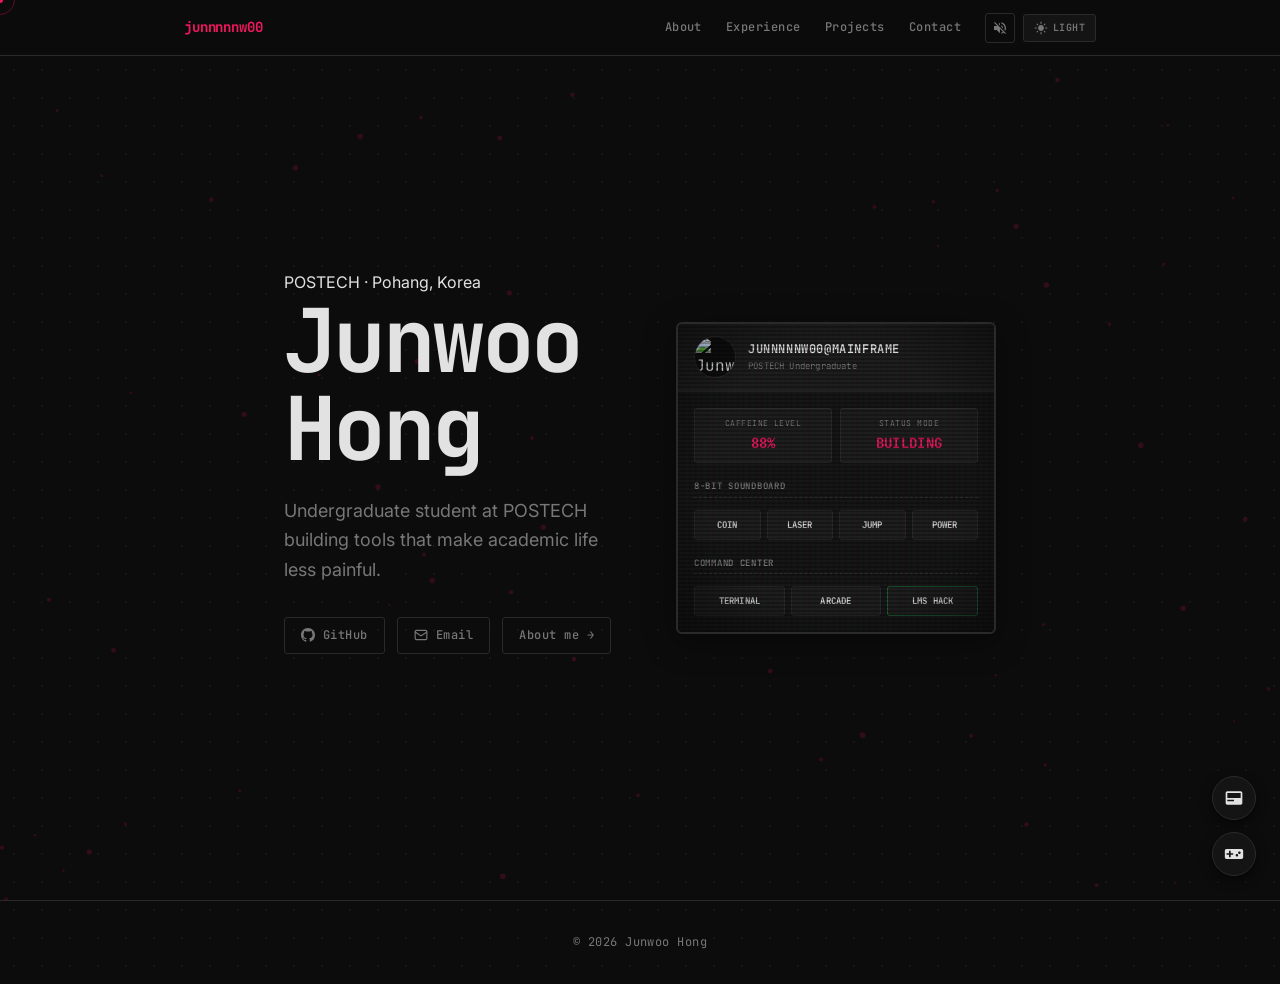
==== index.html @ a355fecb "feat: complete interactive developer dashboard, web audio synths, dual-game arcade cabinet, and term" ====
<!DOCTYPE html>
<html lang="en">
<head>
  <meta charset="UTF-8">
  <meta name="viewport" content="width=device-width, initial-scale=1.0">
  <title>Junwoo Hong</title>
  <meta name="description" content="Junwoo Hong — POSTECH Undergraduate Student">
  <meta property="og:title" content="Junwoo Hong">
  <meta property="og:description" content="POSTECH Undergraduate Student building developer tools.">
  <meta property="og:type" content="website">
  <link rel="preconnect" href="https://fonts.googleapis.com">
  <link rel="preconnect" href="https://fonts.gstatic.com" crossorigin>
  <link href="https://fonts.googleapis.com/css2?family=JetBrains+Mono:wght@400;500;600;700&family=Inter:wght@400;500&display=swap" rel="stylesheet">
  <link rel="icon" type="image/svg+xml" href="favicon.svg">
  <link rel="stylesheet" href="style.css">
  <script>
    (function() {
      var t = localStorage.getItem('theme');
      if (t === 'light') document.documentElement.setAttribute('data-theme', 'light');
    })();
  </script>
</head>
<body>

  <canvas id="bg-canvas"></canvas>

  <div class="floating-dock">
    <button class="dock-btn terminal-toggle" title="Open Terminal">
      <span class="dock-tooltip">Terminal (Ctrl + `)</span>
      <svg viewBox="0 0 24 24"><path d="M20 4H4c-1.1 0-1.99.9-1.99 2L2 18c0 1.1.9 2 2 2h16c1.1 0 2-.9 2-2V6c0-1.1-.9-2-2-2zm-8 12H4v-2h8v2zm8-4H4V6h16v6z"/></svg>
    </button>
    <button class="dock-btn arcade-toggle" title="Retro Arcade">
      <span class="dock-tooltip">Retro Arcade</span>
      <svg viewBox="0 0 24 24"><path d="M21 6H3c-1.1 0-2 .9-2 2v8c0 1.1.9 2 2 2h18c1.1 0 2-.9 2-2V8c0-1.1-.9-2-2-2zm-10 7H8v3H6v-3H3v-2h3V8h2v3h3v2zm4.5 2c-.83 0-1.5-.67-1.5-1.5s.67-1.5 1.5-1.5 1.5.67 1.5 1.5-.67 1.5-1.5 1.5zm3-3c-.83 0-1.5-.67-1.5-1.5s.67-1.5 1.5-1.5 1.5.67 1.5 1.5-.67 1.5-1.5 1.5z"/></svg>
    </button>
  </div>

  <div class="terminal-modal crt">
    <div class="terminal-window">
      <div class="terminal-header">
        <div class="terminal-title">
          <svg width="14" height="14" viewBox="0 0 24 24" fill="none" stroke="currentColor" stroke-width="2"><polyline points="4 17 10 11 4 5"/><line x1="12" y1="19" x2="20" y2="19"/></svg>
          junnnnnw00@mainframe:~
        </div>
        <div class="terminal-controls">
          <span class="terminal-dot close"></span>
          <span class="terminal-dot min"></span>
          <span class="terminal-dot max"></span>
        </div>
      </div>
      <div class="terminal-body">
        <div class="terminal-output"></div>
        <div class="terminal-input-line">
          <span class="terminal-prompt">junnnnnw00@portfolio:~$</span>
          <input type="text" class="terminal-input" autocomplete="off" spellcheck="false" title="Terminal Input">
        </div>
      </div>
    </div>
  </div>

  <div class="arcade-modal">
    <div class="arcade-cabinet">
      <div class="arcade-header">
        <div class="arcade-title">SNAKE ARCADE</div>
        <button class="arcade-btn btn-close" style="max-width:35px; padding:2px;">X</button>
      </div>
      <div class="arcade-screen-wrapper crt">
        <canvas id="arcade-canvas"></canvas>
      </div>
      <div class="arcade-info">
        <div class="arcade-score">SCORE: <span id="arcade-score-val">0</span></div>
        <div class="arcade-score">HIGH: <span id="arcade-high-val">0</span></div>
      </div>
      <div class="arcade-controls-pad">
        <div class="arcade-dpad">
          <button class="dpad-btn dpad-up" title="Move Up">▲</button>
          <button class="dpad-btn dpad-left" title="Move Left">◀</button>
          <button class="dpad-btn dpad-right" title="Move Right">▶</button>
          <button class="dpad-btn dpad-down" title="Move Down">▼</button>
        </div>
        <div class="arcade-btn-row">
          <button class="arcade-btn" id="btn-arcade-start">START</button>
          <button class="arcade-btn btn-close">CLOSE</button>
        </div>
      </div>
    </div>
  </div>

  <div class="matrix-overlay">
    <canvas id="matrix-canvas"></canvas>
    <div class="hack-text">
      <div class="hack-phase-label">[ INITIALIZING ]</div>
      <div class="hack-status-text">Accessing POSTECH Mainframe...</div>
      <div class="hack-progress">
        <div class="hack-bar"></div>
      </div>
      <div class="hack-log-box"></div>
    </div>
  </div>

  <header class="nav">
    <div class="nav-inner">
      <a class="nav-name" href="index.html">junnnnnw00</a>
      <nav class="nav-links">
        <a href="about.html">About</a>
        <a href="experience.html">Experience</a>
        <a href="projects.html">Projects</a>
        <a href="contact.html">Contact</a>
      </nav>
      <div class="nav-controls">
        <button class="control-btn sound-toggle" title="Unmute Sounds">
          <svg viewBox="0 0 24 24"><path d="M16.5 12c0-1.77-1.02-3.29-2.5-4.03v2.21l2.45 2.45c.03-.21.05-.42.05-.63zm2.5 0c0 .94-.2 1.82-.54 2.64l1.51 1.51C20.63 14.91 21 13.5 21 12c0-4.28-2.99-7.86-7-8.77v2.06c2.89.86 5 3.54 5 6.71zM4.27 3L3 4.27 7.73 9H3v6h4l5 5v-6.73l4.25 4.25c-.67.52-1.42.93-2.25 1.18v2.03c1.38-.31 2.63-.95 3.69-1.81L19.73 21 21 19.73l-9-9L4.27 3zM12 4L9.91 6.09 12 8.18V4z"/></svg>
        </button>
        <button class="theme-toggle" title="Switch to Light mode">
          <svg viewBox="0 0 24 24"><path d="M12 7c-2.76 0-5 2.24-5 5s2.24 5 5 5 5-2.24 5-5-2.24-5-5-5zM2 13h2c.55 0 1-.45 1-1s-.45-1-1-1H2c-.55 0-1 .45-1 1s.45 1 1 1zm18 0h2c.55 0 1-.45 1-1s-.45-1-1-1h-2c-.55 0-1 .45-1 1s.45 1 1 1zM11 2v2c0 .55.45 1 1 1s1-.45 1-1V2c0-.55-.45-1-1-1s-1 .45-1 1zm0 18v2c0 .55.45 1 1 1s1-.45 1-1v-2c0-.55-.45-1-1-1s-1 .45-1 1zM5.99 4.58a.996.996 0 0 0-1.41 0 .996.996 0 0 0 0 1.41l1.06 1.06c.39.39 1.03.39 1.41 0s.39-1.03 0-1.41L5.99 4.58zm12.37 12.37a.996.996 0 0 0-1.41 0 .996.996 0 0 0 0 1.41l1.06 1.06c.39.39 1.03.39 1.41 0a.996.996 0 0 0 0-1.41l-1.06-1.06zm1.06-10.96a.996.996 0 0 0 0-1.41.996.996 0 0 0-1.41 0l-1.06 1.06c-.39.39-.39 1.03 0 1.41s1.03.39 1.41 0l1.06-1.06zM7.05 18.36a.996.996 0 0 0 0-1.41.996.996 0 0 0-1.41 0l-1.06 1.06c-.39.39-.39 1.03 0 1.41s1.03.39 1.41 0l1.06-1.06z"/></svg> Light
        </button>
      </div>
    </div>
  </header>

  <section class="section-hero">
    <div class="container">
      <div class="hero-inner">
        <div class="hero-text-side">
          <p class="hero-label">POSTECH &middot; Pohang, Korea</p>
          <h1 class="hero-name">Junwoo Hong</h1>
          <p class="hero-tagline">
            Undergraduate student at POSTECH building tools that make academic life less painful.
          </p>
          <div class="hero-links">
            <a href="https://github.com/junnnnnw00" class="btn-outline" target="_blank" rel="noopener">
              <svg viewBox="0 0 24 24" fill="currentColor" aria-hidden="true">
                <path d="M12 0C5.37 0 0 5.37 0 12c0 5.31 3.435 9.795 8.205 11.385.6.105.825-.255.825-.57 0-.285-.015-1.23-.015-2.235-3.015.555-3.795-.735-4.035-1.41-.135-.345-.72-1.41-1.23-1.695-.42-.225-1.02-.78-.015-.795.945-.015 1.62.87 1.845 1.23 1.08 1.815 2.805 1.305 3.495.99.105-.78.42-1.305.765-1.605-2.67-.3-5.46-1.335-5.46-5.925 0-1.305.465-2.385 1.23-3.225-.12-.3-.54-1.53.12-3.18 0 0 1.005-.315 3.3 1.23.96-.27 1.98-.405 3-.405s2.04.135 3 .405c2.295-1.56 3.3-1.23 3.3-1.23.66 1.65.24 2.88.12 3.18.765.84 1.23 1.905 1.23 3.225 0 4.605-2.805 5.625-5.475 5.925.435.375.81 1.095.81 2.22 0 1.605-.015 2.895-.015 3.3 0 .315.225.69.825.57A12.02 12.02 0 0 0 24 12c0-6.63-5.37-12-12-12Z"/>
              </svg>
              GitHub
            </a>
            <a href="mailto:godjunwoo2006@gmail.com" class="btn-outline">
              <svg viewBox="0 0 24 24" fill="none" stroke="currentColor" stroke-width="2" stroke-linecap="round" stroke-linejoin="round" aria-hidden="true">
                <rect width="20" height="16" x="2" y="4" rx="2"/>
                <path d="m22 7-8.97 5.7a1.94 1.94 0 0 1-2.06 0L2 7"/>
              </svg>
              Email
            </a>
            <a href="about.html" class="btn-outline">About me &rarr;</a>
          </div>
        </div>
        <div class="hero-dashboard-side">
          <div class="cyber-dashboard crt">
            <div class="dashboard-header">
              <div class="avatar-holder">
                <img
                  src="https://github.com/junnnnnw00.png"
                  alt="Junwoo Hong"
                  width="42"
                  height="42"
                >
              </div>
              <div class="header-text">
                <span class="dashboard-title">junnnnnw00@mainframe</span>
                <span class="dashboard-subtitle">POSTECH Undergraduate</span>
              </div>
            </div>
            <div class="dashboard-body">
              <div class="metrics-grid">
                <div class="metric-card">
                  <div class="metric-label">Caffeine Level</div>
                  <div class="metric-value" id="caffeine-val">88%</div>
                </div>
                <div class="metric-card">
                  <div class="metric-label">Status Mode</div>
                  <div class="metric-value">BUILDING</div>
                </div>
              </div>
              
              <div class="dashboard-section-title">8-Bit Soundboard</div>
              <div class="synth-pads">
                <button class="synth-pad" data-sound="coin" title="Play Coin Sound">COIN</button>
                <button class="synth-pad" data-sound="laser" title="Play Laser Sound">LASER</button>
                <button class="synth-pad" data-sound="jump" title="Play Jump Sound">JUMP</button>
                <button class="synth-pad" data-sound="powerup" title="Play Powerup Sound">POWER</button>
              </div>
              
              <div class="dashboard-section-title">Command Center</div>
              <div class="quick-launches">
                <button class="quick-btn terminal-toggle" title="Open Terminal">Terminal</button>
                <button class="quick-btn arcade-toggle" title="Open Arcade">Arcade</button>
                <button class="quick-btn hack-trigger" id="quick-hack-btn" title="Launch LMS Hacking Simulation">LMS Hack</button>
              </div>
            </div>
          </div>
        </div>
      </div>
    </div>
  </section>

  <footer class="site-footer">
    <div class="container">
      <p class="footer-copy">&copy; 2026 Junwoo Hong</p>
    </div>
  </footer>

  <script src="main.js"></script>
</body>
</html>
---- style.css ----
/* ===== Reset ===== */
*, *::before, *::after {
  box-sizing: border-box;
  margin: 0;
  padding: 0;
}

/* ===== Design Tokens ===== */
:root {
  --font-sans:    'Inter', -apple-system, BlinkMacSystemFont, sans-serif;
  --font-display: 'JetBrains Mono', 'SFMono-Regular', Menlo, Consolas, monospace;

  --text-xs:   0.75rem;
  --text-sm:   0.875rem;
  --text-base: 1rem;
  --text-lg:   1.125rem;
  --text-xl:   1.25rem;
  --text-2xl:  1.5rem;
  --text-hero: clamp(3rem, 9vw, 5.5rem);

  --space-1:  0.25rem;
  --space-2:  0.5rem;
  --space-3:  0.75rem;
  --space-4:  1rem;
  --space-6:  1.5rem;
  --space-8:  2rem;
  --space-12: 3rem;
  --space-16: 4rem;
  --space-20: 5rem;
  --space-24: 6rem;

  --max-width:  760px;
  --nav-height: 56px;
  --radius-sm:  3px;
  --radius:     6px;
  --transition: 0.15s ease;

  /* Default Theme: Dark (Neopunk) */
  --color-bg:          #0c0c0c;
  --color-surface:     #141414;
  --color-surface-2:   #1c1c1c;
  --color-border:      #2a2a2a;
  --color-text:        #e2e2e2;
  --color-muted:       #777777;
  --color-accent:      #f0175f;
  --color-accent-hover:#ff4d80;
  --color-accent-bg:   rgba(240, 23, 95, 0.1);
  --color-accent-text: #f0175f;
  --color-green:       #22c55e;
  --glow-color:        rgba(240, 23, 95, 0.4);
}

/* Light Theme */
[data-theme="light"] {
  --color-bg:          #f8f8f8;
  --color-surface:     #ffffff;
  --color-surface-2:   #f0f0f0;
  --color-border:      #e0e0e0;
  --color-text:        #111111;
  --color-muted:       #666666;
  --color-accent:      #d4004e;
  --color-accent-hover:#b8003d;
  --color-accent-bg:   rgba(212, 0, 78, 0.08);
  --color-accent-text: #d4004e;
  --color-green:       #16a34a;
  --glow-color:        rgba(212, 0, 78, 0.25);
}

/* Light-theme nav backdrop */
[data-theme="light"] .nav {
  background: rgba(248, 248, 248, 0.92);
}

[data-theme="light"] body {
  background-image: radial-gradient(circle, rgba(0,0,0,0.06) 1px, transparent 1px);
}

/* ===== Base ===== */
html { scroll-behavior: smooth; }

body {
  font-family: var(--font-sans);
  background-color: var(--color-bg);
  background-image: radial-gradient(circle, rgba(255,255,255,0.035) 1px, transparent 1px);
  background-size: 28px 28px;
  color: var(--color-text);
  line-height: 1.6;
  -webkit-font-smoothing: antialiased;
  transition: background-color 0.4s ease, color 0.4s ease, border-color 0.4s ease, box-shadow 0.4s ease;
}

/* Custom scrollbar */
::-webkit-scrollbar { width: 5px; }
::-webkit-scrollbar-track { background: var(--color-bg); }
::-webkit-scrollbar-thumb { background: var(--color-border); border-radius: 3px; }
::-webkit-scrollbar-thumb:hover { background: var(--color-muted); }

a {
  color: var(--color-accent);
  text-decoration: none;
  transition: color var(--transition);
}

a:hover { color: var(--color-accent-hover); }

img {
  display: block;
  max-width: 100%;
}

/* ===== Layout ===== */
.container {
  max-width: var(--max-width);
  margin-inline: auto;
  padding-inline: var(--space-6);
}

/* ===== Navigation ===== */
.nav {
  position: sticky;
  top: 0;
  z-index: 100;
  height: var(--nav-height);
  background: rgba(12, 12, 12, 0.88);
  backdrop-filter: blur(12px);
  -webkit-backdrop-filter: blur(12px);
  border-bottom: 1px solid var(--color-border);
}

.nav-inner {
  max-width: calc(var(--max-width) + 200px);
  margin-inline: auto;
  padding-inline: var(--space-6);
  height: 100%;
  display: flex;
  align-items: center;
  gap: var(--space-6);
}

.nav-name {
  font-family: var(--font-display);
  font-weight: 700;
  font-size: var(--text-sm);
  color: var(--color-accent);
  letter-spacing: -0.01em;
  flex-shrink: 0;
}

.nav-name:hover { color: var(--color-accent-hover); }

.nav-links {
  display: flex;
  align-items: center;
  gap: var(--space-6);
  margin-left: auto;
}

.nav-links a {
  font-family: var(--font-display);
  font-size: var(--text-xs);
  font-weight: 500;
  color: var(--color-muted);
  letter-spacing: 0.04em;
  transition: color var(--transition);
}

.nav-links a:hover,
.nav-links a.active {
  color: var(--color-text);
}

/* ===== Hero ===== */
.section-hero {
  min-height: calc(100vh - var(--nav-height));
  display: flex;
  align-items: center;
  padding-block: var(--space-24);
}

.hero-inner {
  display: flex;
  align-items: center;
  justify-content: space-between;
  gap: var(--space-12);
}

.hero-text { flex: 1; }

.hero-prompt {
  font-family: var(--font-display);
  font-size: var(--text-sm);
  color: var(--color-muted);
  margin-bottom: var(--space-4);
  letter-spacing: 0.02em;
  display: flex;
  align-items: center;
  gap: var(--space-2);
}

.hero-prompt::before {
  content: '>';
  color: var(--color-accent);
  font-weight: 700;
}

.hero-name {
  font-family: var(--font-display);
  font-size: var(--text-hero);
  font-weight: 700;
  letter-spacing: -0.04em;
  line-height: 1;
  margin-bottom: var(--space-6);
  color: var(--color-text);
}

.blink-cursor {
  color: var(--color-accent);
  font-weight: 300;
  animation: blink 1.1s step-end infinite;
}

@keyframes blink {
  0%, 100% { opacity: 1; }
  50%       { opacity: 0; }
}

.hero-tagline {
  font-family: var(--font-sans);
  font-size: var(--text-lg);
  color: var(--color-muted);
  line-height: 1.65;
  margin-bottom: var(--space-8);
  max-width: 440px;
}

.hero-links {
  display: flex;
  gap: var(--space-3);
  flex-wrap: wrap;
  margin-bottom: var(--space-8);
}

.btn-outline {
  display: inline-flex;
  align-items: center;
  gap: var(--space-2);
  padding: var(--space-2) var(--space-4);
  border: 1px solid var(--color-border);
  border-radius: var(--radius-sm);
  font-family: var(--font-display);
  font-size: var(--text-xs);
  font-weight: 500;
  color: var(--color-muted);
  letter-spacing: 0.04em;
  transition: border-color var(--transition), color var(--transition), background var(--transition);
}

.btn-outline:hover {
  color: var(--color-accent);
  border-color: var(--color-accent);
  background: var(--color-accent-bg);
}

.btn-outline svg {
  width: 14px;
  height: 14px;
  flex-shrink: 0;
}

/* Status indicator */
.hero-status {
  display: inline-flex;
  align-items: center;
  gap: var(--space-2);
  font-family: var(--font-display);
  font-size: var(--text-xs);
  color: var(--color-muted);
  letter-spacing: 0.03em;
}

.status-dot {
  width: 6px;
  height: 6px;
  border-radius: 50%;
  background: var(--color-green);
  flex-shrink: 0;
  animation: pulse-green 2s ease infinite;
}

@keyframes pulse-green {
  0%   { box-shadow: 0 0 0 0   rgba(34, 197, 94, 0.5); }
  70%  { box-shadow: 0 0 0 7px rgba(34, 197, 94, 0);   }
  100% { box-shadow: 0 0 0 0   rgba(34, 197, 94, 0);   }
}

.hero-photo img {
  width: 140px;
  height: 140px;
  border-radius: 50%;
  object-fit: cover;
  border: 1px solid var(--color-border);
  filter: grayscale(15%);
}

/* ===== Inner Pages ===== */
.page-main {
  padding-block: var(--space-16) var(--space-24);
}

.page-title {
  font-family: var(--font-display);
  font-size: var(--text-2xl);
  font-weight: 700;
  letter-spacing: -0.02em;
  margin-bottom: var(--space-12);
  color: var(--color-text);
  display: flex;
  align-items: center;
  gap: var(--space-3);
}

.page-title::before {
  content: '>';
  color: var(--color-accent);
  font-size: var(--text-xl);
  line-height: 1;
}

/* ===== About ===== */
.about-grid {
  display: flex;
  gap: var(--space-12);
  align-items: flex-start;
}

.about-bio { flex: 1; }

.about-bio p {
  color: var(--color-muted);
  line-height: 1.75;
  font-size: var(--text-base);
  margin-bottom: var(--space-4);
}

.about-bio p:last-child { margin-bottom: 0; }

.about-details {
  flex-shrink: 0;
  width: 230px;
}

.detail-list {
  display: grid;
  grid-template-columns: auto 1fr;
  gap: var(--space-3) var(--space-4);
  font-size: var(--text-sm);
}

.detail-list dt {
  font-family: var(--font-display);
  font-size: var(--text-xs);
  font-weight: 600;
  color: var(--color-accent);
  white-space: nowrap;
  letter-spacing: 0.06em;
  padding-top: 1px;
}

.detail-list dd {
  color: var(--color-muted);
  line-height: 1.5;
}

/* ===== Experience ===== */
.exp-list {
  display: flex;
  flex-direction: column;
  gap: var(--space-4);
}

.exp-item {
  padding: var(--space-6);
  border: 1px solid var(--color-border);
  border-left: 3px solid var(--color-accent);
  border-radius: var(--radius);
  background: var(--color-surface);
}

.exp-meta {
  display: flex;
  align-items: center;
  gap: var(--space-3);
  margin-bottom: var(--space-3);
}

.exp-period {
  font-family: var(--font-display);
  font-size: var(--text-xs);
  color: var(--color-muted);
  letter-spacing: 0.02em;
}

.exp-badge {
  font-family: var(--font-display);
  font-size: 0.65rem;
  font-weight: 600;
  padding: 2px var(--space-2);
  border-radius: var(--radius-sm);
  letter-spacing: 0.06em;
  text-transform: uppercase;
}

.exp-badge.in-progress {
  background: var(--color-accent-bg);
  color: var(--color-accent);
  border: 1px solid rgba(240, 23, 95, 0.3);
}

.exp-badge.done {
  background: var(--color-surface-2);
  color: var(--color-muted);
  border: 1px solid var(--color-border);
}

.exp-title {
  font-family: var(--font-display);
  font-size: var(--text-lg);
  font-weight: 700;
  letter-spacing: -0.01em;
  margin-bottom: var(--space-2);
  line-height: 1.3;
  color: var(--color-text);
}

.exp-org {
  font-size: var(--text-sm);
  color: var(--color-muted);
  margin-bottom: var(--space-3);
}

.exp-topic {
  font-size: var(--text-sm);
  color: var(--color-text);
  font-style: italic;
  margin-bottom: var(--space-3);
  padding-left: var(--space-3);
  border-left: 2px solid var(--color-accent);
}

.exp-desc {
  font-size: var(--text-sm);
  color: var(--color-muted);
  line-height: 1.65;
}

/* ===== Projects ===== */
.project-list {
  display: grid;
  grid-template-columns: repeat(2, 1fr);
  gap: var(--space-4);
  align-items: start;
}

.project-card {
  padding: var(--space-6);
  border: 1px solid var(--color-border);
  border-top: 2px solid var(--color-accent);
  border-radius: var(--radius);
  background: var(--color-surface);
}

.project-card.fork {
  border-top-color: var(--color-border);
  opacity: 0.7;
}

.project-header {
  display: flex;
  align-items: center;
  gap: var(--space-2);
  margin-bottom: var(--space-3);
  flex-wrap: wrap;
}

.project-name {
  font-family: var(--font-display);
  font-size: var(--text-sm);
  font-weight: 700;
  letter-spacing: -0.01em;
  flex: 1;
  min-width: 0;
}

.project-name a { color: var(--color-text); }
.project-name a:hover { color: var(--color-accent); }

.project-lang {
  font-family: var(--font-display);
  font-size: var(--text-xs);
  color: var(--color-muted);
  display: inline-flex;
  align-items: center;
  gap: 5px;
  letter-spacing: 0.02em;
  white-space: nowrap;
}

.project-lang::before {
  content: '';
  display: inline-block;
  width: 8px;
  height: 8px;
  border-radius: 50%;
  background: var(--lang-color, var(--color-muted));
  flex-shrink: 0;
}

.project-badge {
  font-family: var(--font-display);
  font-size: 0.62rem;
  font-weight: 600;
  padding: 2px var(--space-2);
  border-radius: var(--radius-sm);
  letter-spacing: 0.06em;
  text-transform: uppercase;
  white-space: nowrap;
}

.project-badge.contribution {
  background: var(--color-surface-2);
  color: var(--color-muted);
  border: 1px solid var(--color-border);
}

.project-badge.in-progress {
  background: var(--color-accent-bg);
  color: var(--color-accent);
  border: 1px solid rgba(240, 23, 95, 0.3);
}

.project-badge.done {
  background: var(--color-surface-2);
  color: var(--color-muted);
  border: 1px solid var(--color-border);
}

.project-desc {
  font-size: var(--text-sm);
  color: var(--color-muted);
  line-height: 1.65;
  margin-bottom: var(--space-4);
}

.project-tags {
  display: flex;
  flex-wrap: wrap;
  gap: var(--space-2);
}

.tag {
  font-family: var(--font-display);
  font-size: 0.65rem;
  color: var(--color-muted);
  border: 1px solid var(--color-border);
  border-radius: var(--radius-sm);
  padding: 2px var(--space-2);
  letter-spacing: 0.04em;
}

.projects-more {
  margin-top: var(--space-8);
  font-family: var(--font-display);
  font-size: var(--text-xs);
  color: var(--color-muted);
  letter-spacing: 0.02em;
}

/* ===== Contact ===== */
.contact-intro {
  font-size: var(--text-base);
  color: var(--color-muted);
  margin-bottom: var(--space-8);
  line-height: 1.7;
  max-width: 480px;
}

.social-links {
  display: flex;
  flex-direction: column;
  gap: var(--space-4);
}

.social-link {
  display: inline-flex;
  align-items: center;
  gap: var(--space-3);
  color: var(--color-text);
  font-family: var(--font-display);
  font-size: var(--text-sm);
  font-weight: 500;
  letter-spacing: 0.01em;
  transition: color var(--transition);
}

.social-link:hover { color: var(--color-accent); }

.social-link svg {
  width: 18px;
  height: 18px;
  flex-shrink: 0;
  color: var(--color-muted);
  transition: color var(--transition);
}

.social-link:hover svg { color: var(--color-accent); }

/* ===== Footer ===== */
.site-footer {
  padding-block: var(--space-8);
  border-top: 1px solid var(--color-border);
}

.footer-copy {
  font-family: var(--font-display);
  font-size: var(--text-xs);
  color: var(--color-muted);
  text-align: center;
  letter-spacing: 0.04em;
}

/* ===== Mobile ===== */
@media (max-width: 640px) {
  :root {
    --space-24: 4rem;
    --space-16: 3rem;
  }

  .section-hero {
    min-height: auto;
    padding-block: var(--space-16);
  }

  .hero-inner {
    flex-direction: column-reverse;
    align-items: center;
    text-align: center;
  }

  .hero-dashboard-side { margin-bottom: var(--space-6); }

  .hero-tagline  { margin-inline: auto; }
  .hero-links    { justify-content: center; }
  .hero-status   { justify-content: center; }
  .hero-prompt   { justify-content: center; }

  .about-grid {
    flex-direction: column;
    gap: var(--space-8);
  }

  .about-details { width: 100%; }
  .nav-links     { gap: var(--space-3); }
  .nav-name      { font-size: var(--text-xs); }
  .nav-controls  { gap: var(--space-2); }

  .project-list  { grid-template-columns: 1fr; }

  .floating-dock {
    bottom: var(--space-4);
    right: var(--space-4);
  }
}

/* ===== Animations ===== */
@keyframes fadeUp {
  from { opacity: 0; transform: translateY(20px); }
  to   { opacity: 1; transform: translateY(0); }
}

@keyframes fadeIn {
  from { opacity: 0; }
  to   { opacity: 1; }
}

body { animation: fadeIn 0.3s ease both; }

.section-hero .hero-prompt  { animation: fadeUp 0.6s 0.05s cubic-bezier(0.16, 1, 0.3, 1) both; }
.section-hero .hero-name    { animation: fadeUp 0.7s 0.15s cubic-bezier(0.16, 1, 0.3, 1) both; }
.section-hero .hero-tagline { animation: fadeUp 0.7s 0.28s cubic-bezier(0.16, 1, 0.3, 1) both; }
.section-hero .hero-links   { animation: fadeUp 0.7s 0.40s cubic-bezier(0.16, 1, 0.3, 1) both; }
.section-hero .hero-status  { animation: fadeUp 0.6s 0.52s cubic-bezier(0.16, 1, 0.3, 1) both; }
.section-hero .hero-photo   { animation: fadeIn 0.9s 0.2s  ease both; }

.page-title { animation: fadeUp 0.6s 0.08s cubic-bezier(0.16, 1, 0.3, 1) both; }

/* Scroll reveal */
.reveal {
  opacity: 0;
  translate: 0 22px;
  transition: opacity 0.65s cubic-bezier(0.16, 1, 0.3, 1),
              translate 0.65s cubic-bezier(0.16, 1, 0.3, 1);
}

.reveal.in-view { opacity: 1; translate: 0 0; }

.reveal[data-delay="1"] { transition-delay: 0.10s; }
.reveal[data-delay="2"] { transition-delay: 0.20s; }
.reveal[data-delay="3"] { transition-delay: 0.30s; }
.reveal[data-delay="4"] { transition-delay: 0.40s; }
.reveal[data-delay="5"] { transition-delay: 0.50s; }
.reveal[data-delay="6"] { transition-delay: 0.60s; }

/* Enhanced card transitions */
.project-card,
.exp-item {
  transition: border-color 0.2s ease,
              box-shadow 0.4s cubic-bezier(0.16, 1, 0.3, 1),
              transform 0.4s cubic-bezier(0.16, 1, 0.3, 1);
  position: relative;
  overflow: hidden;
}

/* Radial shine on hover */
.project-card::before,
.exp-item::before {
  content: '';
  position: absolute;
  inset: 0;
  background: radial-gradient(
    circle at var(--mx, 50%) var(--my, 50%),
    rgba(240, 23, 95, 0.07) 0%,
    transparent 65%
  );
  opacity: 0;
  transition: opacity 0.35s;
  pointer-events: none;
  z-index: 0;
}

.project-card:hover::before,
.exp-item:hover::before { opacity: 1; }

.project-card > *,
.exp-item > * { position: relative; z-index: 1; }

/* Custom cursor */
.cursor-dot,
.cursor-ring {
  position: fixed;
  top: 0;
  left: 0;
  pointer-events: none;
  z-index: 9999;
  border-radius: 50%;
  transform: translate(-50%, -50%);
  will-change: left, top;
}

.cursor-dot {
  width: 6px;
  height: 6px;
  background: var(--color-accent);
  transition: opacity 0.25s, transform 0.15s;
}

.cursor-ring {
  width: 30px;
  height: 30px;
  border: 1.5px solid var(--color-accent);
  opacity: 0.35;
  transition: width 0.3s cubic-bezier(0.16, 1, 0.3, 1),
              height 0.3s cubic-bezier(0.16, 1, 0.3, 1),
              opacity 0.3s;
}

body.cursor-expanded .cursor-ring { width: 52px; height: 52px; opacity: 0.15; }
body.cursor-expanded .cursor-dot  { transform: translate(-50%, -50%) scale(1.5); }
body.cursor-hidden   .cursor-dot,
body.cursor-hidden   .cursor-ring { opacity: 0; }

@media (hover: hover) and (pointer: fine) {
  body.custom-cursor,
  body.custom-cursor * { cursor: none !important; }
}

@media (hover: none), (pointer: coarse) {
  .cursor-dot, .cursor-ring { display: none; }
}

/* ===== INTERACTIVE SYSTEM STYLES ===== */

/* Global Theme Transitions — only color/bg, not transform (to not break card tilt) */
html {
  transition: background-color 0.4s ease;
}
body, .nav, .site-footer, .btn-outline {
  transition: background-color 0.4s ease, border-color 0.4s ease, color 0.4s ease;
}

/* CRT Screen base animation */
.crt {
  position: relative;
  overflow: hidden;
  animation: crt-flicker 0.25s infinite;
}

@keyframes crt-flicker {
  0% { opacity: 0.993; }
  50% { opacity: 1.0; }
  100% { opacity: 0.993; }
}

/* ===== CYBERPUNK DASHBOARD ===== */
.cyber-dashboard {
  width: 320px;
  background: var(--color-surface);
  border: 2px solid var(--color-border);
  border-radius: var(--radius);
  box-shadow: 0 8px 32px rgba(0, 0, 0, 0.4);
  transition: border-color var(--transition), box-shadow var(--transition);
  font-family: var(--font-display);
}

.cyber-dashboard:hover {
  border-color: var(--color-accent);
  box-shadow: 0 0 20px var(--glow-color);
}

.dashboard-header {
  background: var(--color-surface-2);
  border-bottom: 2px solid var(--color-border);
  padding: var(--space-3) var(--space-4);
  display: flex;
  align-items: center;
  gap: var(--space-3);
  transition: border-color var(--transition);
}

.cyber-dashboard:hover .dashboard-header {
  border-bottom-color: var(--color-accent);
}

.avatar-holder img {
  width: 42px;
  height: 42px;
  border-radius: 50%;
  border: 1px solid var(--color-border);
  object-fit: cover;
  background: var(--color-bg);
  transition: border-color var(--transition);
}

.cyber-dashboard:hover .avatar-holder img {
  border-color: var(--color-accent);
}

.header-text {
  display: flex;
  flex-direction: column;
}

.dashboard-title {
  font-size: var(--text-xs);
  font-weight: 700;
  color: var(--color-text);
  letter-spacing: 0.05em;
  text-transform: uppercase;
}

.dashboard-subtitle {
  font-size: 9px;
  color: var(--color-muted);
  letter-spacing: 0.02em;
}

.dashboard-body {
  padding: var(--space-4);
  display: flex;
  flex-direction: column;
  gap: var(--space-3);
}

.metrics-grid {
  display: grid;
  grid-template-columns: 1fr 1fr;
  gap: var(--space-2);
}

.metric-card {
  background: var(--color-surface-2);
  border: 1px solid var(--color-border);
  border-radius: var(--radius-sm);
  padding: var(--space-2) var(--space-3);
  text-align: center;
}

.metric-label {
  font-size: 8px;
  color: var(--color-muted);
  letter-spacing: 0.06em;
  text-transform: uppercase;
  margin-bottom: 2px;
}

.metric-value {
  font-size: var(--text-sm);
  font-weight: 700;
  color: var(--color-accent);
  letter-spacing: 0.02em;
}

.dashboard-section-title {
  font-size: 9px;
  font-weight: 700;
  color: var(--color-muted);
  letter-spacing: 0.08em;
  text-transform: uppercase;
  border-bottom: 1px dashed var(--color-border);
  padding-bottom: 3px;
  margin-top: var(--space-1);
}

.synth-pads {
  display: grid;
  grid-template-columns: repeat(4, 1fr);
  gap: 6px;
}

.synth-pad {
  background: var(--color-surface-2);
  border: 1px solid var(--color-border);
  color: var(--color-text);
  font-family: var(--font-display);
  font-size: 9px;
  font-weight: 700;
  padding: var(--space-2) 0;
  cursor: pointer;
  border-radius: var(--radius-sm);
  transition: all var(--transition);
  text-align: center;
  outline: none;
}

.synth-pad:hover, .synth-pad:active {
  border-color: var(--color-accent);
  background: var(--color-accent-bg);
  color: var(--color-accent);
  box-shadow: 0 0 8px var(--glow-color);
}

.quick-launches {
  display: flex;
  gap: 6px;
}

.quick-btn {
  flex: 1;
  background: var(--color-surface-2);
  border: 1px solid var(--color-border);
  color: var(--color-text);
  font-family: var(--font-display);
  font-size: 9px;
  font-weight: 700;
  padding: 8px 0;
  cursor: pointer;
  border-radius: var(--radius-sm);
  transition: all var(--transition);
  text-align: center;
  text-transform: uppercase;
  letter-spacing: 0.02em;
  outline: none;
}

.quick-btn:hover {
  border-color: var(--color-accent);
  background: var(--color-accent);
  color: #fff;
  box-shadow: 0 0 10px var(--glow-color);
}

.quick-btn.hack-trigger {
  border-color: rgba(34, 197, 94, 0.4);
}

.quick-btn.hack-trigger:hover {
  border-color: var(--color-green);
  background: var(--color-green);
  color: #fff;
  box-shadow: 0 0 10px rgba(34, 197, 94, 0.4);
}

/* Particle Background Canvas */
#bg-canvas {
  position: fixed;
  inset: 0;
  z-index: -2;
  width: 100%;
  height: 100%;
  pointer-events: none;
  opacity: 0.65;
}

/* Nav Controls */
.nav-controls {
  display: flex;
  align-items: center;
  gap: var(--space-2);
}

.control-btn {
  background: none;
  border: 1px solid var(--color-border);
  color: var(--color-muted);
  cursor: pointer;
  padding: 6px;
  border-radius: var(--radius-sm);
  display: flex;
  align-items: center;
  justify-content: center;
  transition: all var(--transition);
}

.control-btn:hover {
  color: var(--color-accent);
  border-color: var(--color-accent);
  background: var(--color-accent-bg);
  box-shadow: 0 0 8px var(--glow-color);
}

.control-btn svg {
  width: 16px;
  height: 16px;
  fill: currentColor;
}

/* Theme Dropdown Select */
.theme-select-wrapper {
  position: relative;
}

.theme-select {
  background: var(--color-surface);
  border: 1px solid var(--color-border);
  color: var(--color-text);
  font-family: var(--font-display);
  font-size: 10px;
  font-weight: 500;
  padding: 5px 8px;
  border-radius: var(--radius-sm);
  cursor: pointer;
  outline: none;
  text-transform: uppercase;
  letter-spacing: 0.05em;
  transition: all var(--transition);
  appearance: none;
  -webkit-appearance: none;
  padding-right: 18px;
}

.theme-select:hover {
  border-color: var(--color-accent);
  box-shadow: 0 0 8px var(--glow-color);
}

.theme-select-wrapper::after {
  content: '▼';
  font-size: 7px;
  color: var(--color-muted);
  position: absolute;
  right: 6px;
  top: 50%;
  transform: translateY(-50%);
  pointer-events: none;
}

/* Floating Dock */
.floating-dock {
  position: fixed;
  bottom: var(--space-6);
  right: var(--space-6);
  display: flex;
  flex-direction: column;
  gap: var(--space-3);
  z-index: 1000;
}

.dock-btn {
  width: 44px;
  height: 44px;
  border-radius: 50%;
  background: var(--color-surface);
  border: 1px solid var(--color-border);
  color: var(--color-text);
  display: flex;
  align-items: center;
  justify-content: center;
  cursor: pointer;
  box-shadow: 0 4px 12px rgba(0, 0, 0, 0.6);
  transition: all 0.3s cubic-bezier(0.16, 1, 0.3, 1);
  position: relative;
}

.dock-btn:hover {
  transform: translateY(-4px) scale(1.05);
  border-color: var(--color-accent);
  color: var(--color-accent);
  box-shadow: 0 0 15px var(--glow-color);
}

.dock-btn svg {
  width: 20px;
  height: 20px;
  fill: currentColor;
}

.dock-tooltip {
  position: absolute;
  right: 54px;
  background: var(--color-surface-2);
  border: 1px solid var(--color-border);
  color: var(--color-text);
  font-family: var(--font-display);
  font-size: 10px;
  padding: 4px 8px;
  border-radius: var(--radius-sm);
  white-space: nowrap;
  opacity: 0;
  pointer-events: none;
  transition: opacity 0.2s ease;
  letter-spacing: 0.05em;
  box-shadow: 0 2px 6px rgba(0,0,0,0.5);
}

.dock-btn:hover .dock-tooltip {
  opacity: 1;
}

/* Terminal Modal UI */
.terminal-modal {
  position: fixed;
  inset: 0;
  background: rgba(0, 0, 0, 0.75);
  backdrop-filter: blur(4px);
  z-index: 2000;
  display: flex;
  align-items: center;
  justify-content: center;
  opacity: 0;
  pointer-events: none;
  transition: opacity 0.3s ease;
  padding: var(--space-4);
}

.terminal-modal.active {
  opacity: 1;
  pointer-events: all;
}

.terminal-window {
  width: 100%;
  max-width: 680px;
  height: 460px;
  background: #050505;
  border: 2px solid var(--color-accent);
  border-radius: 8px;
  box-shadow: 0 0 30px var(--glow-color);
  display: flex;
  flex-direction: column;
  overflow: hidden;
  position: relative;
}

/* CRT Overlay Screen Effects */
.crt::after {
  content: " ";
  display: block;
  position: absolute;
  top: 0; left: 0; bottom: 0; right: 0;
  background: linear-gradient(rgba(18, 16, 16, 0) 50%, rgba(0, 0, 0, 0.25) 50%), linear-gradient(90deg, rgba(255, 0, 0, 0.04), rgba(0, 255, 0, 0.02), rgba(0, 0, 255, 0.04));
  z-index: 10;
  background-size: 100% 4px, 6px 100%;
  pointer-events: none;
}

.crt::before {
  content: " ";
  display: block;
  position: absolute;
  top: 0; left: 0; bottom: 0; right: 0;
  background: radial-gradient(circle, transparent 60%, rgba(0, 0, 0, 0.4) 100%);
  z-index: 11;
  pointer-events: none;
}

.terminal-header {
  background: var(--color-surface);
  border-bottom: 2px solid var(--color-accent);
  padding: var(--space-2) var(--space-4);
  display: flex;
  align-items: center;
  justify-content: space-between;
  user-select: none;
}

.terminal-title {
  font-family: var(--font-display);
  font-size: var(--text-xs);
  font-weight: 700;
  color: var(--color-accent);
  letter-spacing: 0.05em;
  display: flex;
  align-items: center;
  gap: 8px;
}

.terminal-controls {
  display: flex;
  gap: 6px;
}

.terminal-dot {
  width: 12px;
  height: 12px;
  border-radius: 50%;
  cursor: pointer;
}
.terminal-dot.close { background: #ff5f56; }
.terminal-dot.min { background: #ffbd2e; }
.terminal-dot.max { background: #27c93f; }

.terminal-body {
  flex: 1;
  padding: var(--space-4);
  overflow-y: auto;
  font-family: var(--font-display);
  font-size: var(--text-sm);
  color: var(--color-text);
  display: flex;
  flex-direction: column;
  gap: var(--space-2);
  line-height: 1.5;
  scroll-behavior: smooth;
  z-index: 2;
}

.terminal-output {
  display: flex;
  flex-direction: column;
  gap: var(--space-2);
  word-break: break-word;
  white-space: pre-wrap;
}

.terminal-output .info { color: var(--color-text); }
.terminal-output .error { color: #ff5f56; }
.terminal-output .success { color: var(--color-green); }
.terminal-output .help-cmd { color: var(--color-accent); font-weight: 600; }

.terminal-input-line {
  display: flex;
  align-items: center;
  gap: var(--space-2);
  position: relative;
  margin-top: auto;
}

.terminal-prompt {
  color: var(--color-accent);
  font-weight: 700;
}

.terminal-input {
  flex: 1;
  background: transparent;
  border: none;
  outline: none;
  font-family: var(--font-display);
  font-size: var(--text-sm);
  color: var(--color-text);
  caret-color: var(--color-accent);
}

/* Arcade Cabinet Modal (Snake) */
.arcade-modal {
  position: fixed;
  inset: 0;
  background: rgba(0, 0, 0, 0.8);
  backdrop-filter: blur(6px);
  z-index: 2100;
  display: flex;
  align-items: center;
  justify-content: center;
  opacity: 0;
  pointer-events: none;
  transition: opacity 0.3s ease;
  padding: var(--space-4);
}

.arcade-modal.active {
  opacity: 1;
  pointer-events: all;
}

.arcade-cabinet {
  width: 100%;
  max-width: 400px;
  background: var(--color-surface);
  border: 3px solid var(--color-accent);
  border-radius: 12px;
  box-shadow: 0 0 35px var(--glow-color);
  overflow: hidden;
  position: relative;
  display: flex;
  flex-direction: column;
}

.arcade-header {
  background: #000;
  border-bottom: 2px solid var(--color-accent);
  padding: var(--space-3) var(--space-4);
  display: flex;
  align-items: center;
  justify-content: space-between;
}

.arcade-title {
  font-family: var(--font-display);
  font-size: var(--text-sm);
  font-weight: 700;
  color: var(--color-accent);
  letter-spacing: 0.1em;
  text-shadow: 0 0 8px var(--glow-color);
}

.arcade-screen-wrapper {
  padding: var(--space-4);
  background: #030303;
  display: flex;
  justify-content: center;
  align-items: center;
  position: relative;
}

#arcade-canvas {
  background: #000;
  border: 1px solid var(--color-border);
  box-shadow: inset 0 0 10px rgba(255, 255, 255, 0.05);
  max-width: 100%;
  height: auto;
}

.arcade-info {
  display: flex;
  justify-content: space-between;
  padding: 0 var(--space-4) var(--space-3) var(--space-4);
  font-family: var(--font-display);
  font-size: var(--text-xs);
  color: var(--color-muted);
}

.arcade-score span {
  color: var(--color-accent);
  font-weight: 700;
}

.arcade-controls-pad {
  padding: var(--space-4);
  background: var(--color-surface-2);
  border-top: 2px solid var(--color-border);
  display: flex;
  flex-direction: column;
  align-items: center;
  gap: var(--space-3);
}

.arcade-dpad {
  display: grid;
  grid-template-areas: 
    ". up ."
    "left . right"
    ". down .";
  gap: 6px;
  width: 130px;
}

.dpad-btn {
  background: var(--color-surface);
  border: 1px solid var(--color-border);
  color: var(--color-text);
  height: 38px;
  border-radius: var(--radius-sm);
  cursor: pointer;
  display: flex;
  align-items: center;
  justify-content: center;
  transition: all var(--transition);
  font-family: var(--font-display);
  font-size: var(--text-xs);
}

.dpad-btn:active, .dpad-btn:hover {
  background: var(--color-accent-bg);
  border-color: var(--color-accent);
  color: var(--color-accent);
}

.dpad-up    { grid-area: up; }
.dpad-left  { grid-area: left; }
.dpad-right { grid-area: right; }
.dpad-down  { grid-area: down; }

.arcade-btn-row {
  display: flex;
  gap: var(--space-3);
  width: 100%;
  justify-content: center;
}

.arcade-btn {
  flex: 1;
  max-width: 120px;
  background: var(--color-accent);
  color: #fff;
  border: none;
  padding: var(--space-2) var(--space-3);
  font-family: var(--font-display);
  font-size: 11px;
  font-weight: 700;
  border-radius: var(--radius-sm);
  cursor: pointer;
  box-shadow: 0 0 10px var(--glow-color);
  transition: all var(--transition);
}

.arcade-btn:hover {
  background: var(--color-accent-hover);
  box-shadow: 0 0 15px var(--glow-color);
}

.arcade-btn.btn-close {
  background: #333;
  color: #ccc;
  box-shadow: none;
}
.arcade-btn.btn-close:hover {
  background: #444;
  color: #fff;
}

/* Hacking Code Rain Overlay */
.matrix-overlay {
  position: fixed;
  inset: 0;
  z-index: 9999;
  background: #000;
  pointer-events: none;
  opacity: 0;
  transition: opacity 0.5s ease;
}

.matrix-overlay.active {
  opacity: 1;
  pointer-events: all;
}

#matrix-canvas {
  position: absolute;
  inset: 0;
  width: 100%;
  height: 100%;
}

.hack-text {
  position: absolute;
  top: 50%;
  left: 50%;
  transform: translate(-50%, -50%);
  color: var(--color-accent);
  font-family: var(--font-display);
  font-size: var(--text-base);
  font-weight: 700;
  text-shadow: 0 0 10px var(--glow-color);
  text-align: center;
  background: rgba(0, 0, 0, 0.9);
  border: 1px solid var(--color-accent);
  padding: var(--space-6);
  border-radius: var(--radius);
  pointer-events: none;
  display: flex;
  flex-direction: column;
  align-items: center;
  gap: var(--space-3);
  max-width: 90%;
  box-shadow: 0 0 30px var(--glow-color);
}

.hack-progress {
  width: 240px;
  height: 10px;
  background: #111;
  border: 1px solid var(--color-accent);
  border-radius: var(--radius-sm);
  overflow: hidden;
}

.hack-bar {
  height: 100%;
  background: var(--color-accent);
  width: 0%;
  transition: width 0.05s linear;
}

/* Projects Search & Filtering */
.project-filters {
  display: flex;
  gap: var(--space-2);
  margin-bottom: var(--space-8);
  flex-wrap: wrap;
}

.filter-btn {
  background: var(--color-surface);
  border: 1px solid var(--color-border);
  color: var(--color-muted);
  font-family: var(--font-display);
  font-size: 11px;
  padding: 6px 14px;
  border-radius: var(--radius-sm);
  cursor: pointer;
  transition: all var(--transition);
  text-transform: uppercase;
  letter-spacing: 0.05em;
}

.filter-btn:hover, .filter-btn.active {
  border-color: var(--color-accent);
  color: var(--color-text);
  background: var(--color-accent-bg);
  box-shadow: 0 0 8px var(--glow-color);
}

.project-card {
  transition: opacity 0.3s ease, transform 0.3s ease;
}

.project-card.hidden {
  display: none;
}

/* Theme Toggle Button */
.theme-toggle {
  background: var(--color-surface);
  border: 1px solid var(--color-border);
  color: var(--color-muted);
  cursor: pointer;
  padding: 6px 10px;
  border-radius: var(--radius-sm);
  display: flex;
  align-items: center;
  justify-content: center;
  gap: 5px;
  font-family: var(--font-display);
  font-size: 10px;
  font-weight: 600;
  letter-spacing: 0.04em;
  text-transform: uppercase;
  transition: all var(--transition);
  white-space: nowrap;
}

.theme-toggle:hover {
  color: var(--color-accent);
  border-color: var(--color-accent);
  background: var(--color-accent-bg);
  box-shadow: 0 0 8px var(--glow-color);
}

.theme-toggle svg {
  width: 14px;
  height: 14px;
  fill: currentColor;
  flex-shrink: 0;
}

/* Hack overlay phased text */
.hack-phase-label {
  font-size: 10px;
  color: var(--color-muted);
  letter-spacing: 0.1em;
  text-transform: uppercase;
  margin-bottom: 4px;
}

.hack-log-box {
  width: 100%;
  max-width: 480px;
  max-height: 100px;
  overflow: hidden;
  text-align: left;
  font-size: 10px;
  color: rgba(255,255,255,0.6);
  font-family: var(--font-display);
  line-height: 1.6;
  background: rgba(0,0,0,0.4);
  border: 1px solid rgba(255,255,255,0.08);
  border-radius: var(--radius-sm);
  padding: 6px 10px;
  word-break: break-all;
}

.hack-log-box .log-line {
  display: block;
  opacity: 0;
  animation: logFadeIn 0.2s ease forwards;
}

@keyframes logFadeIn {
  from { opacity: 0; transform: translateX(-4px); }
  to   { opacity: 1; transform: translateX(0); }
}
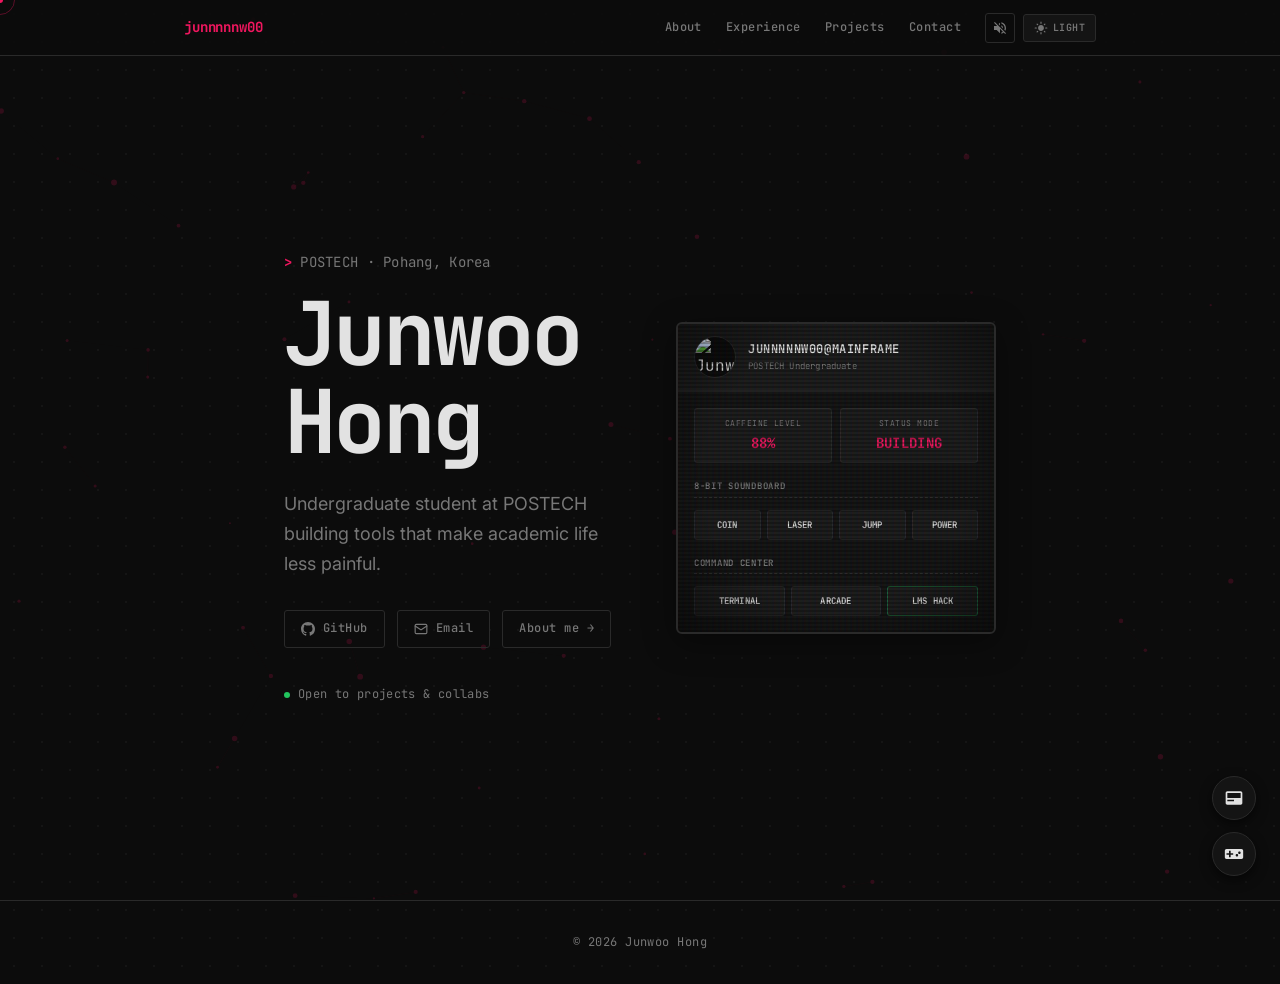
==== commit 6b8faba7: "feat: hero layout fix, education entry, visual skill bars, cursor polish - Fix hero-text-side/hero-d" ====
--- a/index.html
+++ b/index.html
@@ -122,7 +122,7 @@
     <div class="container">
       <div class="hero-inner">
         <div class="hero-text-side">
-          <p class="hero-label">POSTECH &middot; Pohang, Korea</p>
+          <p class="hero-prompt">POSTECH &middot; Pohang, Korea</p>
           <h1 class="hero-name">Junwoo Hong</h1>
           <p class="hero-tagline">
             Undergraduate student at POSTECH building tools that make academic life less painful.
@@ -143,6 +143,10 @@
             </a>
             <a href="about.html" class="btn-outline">About me &rarr;</a>
           </div>
+          <div class="hero-status">
+            <span class="status-dot"></span>
+            Open to projects &amp; collabs
+          </div>
         </div>
         <div class="hero-dashboard-side">
           <div class="cyber-dashboard crt">
--- a/style.css
+++ b/style.css
@@ -166,7 +166,8 @@
 
 .nav-links a:hover,
 .nav-links a.active {
-  color: var(--color-text);
+  color: var(--color-accent);
+  text-shadow: 0 0 8px var(--glow-color);
 }
 
 /* ===== Hero ===== */
@@ -185,6 +186,15 @@
 }
 
 .hero-text { flex: 1; }
+
+.hero-text-side {
+  flex: 1;
+  min-width: 0;
+}
+
+.hero-dashboard-side {
+  flex-shrink: 0;
+}
 
 .hero-prompt {
   font-family: var(--font-display);
@@ -328,12 +338,28 @@
 
 /* ===== About ===== */
 .about-grid {
-  display: flex;
-  gap: var(--space-12);
-  align-items: flex-start;
-}
-
-.about-bio { flex: 1; }
+  display: grid;
+  grid-template-columns: 1fr 230px;
+  grid-template-rows: auto auto;
+  gap: var(--space-8) var(--space-12);
+  align-items: start;
+}
+
+.about-bio {
+  grid-column: 1;
+  grid-row: 1;
+}
+
+.about-skills {
+  grid-column: 1;
+  grid-row: 2;
+}
+
+.about-details {
+  grid-column: 2;
+  grid-row: 1 / 3;
+  width: auto;
+}
 
 .about-bio p {
   color: var(--color-muted);
@@ -654,6 +680,7 @@
   .hero-prompt   { justify-content: center; }
 
   .about-grid {
+    display: flex;
     flex-direction: column;
     gap: var(--space-8);
   }
@@ -1151,6 +1178,12 @@
   padding: var(--space-4);
 }
 
+.terminal-modal:not(.active) {
+  opacity: 0 !important;
+  pointer-events: none !important;
+  animation: none !important;
+}
+
 .terminal-modal.active {
   opacity: 1;
   pointer-events: all;
@@ -1618,3 +1651,64 @@
   from { opacity: 0; transform: translateX(-4px); }
   to   { opacity: 1; transform: translateX(0); }
 }
+
+/* ===== Skills ===== */
+.skills-label {
+  font-family: var(--font-display);
+  font-size: var(--text-xs);
+  font-weight: 700;
+  color: var(--color-accent);
+  letter-spacing: 0.08em;
+  text-transform: uppercase;
+  margin-bottom: var(--space-4);
+}
+
+.skill-list {
+  display: flex;
+  flex-direction: column;
+  gap: var(--space-3);
+}
+
+.skill-row {
+  display: grid;
+  grid-template-columns: 90px 1fr 34px;
+  align-items: center;
+  gap: var(--space-3);
+}
+
+.skill-name {
+  font-family: var(--font-display);
+  font-size: var(--text-xs);
+  color: var(--color-text);
+  letter-spacing: 0.02em;
+  white-space: nowrap;
+}
+
+.skill-track {
+  height: 3px;
+  background: var(--color-border);
+  border-radius: 2px;
+  overflow: hidden;
+}
+
+.skill-fill {
+  height: 100%;
+  width: 0%;
+  background: var(--color-accent);
+  border-radius: 2px;
+  transition: width 0.9s cubic-bezier(0.16, 1, 0.3, 1);
+  box-shadow: 0 0 6px var(--glow-color);
+}
+
+.about-skills.in-view .skill-fill {
+  width: var(--pct, 0%);
+}
+
+.skill-pct {
+  font-family: var(--font-display);
+  font-size: 10px;
+  color: var(--color-muted);
+  text-align: right;
+  letter-spacing: 0.02em;
+}
+
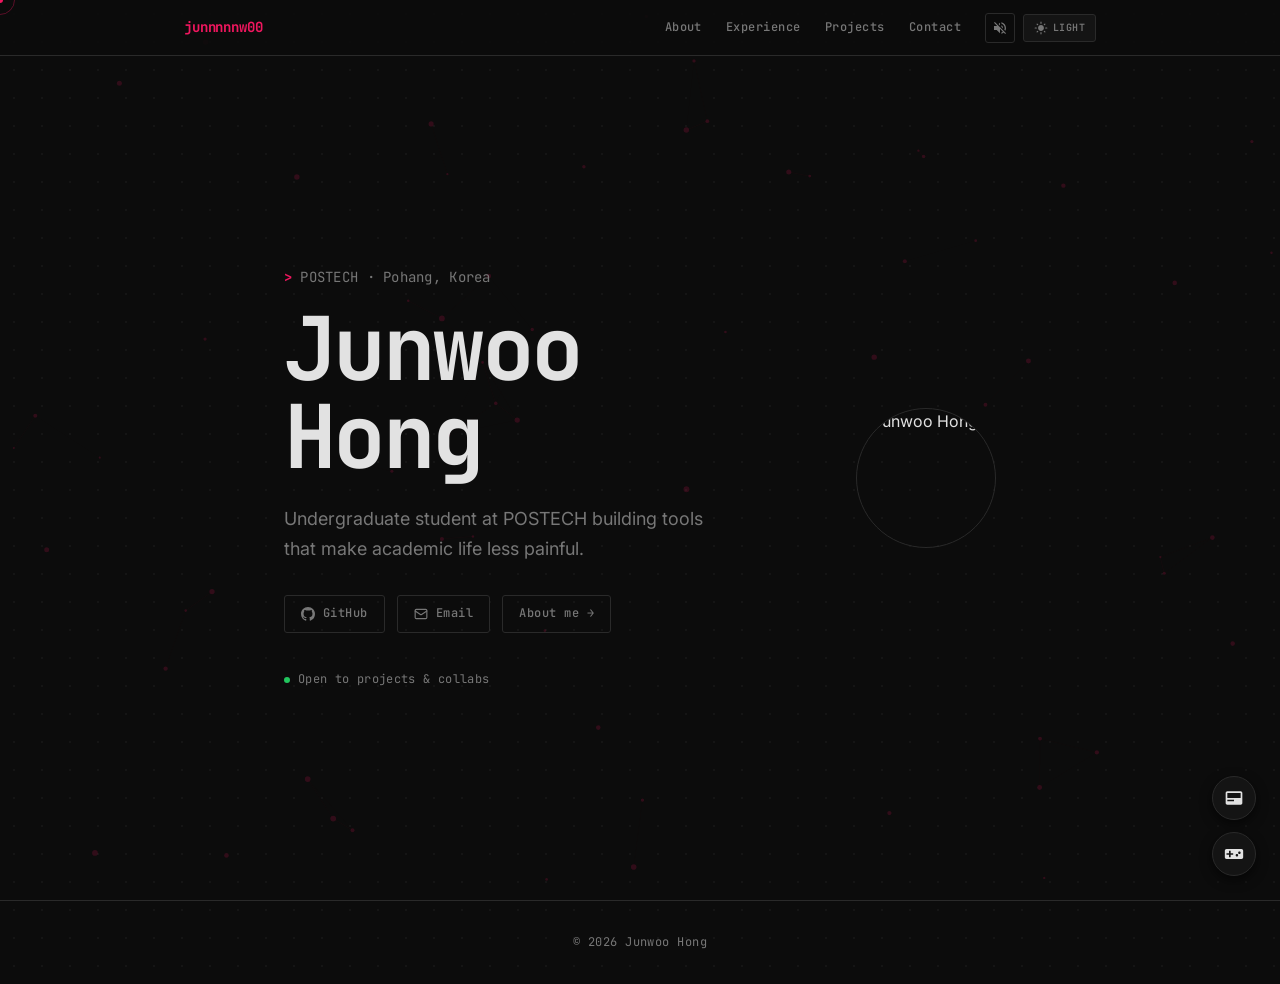
==== commit a365b42b: "refactor: simplify UI — remove cyber dashboard, CRT effects, project filters - Replace cyber dashboa" ====
--- a/index.html
+++ b/index.html
@@ -148,50 +148,13 @@
             Open to projects &amp; collabs
           </div>
         </div>
-        <div class="hero-dashboard-side">
-          <div class="cyber-dashboard crt">
-            <div class="dashboard-header">
-              <div class="avatar-holder">
-                <img
-                  src="https://github.com/junnnnnw00.png"
-                  alt="Junwoo Hong"
-                  width="42"
-                  height="42"
-                >
-              </div>
-              <div class="header-text">
-                <span class="dashboard-title">junnnnnw00@mainframe</span>
-                <span class="dashboard-subtitle">POSTECH Undergraduate</span>
-              </div>
-            </div>
-            <div class="dashboard-body">
-              <div class="metrics-grid">
-                <div class="metric-card">
-                  <div class="metric-label">Caffeine Level</div>
-                  <div class="metric-value" id="caffeine-val">88%</div>
-                </div>
-                <div class="metric-card">
-                  <div class="metric-label">Status Mode</div>
-                  <div class="metric-value">BUILDING</div>
-                </div>
-              </div>
-              
-              <div class="dashboard-section-title">8-Bit Soundboard</div>
-              <div class="synth-pads">
-                <button class="synth-pad" data-sound="coin" title="Play Coin Sound">COIN</button>
-                <button class="synth-pad" data-sound="laser" title="Play Laser Sound">LASER</button>
-                <button class="synth-pad" data-sound="jump" title="Play Jump Sound">JUMP</button>
-                <button class="synth-pad" data-sound="powerup" title="Play Powerup Sound">POWER</button>
-              </div>
-              
-              <div class="dashboard-section-title">Command Center</div>
-              <div class="quick-launches">
-                <button class="quick-btn terminal-toggle" title="Open Terminal">Terminal</button>
-                <button class="quick-btn arcade-toggle" title="Open Arcade">Arcade</button>
-                <button class="quick-btn hack-trigger" id="quick-hack-btn" title="Launch LMS Hacking Simulation">LMS Hack</button>
-              </div>
-            </div>
-          </div>
+        <div class="hero-photo">
+          <img
+            src="https://github.com/junnnnnw00.png"
+            alt="Junwoo Hong"
+            width="140"
+            height="140"
+          >
         </div>
       </div>
     </div>
--- a/style.css
+++ b/style.css
@@ -192,7 +192,7 @@
   min-width: 0;
 }
 
-.hero-dashboard-side {
+.hero-photo {
   flex-shrink: 0;
 }
 
@@ -672,7 +672,7 @@
     text-align: center;
   }
 
-  .hero-dashboard-side { margin-bottom: var(--space-6); }
+  .hero-photo { margin-bottom: var(--space-6); }
 
   .hero-tagline  { margin-inline: auto; }
   .hero-links    { justify-content: center; }
@@ -824,196 +824,10 @@
   transition: background-color 0.4s ease, border-color 0.4s ease, color 0.4s ease;
 }
 
-/* CRT Screen base animation */
+/* CRT Screen base */
 .crt {
   position: relative;
   overflow: hidden;
-  animation: crt-flicker 0.25s infinite;
-}
-
-@keyframes crt-flicker {
-  0% { opacity: 0.993; }
-  50% { opacity: 1.0; }
-  100% { opacity: 0.993; }
-}
-
-/* ===== CYBERPUNK DASHBOARD ===== */
-.cyber-dashboard {
-  width: 320px;
-  background: var(--color-surface);
-  border: 2px solid var(--color-border);
-  border-radius: var(--radius);
-  box-shadow: 0 8px 32px rgba(0, 0, 0, 0.4);
-  transition: border-color var(--transition), box-shadow var(--transition);
-  font-family: var(--font-display);
-}
-
-.cyber-dashboard:hover {
-  border-color: var(--color-accent);
-  box-shadow: 0 0 20px var(--glow-color);
-}
-
-.dashboard-header {
-  background: var(--color-surface-2);
-  border-bottom: 2px solid var(--color-border);
-  padding: var(--space-3) var(--space-4);
-  display: flex;
-  align-items: center;
-  gap: var(--space-3);
-  transition: border-color var(--transition);
-}
-
-.cyber-dashboard:hover .dashboard-header {
-  border-bottom-color: var(--color-accent);
-}
-
-.avatar-holder img {
-  width: 42px;
-  height: 42px;
-  border-radius: 50%;
-  border: 1px solid var(--color-border);
-  object-fit: cover;
-  background: var(--color-bg);
-  transition: border-color var(--transition);
-}
-
-.cyber-dashboard:hover .avatar-holder img {
-  border-color: var(--color-accent);
-}
-
-.header-text {
-  display: flex;
-  flex-direction: column;
-}
-
-.dashboard-title {
-  font-size: var(--text-xs);
-  font-weight: 700;
-  color: var(--color-text);
-  letter-spacing: 0.05em;
-  text-transform: uppercase;
-}
-
-.dashboard-subtitle {
-  font-size: 9px;
-  color: var(--color-muted);
-  letter-spacing: 0.02em;
-}
-
-.dashboard-body {
-  padding: var(--space-4);
-  display: flex;
-  flex-direction: column;
-  gap: var(--space-3);
-}
-
-.metrics-grid {
-  display: grid;
-  grid-template-columns: 1fr 1fr;
-  gap: var(--space-2);
-}
-
-.metric-card {
-  background: var(--color-surface-2);
-  border: 1px solid var(--color-border);
-  border-radius: var(--radius-sm);
-  padding: var(--space-2) var(--space-3);
-  text-align: center;
-}
-
-.metric-label {
-  font-size: 8px;
-  color: var(--color-muted);
-  letter-spacing: 0.06em;
-  text-transform: uppercase;
-  margin-bottom: 2px;
-}
-
-.metric-value {
-  font-size: var(--text-sm);
-  font-weight: 700;
-  color: var(--color-accent);
-  letter-spacing: 0.02em;
-}
-
-.dashboard-section-title {
-  font-size: 9px;
-  font-weight: 700;
-  color: var(--color-muted);
-  letter-spacing: 0.08em;
-  text-transform: uppercase;
-  border-bottom: 1px dashed var(--color-border);
-  padding-bottom: 3px;
-  margin-top: var(--space-1);
-}
-
-.synth-pads {
-  display: grid;
-  grid-template-columns: repeat(4, 1fr);
-  gap: 6px;
-}
-
-.synth-pad {
-  background: var(--color-surface-2);
-  border: 1px solid var(--color-border);
-  color: var(--color-text);
-  font-family: var(--font-display);
-  font-size: 9px;
-  font-weight: 700;
-  padding: var(--space-2) 0;
-  cursor: pointer;
-  border-radius: var(--radius-sm);
-  transition: all var(--transition);
-  text-align: center;
-  outline: none;
-}
-
-.synth-pad:hover, .synth-pad:active {
-  border-color: var(--color-accent);
-  background: var(--color-accent-bg);
-  color: var(--color-accent);
-  box-shadow: 0 0 8px var(--glow-color);
-}
-
-.quick-launches {
-  display: flex;
-  gap: 6px;
-}
-
-.quick-btn {
-  flex: 1;
-  background: var(--color-surface-2);
-  border: 1px solid var(--color-border);
-  color: var(--color-text);
-  font-family: var(--font-display);
-  font-size: 9px;
-  font-weight: 700;
-  padding: 8px 0;
-  cursor: pointer;
-  border-radius: var(--radius-sm);
-  transition: all var(--transition);
-  text-align: center;
-  text-transform: uppercase;
-  letter-spacing: 0.02em;
-  outline: none;
-}
-
-.quick-btn:hover {
-  border-color: var(--color-accent);
-  background: var(--color-accent);
-  color: #fff;
-  box-shadow: 0 0 10px var(--glow-color);
-}
-
-.quick-btn.hack-trigger {
-  border-color: rgba(34, 197, 94, 0.4);
-}
-
-.quick-btn.hack-trigger:hover {
-  border-color: var(--color-green);
-  background: var(--color-green);
-  color: #fff;
-  box-shadow: 0 0 10px rgba(34, 197, 94, 0.4);
 }
 
 /* Particle Background Canvas */
@@ -1203,27 +1017,6 @@
   position: relative;
 }
 
-/* CRT Overlay Screen Effects */
-.crt::after {
-  content: " ";
-  display: block;
-  position: absolute;
-  top: 0; left: 0; bottom: 0; right: 0;
-  background: linear-gradient(rgba(18, 16, 16, 0) 50%, rgba(0, 0, 0, 0.25) 50%), linear-gradient(90deg, rgba(255, 0, 0, 0.04), rgba(0, 255, 0, 0.02), rgba(0, 0, 255, 0.04));
-  z-index: 10;
-  background-size: 100% 4px, 6px 100%;
-  pointer-events: none;
-}
-
-.crt::before {
-  content: " ";
-  display: block;
-  position: absolute;
-  top: 0; left: 0; bottom: 0; right: 0;
-  background: radial-gradient(circle, transparent 60%, rgba(0, 0, 0, 0.4) 100%);
-  z-index: 11;
-  pointer-events: none;
-}
 
 .terminal-header {
   background: var(--color-surface);
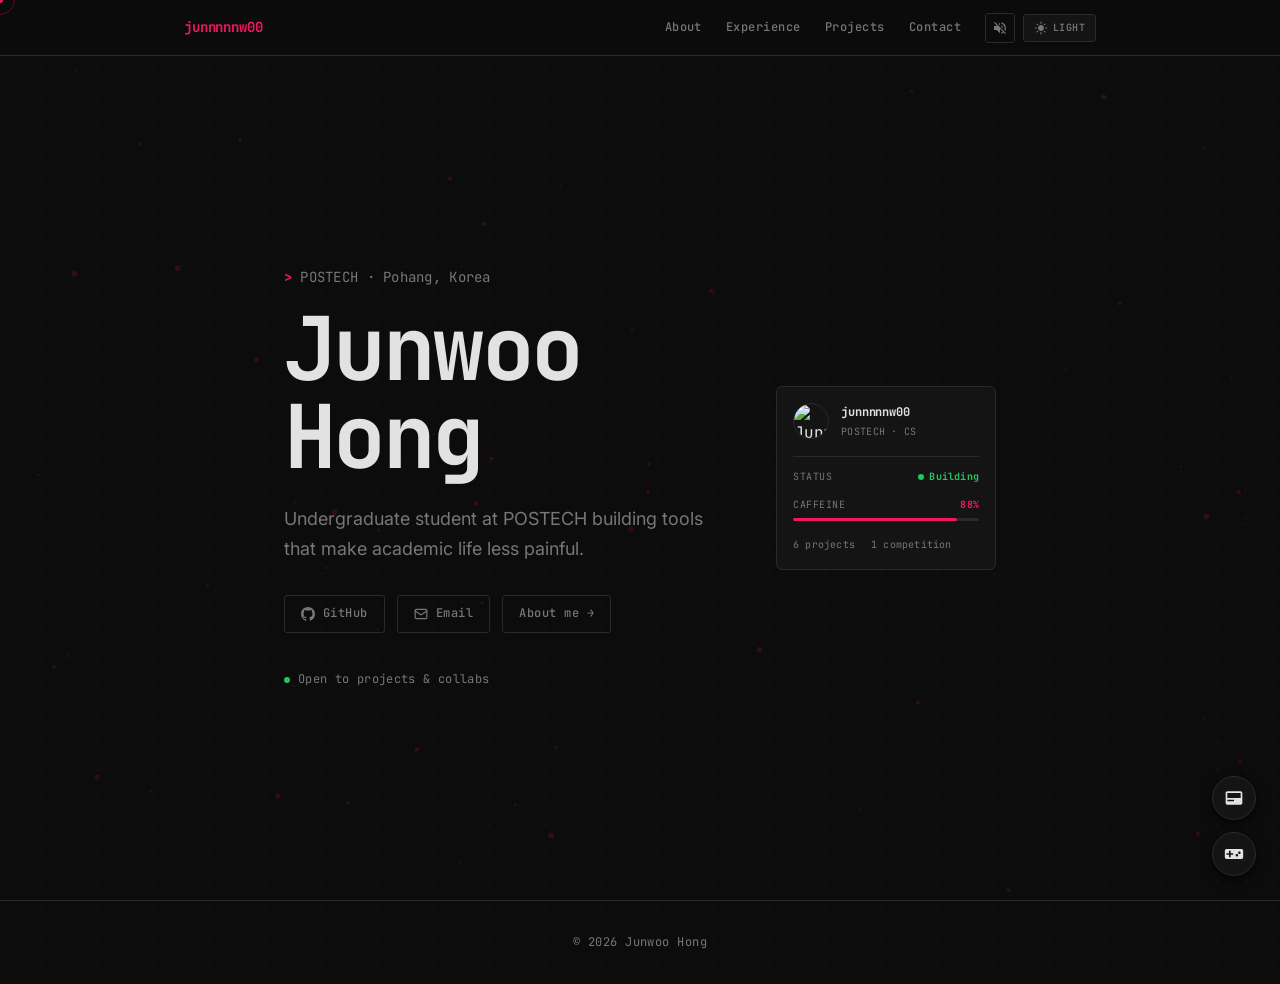
==== commit 53c4114e: "refactor: full UI simplification — dev-card widget, terminal hack, clean CSS - Replace hero photo wi" ====
--- a/index.html
+++ b/index.html
@@ -86,17 +86,6 @@
     </div>
   </div>
 
-  <div class="matrix-overlay">
-    <canvas id="matrix-canvas"></canvas>
-    <div class="hack-text">
-      <div class="hack-phase-label">[ INITIALIZING ]</div>
-      <div class="hack-status-text">Accessing POSTECH Mainframe...</div>
-      <div class="hack-progress">
-        <div class="hack-bar"></div>
-      </div>
-      <div class="hack-log-box"></div>
-    </div>
-  </div>
 
   <header class="nav">
     <div class="nav-inner">
@@ -148,13 +137,33 @@
             Open to projects &amp; collabs
           </div>
         </div>
-        <div class="hero-photo">
-          <img
-            src="https://github.com/junnnnnw00.png"
-            alt="Junwoo Hong"
-            width="140"
-            height="140"
-          >
+        <div class="dev-card">
+          <div class="dev-card-top">
+            <img src="https://github.com/junnnnnw00.png" alt="Junwoo Hong" class="dev-avatar">
+            <div class="dev-card-info">
+              <span class="dev-handle">junnnnnw00</span>
+              <span class="dev-role">POSTECH · CS</span>
+            </div>
+          </div>
+          <div class="dev-card-body">
+            <div class="dev-stat-row">
+              <span class="dev-stat-label">Status</span>
+              <span class="dev-stat-active"><span class="status-dot"></span>Building</span>
+            </div>
+            <div class="dev-meter">
+              <div class="dev-meter-label">
+                <span class="dev-stat-label">Caffeine</span>
+                <span class="dev-meter-pct" id="caffeine-val">88%</span>
+              </div>
+              <div class="dev-meter-track">
+                <div class="dev-meter-fill" style="--pct:88%"></div>
+              </div>
+            </div>
+            <div class="dev-meta">
+              <span class="dev-meta-item">6 projects</span>
+              <span class="dev-meta-item">1 competition</span>
+            </div>
+          </div>
         </div>
       </div>
     </div>
--- a/style.css
+++ b/style.css
@@ -192,8 +192,136 @@
   min-width: 0;
 }
 
-.hero-photo {
+/* ===== Dev Status Card ===== */
+.dev-card {
   flex-shrink: 0;
+  width: 220px;
+  background: var(--color-surface);
+  border: 1px solid var(--color-border);
+  border-radius: var(--radius);
+  padding: var(--space-4);
+  display: flex;
+  flex-direction: column;
+  gap: var(--space-4);
+  font-family: var(--font-display);
+  transition: border-color var(--transition);
+}
+
+.dev-card:hover {
+  border-color: var(--color-accent);
+}
+
+.dev-card-top {
+  display: flex;
+  align-items: center;
+  gap: var(--space-3);
+}
+
+.dev-avatar {
+  width: 36px;
+  height: 36px;
+  border-radius: 50%;
+  border: 1px solid var(--color-border);
+  object-fit: cover;
+  flex-shrink: 0;
+  display: block;
+}
+
+.dev-card-info {
+  display: flex;
+  flex-direction: column;
+  min-width: 0;
+}
+
+.dev-handle {
+  font-size: var(--text-xs);
+  font-weight: 700;
+  color: var(--color-text);
+  letter-spacing: -0.01em;
+}
+
+.dev-role {
+  font-size: 10px;
+  color: var(--color-muted);
+  letter-spacing: 0.03em;
+  margin-top: 1px;
+}
+
+.dev-card-body {
+  display: flex;
+  flex-direction: column;
+  gap: var(--space-3);
+  padding-top: var(--space-3);
+  border-top: 1px solid var(--color-border);
+}
+
+.dev-stat-row {
+  display: flex;
+  align-items: center;
+  justify-content: space-between;
+}
+
+.dev-stat-label {
+  font-size: 10px;
+  color: var(--color-muted);
+  letter-spacing: 0.05em;
+  text-transform: uppercase;
+}
+
+.dev-stat-active {
+  font-size: 10px;
+  font-weight: 700;
+  color: var(--color-green);
+  display: flex;
+  align-items: center;
+  gap: 5px;
+  letter-spacing: 0.02em;
+}
+
+.dev-meter {
+  display: flex;
+  flex-direction: column;
+  gap: 5px;
+}
+
+.dev-meter-label {
+  display: flex;
+  justify-content: space-between;
+  align-items: center;
+}
+
+.dev-meter-pct {
+  font-size: 10px;
+  color: var(--color-accent);
+  font-weight: 700;
+  letter-spacing: 0.02em;
+}
+
+.dev-meter-track {
+  height: 3px;
+  background: var(--color-border);
+  border-radius: 2px;
+  overflow: hidden;
+}
+
+.dev-meter-fill {
+  height: 100%;
+  width: var(--pct, 0%);
+  background: var(--color-accent);
+  border-radius: 2px;
+  transition: width 1s cubic-bezier(0.16, 1, 0.3, 1);
+}
+
+.dev-meta {
+  display: flex;
+  gap: var(--space-4);
+  padding-top: var(--space-1);
+}
+
+.dev-meta-item {
+  font-size: 10px;
+  color: var(--color-muted);
+  letter-spacing: 0.02em;
 }
 
 .hero-prompt {
@@ -303,14 +431,6 @@
   100% { box-shadow: 0 0 0 0   rgba(34, 197, 94, 0);   }
 }
 
-.hero-photo img {
-  width: 140px;
-  height: 140px;
-  border-radius: 50%;
-  object-fit: cover;
-  border: 1px solid var(--color-border);
-  filter: grayscale(15%);
-}
 
 /* ===== Inner Pages ===== */
 .page-main {
@@ -672,7 +792,7 @@
     text-align: center;
   }
 
-  .hero-photo { margin-bottom: var(--space-6); }
+  .dev-card { margin-bottom: var(--space-6); width: 100%; }
 
   .hero-tagline  { margin-inline: auto; }
   .hero-links    { justify-content: center; }
@@ -716,7 +836,7 @@
 .section-hero .hero-tagline { animation: fadeUp 0.7s 0.28s cubic-bezier(0.16, 1, 0.3, 1) both; }
 .section-hero .hero-links   { animation: fadeUp 0.7s 0.40s cubic-bezier(0.16, 1, 0.3, 1) both; }
 .section-hero .hero-status  { animation: fadeUp 0.6s 0.52s cubic-bezier(0.16, 1, 0.3, 1) both; }
-.section-hero .hero-photo   { animation: fadeIn 0.9s 0.2s  ease both; }
+.section-hero .dev-card     { animation: fadeIn 0.9s 0.2s  ease both; }
 
 .page-title { animation: fadeUp 0.6s 0.08s cubic-bezier(0.16, 1, 0.3, 1) both; }
 
@@ -1273,105 +1393,6 @@
   color: #fff;
 }
 
-/* Hacking Code Rain Overlay */
-.matrix-overlay {
-  position: fixed;
-  inset: 0;
-  z-index: 9999;
-  background: #000;
-  pointer-events: none;
-  opacity: 0;
-  transition: opacity 0.5s ease;
-}
-
-.matrix-overlay.active {
-  opacity: 1;
-  pointer-events: all;
-}
-
-#matrix-canvas {
-  position: absolute;
-  inset: 0;
-  width: 100%;
-  height: 100%;
-}
-
-.hack-text {
-  position: absolute;
-  top: 50%;
-  left: 50%;
-  transform: translate(-50%, -50%);
-  color: var(--color-accent);
-  font-family: var(--font-display);
-  font-size: var(--text-base);
-  font-weight: 700;
-  text-shadow: 0 0 10px var(--glow-color);
-  text-align: center;
-  background: rgba(0, 0, 0, 0.9);
-  border: 1px solid var(--color-accent);
-  padding: var(--space-6);
-  border-radius: var(--radius);
-  pointer-events: none;
-  display: flex;
-  flex-direction: column;
-  align-items: center;
-  gap: var(--space-3);
-  max-width: 90%;
-  box-shadow: 0 0 30px var(--glow-color);
-}
-
-.hack-progress {
-  width: 240px;
-  height: 10px;
-  background: #111;
-  border: 1px solid var(--color-accent);
-  border-radius: var(--radius-sm);
-  overflow: hidden;
-}
-
-.hack-bar {
-  height: 100%;
-  background: var(--color-accent);
-  width: 0%;
-  transition: width 0.05s linear;
-}
-
-/* Projects Search & Filtering */
-.project-filters {
-  display: flex;
-  gap: var(--space-2);
-  margin-bottom: var(--space-8);
-  flex-wrap: wrap;
-}
-
-.filter-btn {
-  background: var(--color-surface);
-  border: 1px solid var(--color-border);
-  color: var(--color-muted);
-  font-family: var(--font-display);
-  font-size: 11px;
-  padding: 6px 14px;
-  border-radius: var(--radius-sm);
-  cursor: pointer;
-  transition: all var(--transition);
-  text-transform: uppercase;
-  letter-spacing: 0.05em;
-}
-
-.filter-btn:hover, .filter-btn.active {
-  border-color: var(--color-accent);
-  color: var(--color-text);
-  background: var(--color-accent-bg);
-  box-shadow: 0 0 8px var(--glow-color);
-}
-
-.project-card {
-  transition: opacity 0.3s ease, transform 0.3s ease;
-}
-
-.project-card.hidden {
-  display: none;
-}
 
 /* Theme Toggle Button */
 .theme-toggle {
@@ -1408,42 +1429,6 @@
   flex-shrink: 0;
 }
 
-/* Hack overlay phased text */
-.hack-phase-label {
-  font-size: 10px;
-  color: var(--color-muted);
-  letter-spacing: 0.1em;
-  text-transform: uppercase;
-  margin-bottom: 4px;
-}
-
-.hack-log-box {
-  width: 100%;
-  max-width: 480px;
-  max-height: 100px;
-  overflow: hidden;
-  text-align: left;
-  font-size: 10px;
-  color: rgba(255,255,255,0.6);
-  font-family: var(--font-display);
-  line-height: 1.6;
-  background: rgba(0,0,0,0.4);
-  border: 1px solid rgba(255,255,255,0.08);
-  border-radius: var(--radius-sm);
-  padding: 6px 10px;
-  word-break: break-all;
-}
-
-.hack-log-box .log-line {
-  display: block;
-  opacity: 0;
-  animation: logFadeIn 0.2s ease forwards;
-}
-
-@keyframes logFadeIn {
-  from { opacity: 0; transform: translateX(-4px); }
-  to   { opacity: 1; transform: translateX(0); }
-}
 
 /* ===== Skills ===== */
 .skills-label {
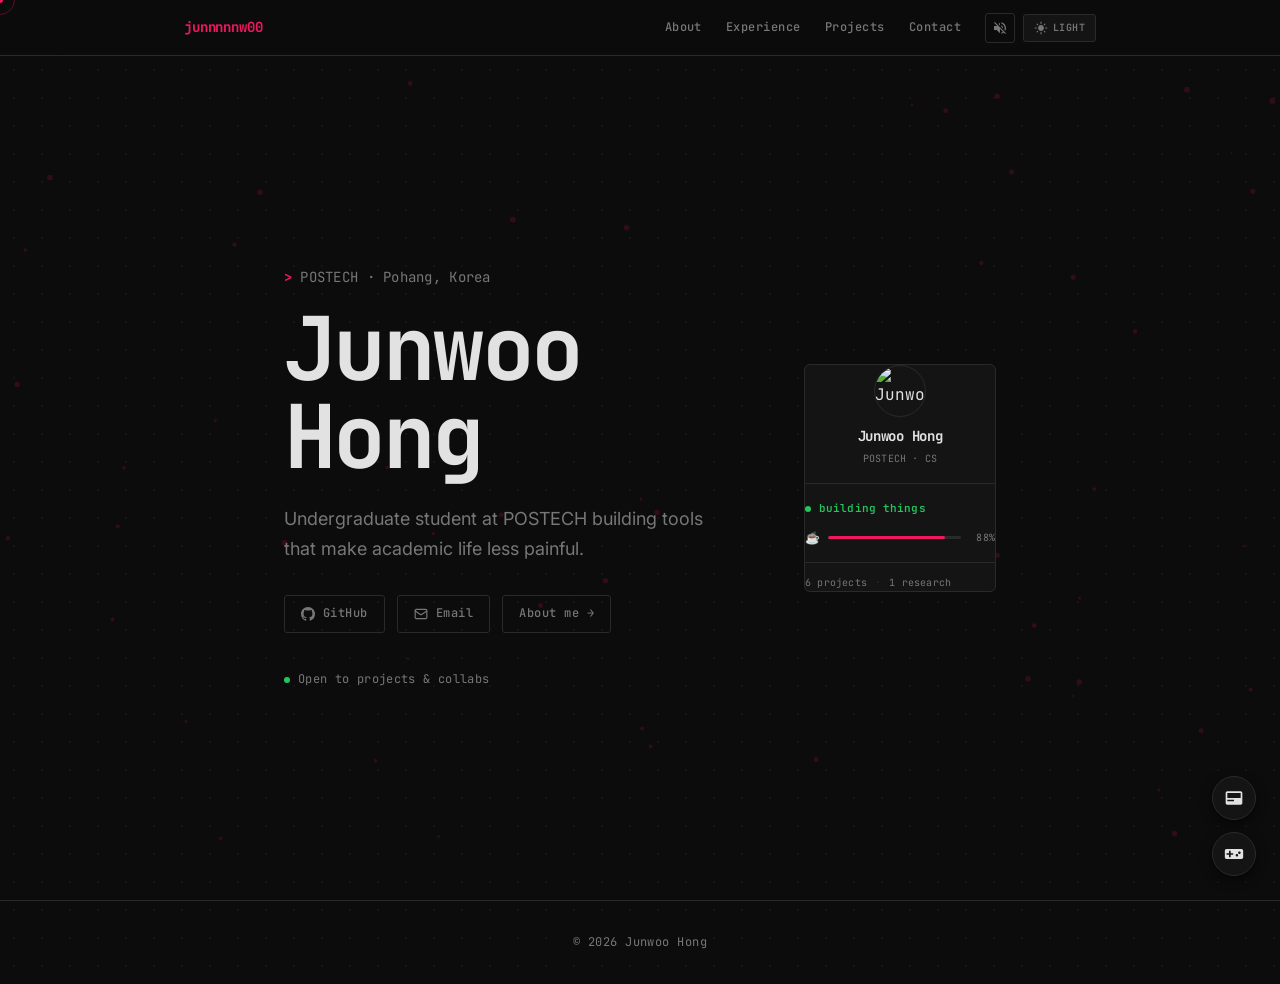
==== commit 0a7c05cd: "style: single-column projects, clean profile dev-card - Projects page: grid-template-columns 2col → " ====
--- a/index.html
+++ b/index.html
@@ -138,31 +138,28 @@
           </div>
         </div>
         <div class="dev-card">
-          <div class="dev-card-top">
+          <div class="dev-card-profile">
             <img src="https://github.com/junnnnnw00.png" alt="Junwoo Hong" class="dev-avatar">
-            <div class="dev-card-info">
-              <span class="dev-handle">junnnnnw00</span>
-              <span class="dev-role">POSTECH · CS</span>
+            <div class="dev-card-name">Junwoo Hong</div>
+            <div class="dev-card-sub">POSTECH &middot; CS</div>
+          </div>
+          <div class="dev-card-stats">
+            <div class="dev-stat-line">
+              <span class="status-dot"></span>
+              building things
+            </div>
+            <div class="dev-caffeine">
+              <span class="dev-caffeine-icon">&#x2615;</span>
+              <div class="dev-caffeine-bar">
+                <div class="dev-caffeine-fill" style="--pct:88%"></div>
+              </div>
+              <span class="dev-caffeine-pct" id="caffeine-val">88%</span>
             </div>
           </div>
-          <div class="dev-card-body">
-            <div class="dev-stat-row">
-              <span class="dev-stat-label">Status</span>
-              <span class="dev-stat-active"><span class="status-dot"></span>Building</span>
-            </div>
-            <div class="dev-meter">
-              <div class="dev-meter-label">
-                <span class="dev-stat-label">Caffeine</span>
-                <span class="dev-meter-pct" id="caffeine-val">88%</span>
-              </div>
-              <div class="dev-meter-track">
-                <div class="dev-meter-fill" style="--pct:88%"></div>
-              </div>
-            </div>
-            <div class="dev-meta">
-              <span class="dev-meta-item">6 projects</span>
-              <span class="dev-meta-item">1 competition</span>
-            </div>
+          <div class="dev-card-meta">
+            <span>6 projects</span>
+            <span class="dev-meta-sep">&middot;</span>
+            <span>1 research</span>
           </div>
         </div>
       </div>
--- a/style.css
+++ b/style.css
@@ -192,14 +192,14 @@
   min-width: 0;
 }
 
-/* ===== Dev Status Card ===== */
+/* ===== Dev Profile Card ===== */
 .dev-card {
   flex-shrink: 0;
-  width: 220px;
+  width: 192px;
   background: var(--color-surface);
   border: 1px solid var(--color-border);
   border-radius: var(--radius);
-  padding: var(--space-4);
+  padding: var(--space-5);
   display: flex;
   flex-direction: column;
   gap: var(--space-4);
@@ -211,117 +211,105 @@
   border-color: var(--color-accent);
 }
 
-.dev-card-top {
-  display: flex;
-  align-items: center;
-  gap: var(--space-3);
+.dev-card-profile {
+  display: flex;
+  flex-direction: column;
+  align-items: center;
+  text-align: center;
+  gap: var(--space-2);
+  padding-bottom: var(--space-4);
+  border-bottom: 1px solid var(--color-border);
 }
 
 .dev-avatar {
-  width: 36px;
-  height: 36px;
+  width: 52px;
+  height: 52px;
   border-radius: 50%;
   border: 1px solid var(--color-border);
   object-fit: cover;
-  flex-shrink: 0;
   display: block;
-}
-
-.dev-card-info {
-  display: flex;
-  flex-direction: column;
-  min-width: 0;
-}
-
-.dev-handle {
-  font-size: var(--text-xs);
+  margin-bottom: var(--space-1);
+}
+
+.dev-card-name {
+  font-size: var(--text-sm);
   font-weight: 700;
   color: var(--color-text);
-  letter-spacing: -0.01em;
-}
-
-.dev-role {
+  letter-spacing: -0.02em;
+  line-height: 1;
+}
+
+.dev-card-sub {
   font-size: 10px;
   color: var(--color-muted);
-  letter-spacing: 0.03em;
-  margin-top: 1px;
-}
-
-.dev-card-body {
+  letter-spacing: 0.02em;
+}
+
+.dev-card-stats {
   display: flex;
   flex-direction: column;
   gap: var(--space-3);
-  padding-top: var(--space-3);
-  border-top: 1px solid var(--color-border);
-}
-
-.dev-stat-row {
-  display: flex;
-  align-items: center;
-  justify-content: space-between;
-}
-
-.dev-stat-label {
-  font-size: 10px;
-  color: var(--color-muted);
-  letter-spacing: 0.05em;
-  text-transform: uppercase;
-}
-
-.dev-stat-active {
-  font-size: 10px;
-  font-weight: 700;
+}
+
+.dev-stat-line {
+  display: flex;
+  align-items: center;
+  gap: var(--space-2);
+  font-size: 11px;
+  font-weight: 600;
   color: var(--color-green);
-  display: flex;
-  align-items: center;
-  gap: 5px;
-  letter-spacing: 0.02em;
-}
-
-.dev-meter {
-  display: flex;
-  flex-direction: column;
-  gap: 5px;
-}
-
-.dev-meter-label {
-  display: flex;
-  justify-content: space-between;
-  align-items: center;
-}
-
-.dev-meter-pct {
-  font-size: 10px;
-  color: var(--color-accent);
-  font-weight: 700;
-  letter-spacing: 0.02em;
-}
-
-.dev-meter-track {
+  letter-spacing: 0.01em;
+}
+
+.dev-caffeine {
+  display: flex;
+  align-items: center;
+  gap: var(--space-2);
+}
+
+.dev-caffeine-icon {
+  font-size: 12px;
+  flex-shrink: 0;
+  line-height: 1;
+}
+
+.dev-caffeine-bar {
+  flex: 1;
   height: 3px;
   background: var(--color-border);
   border-radius: 2px;
   overflow: hidden;
 }
 
-.dev-meter-fill {
+.dev-caffeine-fill {
   height: 100%;
   width: var(--pct, 0%);
   background: var(--color-accent);
   border-radius: 2px;
-  transition: width 1s cubic-bezier(0.16, 1, 0.3, 1);
-}
-
-.dev-meta {
-  display: flex;
-  gap: var(--space-4);
-  padding-top: var(--space-1);
-}
-
-.dev-meta-item {
+  transition: width 1.2s cubic-bezier(0.16, 1, 0.3, 1);
+}
+
+.dev-caffeine-pct {
   font-size: 10px;
   color: var(--color-muted);
+  min-width: 26px;
+  text-align: right;
   letter-spacing: 0.02em;
+}
+
+.dev-card-meta {
+  display: flex;
+  align-items: center;
+  gap: var(--space-2);
+  font-size: 10px;
+  color: var(--color-muted);
+  letter-spacing: 0.02em;
+  padding-top: var(--space-3);
+  border-top: 1px solid var(--color-border);
+}
+
+.dev-meta-sep {
+  color: var(--color-border);
 }
 
 .hero-prompt {
@@ -602,7 +590,7 @@
 /* ===== Projects ===== */
 .project-list {
   display: grid;
-  grid-template-columns: repeat(2, 1fr);
+  grid-template-columns: 1fr;
   gap: var(--space-4);
   align-items: start;
 }
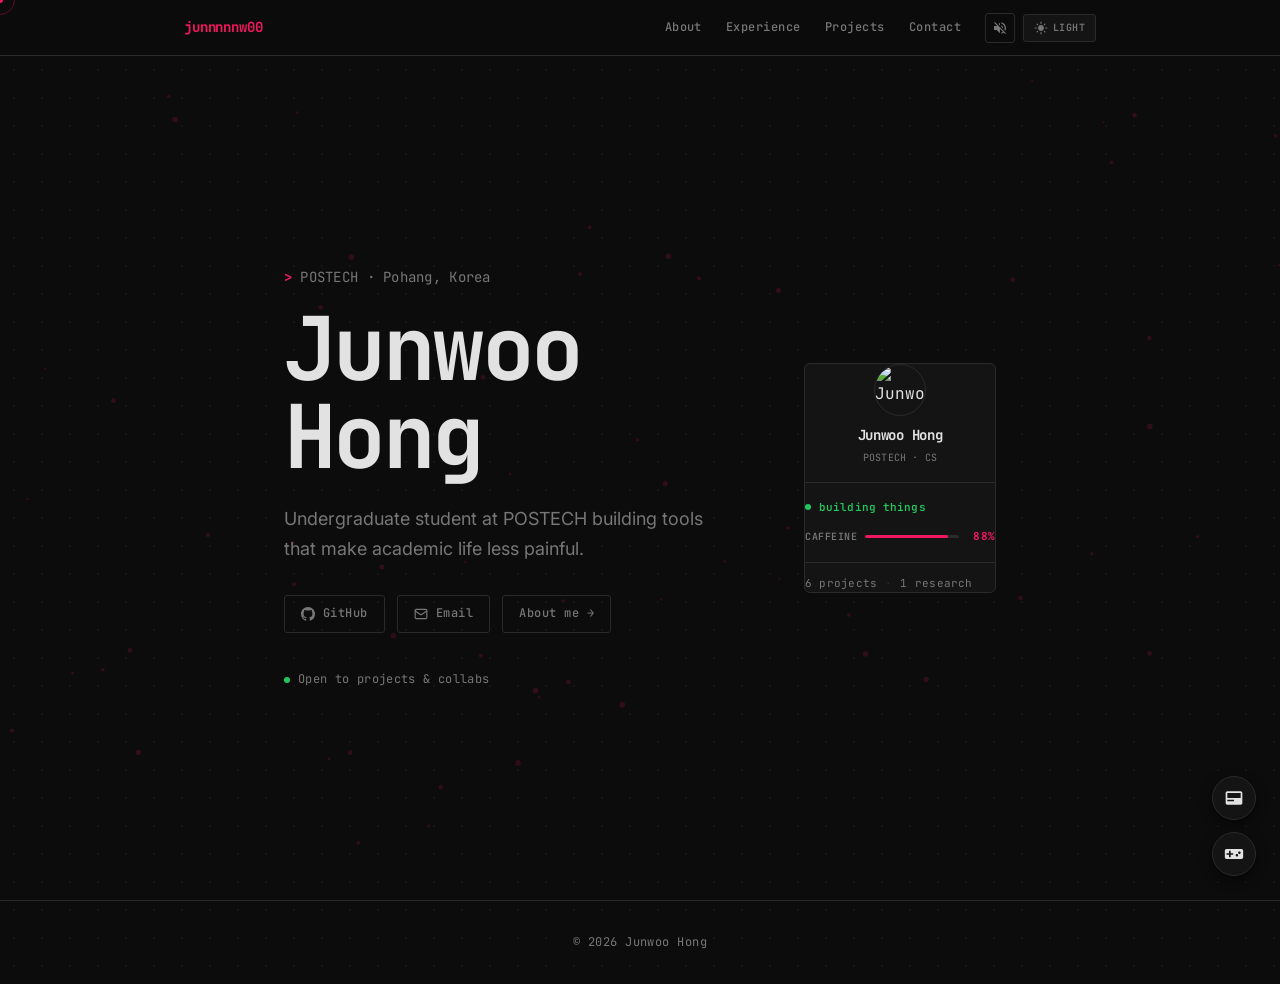
==== commit ee1d4e23: "fix: dev-card readability — text label replaces emoji, bump font sizes - caffeine: ☕ emoji (12px inv" ====
--- a/index.html
+++ b/index.html
@@ -149,7 +149,7 @@
               building things
             </div>
             <div class="dev-caffeine">
-              <span class="dev-caffeine-icon">&#x2615;</span>
+              <span class="dev-caffeine-label">caffeine</span>
               <div class="dev-caffeine-bar">
                 <div class="dev-caffeine-fill" style="--pct:88%"></div>
               </div>
--- a/style.css
+++ b/style.css
@@ -267,10 +267,14 @@
   gap: var(--space-2);
 }
 
-.dev-caffeine-icon {
-  font-size: 12px;
+.dev-caffeine-label {
+  font-size: 10px;
+  font-weight: 600;
+  color: var(--color-muted);
+  letter-spacing: 0.05em;
+  text-transform: uppercase;
   flex-shrink: 0;
-  line-height: 1;
+  white-space: nowrap;
 }
 
 .dev-caffeine-bar {
@@ -290,9 +294,10 @@
 }
 
 .dev-caffeine-pct {
-  font-size: 10px;
-  color: var(--color-muted);
-  min-width: 26px;
+  font-size: 11px;
+  font-weight: 700;
+  color: var(--color-accent);
+  min-width: 28px;
   text-align: right;
   letter-spacing: 0.02em;
 }
@@ -301,7 +306,7 @@
   display: flex;
   align-items: center;
   gap: var(--space-2);
-  font-size: 10px;
+  font-size: 11px;
   color: var(--color-muted);
   letter-spacing: 0.02em;
   padding-top: var(--space-3);
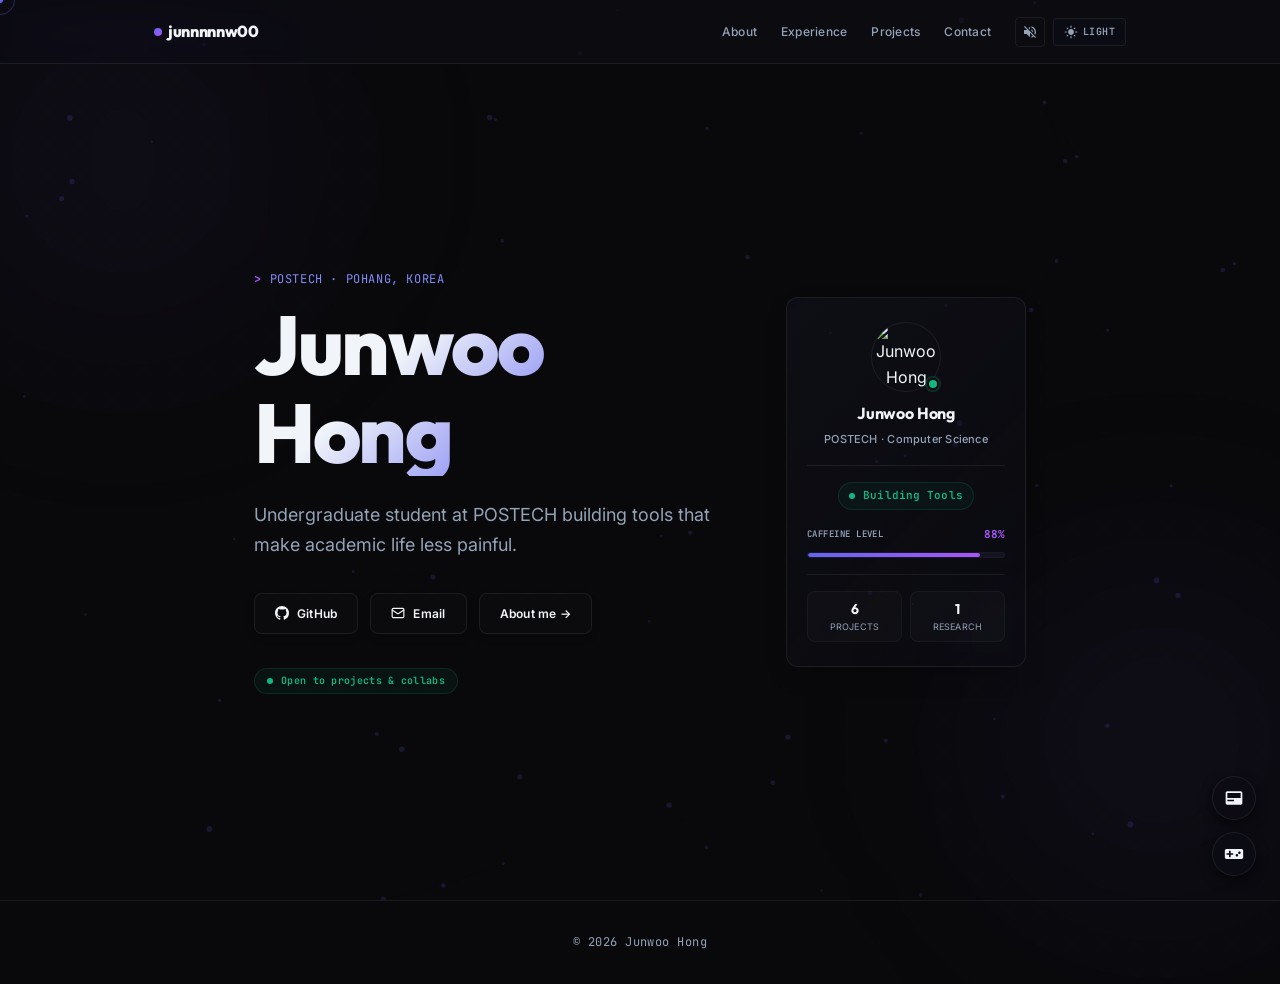
==== commit 41c4199b: "style: refine visual design to minimalist theme" ====
--- a/index.html
+++ b/index.html
@@ -139,27 +139,37 @@
         </div>
         <div class="dev-card">
           <div class="dev-card-profile">
-            <img src="https://github.com/junnnnnw00.png" alt="Junwoo Hong" class="dev-avatar">
+            <div class="dev-avatar-container">
+              <img src="https://github.com/junnnnnw00.png" alt="Junwoo Hong" class="dev-avatar">
+              <span class="avatar-status-dot" title="Active"></span>
+            </div>
             <div class="dev-card-name">Junwoo Hong</div>
-            <div class="dev-card-sub">POSTECH &middot; CS</div>
+            <div class="dev-card-sub">POSTECH &middot; Computer Science</div>
           </div>
           <div class="dev-card-stats">
             <div class="dev-stat-line">
               <span class="status-dot"></span>
-              building things
+              Building Tools
             </div>
             <div class="dev-caffeine">
-              <span class="dev-caffeine-label">caffeine</span>
+              <div class="dev-caffeine-info">
+                <span class="dev-caffeine-label">Caffeine Level</span>
+                <span class="dev-caffeine-pct" id="caffeine-val">88%</span>
+              </div>
               <div class="dev-caffeine-bar">
                 <div class="dev-caffeine-fill" style="--pct:88%"></div>
               </div>
-              <span class="dev-caffeine-pct" id="caffeine-val">88%</span>
             </div>
           </div>
           <div class="dev-card-meta">
-            <span>6 projects</span>
-            <span class="dev-meta-sep">&middot;</span>
-            <span>1 research</span>
+            <div class="dev-meta-item">
+              <span class="dev-meta-num">6</span>
+              <span class="dev-meta-label">Projects</span>
+            </div>
+            <div class="dev-meta-item">
+              <span class="dev-meta-num">1</span>
+              <span class="dev-meta-label">Research</span>
+            </div>
           </div>
         </div>
       </div>
--- a/style.css
+++ b/style.css
@@ -1,3 +1,5 @@
+@import url('https://fonts.googleapis.com/css2?family=Plus+Jakarta+Sans:wght@400;500;600;700;800&family=Outfit:wght@400;500;600;700;800&family=Inter:wght@400;500;600;700&family=JetBrains+Mono:wght@400;500;600;700&display=swap');
+
 /* ===== Reset ===== */
 *, *::before, *::after {
   box-sizing: border-box;
@@ -8,7 +10,8 @@
 /* ===== Design Tokens ===== */
 :root {
   --font-sans:    'Inter', -apple-system, BlinkMacSystemFont, sans-serif;
-  --font-display: 'JetBrains Mono', 'SFMono-Regular', Menlo, Consolas, monospace;
+  --font-heading: 'Outfit', 'Plus Jakarta Sans', -apple-system, sans-serif;
+  --font-display: 'JetBrains Mono', 'SFMono-Regular', Consolas, monospace;
 
   --text-xs:   0.75rem;
   --text-sm:   0.875rem;
@@ -16,12 +19,13 @@
   --text-lg:   1.125rem;
   --text-xl:   1.25rem;
   --text-2xl:  1.5rem;
-  --text-hero: clamp(3rem, 9vw, 5.5rem);
+  --text-hero: clamp(3rem, 9vw, 5.2rem);
 
   --space-1:  0.25rem;
   --space-2:  0.5rem;
   --space-3:  0.75rem;
   --space-4:  1rem;
+  --space-5:  1.25rem;
   --space-6:  1.5rem;
   --space-8:  2rem;
   --space-12: 3rem;
@@ -29,50 +33,59 @@
   --space-20: 5rem;
   --space-24: 6rem;
 
-  --max-width:  760px;
-  --nav-height: 56px;
-  --radius-sm:  3px;
-  --radius:     6px;
-  --transition: 0.15s ease;
-
-  /* Default Theme: Dark (Neopunk) */
-  --color-bg:          #0c0c0c;
-  --color-surface:     #141414;
-  --color-surface-2:   #1c1c1c;
-  --color-border:      #2a2a2a;
-  --color-text:        #e2e2e2;
-  --color-muted:       #777777;
-  --color-accent:      #f0175f;
-  --color-accent-hover:#ff4d80;
-  --color-accent-bg:   rgba(240, 23, 95, 0.1);
-  --color-accent-text: #f0175f;
-  --color-green:       #22c55e;
-  --glow-color:        rgba(240, 23, 95, 0.4);
+  --max-width:  820px;
+  --nav-height: 64px;
+  --radius-sm:  4px;
+  --radius:     12px;
+  --radius-lg:  16px;
+  --transition: 0.25s cubic-bezier(0.16, 1, 0.3, 1);
+
+  /* Default Theme: Dark (Cybernetic Violet/Obsidian) */
+  --color-bg:          #09090b;
+  --color-surface:     rgba(13, 13, 22, 0.55);
+  --color-surface-2:   rgba(25, 25, 40, 0.75);
+  --color-border:      rgba(255, 255, 255, 0.07);
+  --color-text:        #f1f5f9;
+  --color-muted:       #94a3b8;
+  --color-accent:      #6366f1; /* Indigo */
+  --color-accent-2:    #a855f7; /* Purple */
+  --color-accent-hover:#4f46e5;
+  --color-accent-bg:   rgba(99, 102, 241, 0.08);
+  --color-accent-text: #818cf8;
+  --color-green:       #10b981;
+  --glow-color:        rgba(99, 102, 241, 0.25);
+  --bg-gradient:       radial-gradient(circle at 50% 50%, rgba(99, 102, 241, 0.08) 0%, transparent 60%);
+  --glow-orb-1:        radial-gradient(circle, rgba(99, 102, 241, 0.08) 0%, rgba(168, 85, 247, 0.03) 50%, transparent 70%);
+  --glow-orb-2:        radial-gradient(circle, rgba(168, 85, 247, 0.08) 0%, rgba(99, 102, 241, 0.03) 50%, transparent 70%);
 }
 
 /* Light Theme */
 [data-theme="light"] {
-  --color-bg:          #f8f8f8;
-  --color-surface:     #ffffff;
-  --color-surface-2:   #f0f0f0;
-  --color-border:      #e0e0e0;
-  --color-text:        #111111;
-  --color-muted:       #666666;
-  --color-accent:      #d4004e;
-  --color-accent-hover:#b8003d;
-  --color-accent-bg:   rgba(212, 0, 78, 0.08);
-  --color-accent-text: #d4004e;
-  --color-green:       #16a34a;
-  --glow-color:        rgba(212, 0, 78, 0.25);
+  --color-bg:          #f8fafc;
+  --color-surface:     rgba(255, 255, 255, 0.75);
+  --color-surface-2:   #f1f5f9;
+  --color-border:      rgba(99, 102, 241, 0.1);
+  --color-text:        #0f172a;
+  --color-muted:       #475569;
+  --color-accent:      #4f46e5;
+  --color-accent-2:    #7c3aed;
+  --color-accent-hover:#3730a3;
+  --color-accent-bg:   rgba(79, 70, 229, 0.06);
+  --color-accent-text: #4f46e5;
+  --color-green:       #059669;
+  --glow-color:        rgba(79, 70, 229, 0.12);
+  --bg-gradient:       radial-gradient(circle at 50% 50%, rgba(79, 70, 229, 0.04) 0%, transparent 60%);
+  --glow-orb-1:        radial-gradient(circle, rgba(99, 102, 241, 0.03) 0%, rgba(168, 85, 247, 0.01) 50%, transparent 70%);
+  --glow-orb-2:        radial-gradient(circle, rgba(168, 85, 247, 0.03) 0%, rgba(99, 102, 241, 0.01) 50%, transparent 70%);
 }
 
 /* Light-theme nav backdrop */
 [data-theme="light"] .nav {
-  background: rgba(248, 248, 248, 0.92);
+  background: rgba(248, 250, 252, 0.85);
 }
 
 [data-theme="light"] body {
-  background-image: radial-gradient(circle, rgba(0,0,0,0.06) 1px, transparent 1px);
+  background-image: radial-gradient(circle, rgba(99,102,241,0.05) 1px, transparent 1px);
 }
 
 /* ===== Base ===== */
@@ -81,27 +94,91 @@
 body {
   font-family: var(--font-sans);
   background-color: var(--color-bg);
-  background-image: radial-gradient(circle, rgba(255,255,255,0.035) 1px, transparent 1px);
-  background-size: 28px 28px;
-  color: var(--color-text);
-  line-height: 1.6;
+  background-image: radial-gradient(circle, rgba(255,255,255,0.015) 1px, transparent 1px);
+  background-size: 32px 32px;
+  color: var(--color-text);
+  line-height: 1.62;
   -webkit-font-smoothing: antialiased;
   transition: background-color 0.4s ease, color 0.4s ease, border-color 0.4s ease, box-shadow 0.4s ease;
+  overflow-x: hidden;
+}
+
+body::before, body::after {
+  content: '';
+  position: fixed;
+  width: 500px;
+  height: 500px;
+  border-radius: 50%;
+  z-index: -2;
+  pointer-events: none;
+  filter: blur(100px);
+}
+
+body::before {
+  top: -10%;
+  left: -10%;
+  background: var(--glow-orb-1);
+  animation: float-glow-1 25s infinite alternate ease-in-out;
+}
+
+body::after {
+  bottom: -10%;
+  right: -10%;
+  background: var(--glow-orb-2);
+  animation: float-glow-2 25s infinite alternate ease-in-out;
+}
+
+@keyframes float-glow-1 {
+  0% { transform: translate(0, 0) scale(1); }
+  50% { transform: translate(50px, 30px) scale(1.1); }
+  100% { transform: translate(-30px, 50px) scale(0.95); }
+}
+
+@keyframes float-glow-2 {
+  0% { transform: translate(0, 0) scale(0.95); }
+  50% { transform: translate(-40px, -50px) scale(1.1); }
+  100% { transform: translate(30px, -20px) scale(1); }
+}
+
+/* Helper Classes */
+.text-gradient {
+  background: linear-gradient(135deg, var(--color-accent) 0%, var(--color-accent-2) 100%);
+  -webkit-background-clip: text;
+  -webkit-text-fill-color: transparent;
+  background-clip: text;
+  display: inline-block;
+}
+
+.glass-card {
+  background: var(--color-surface);
+  backdrop-filter: blur(16px);
+  -webkit-backdrop-filter: blur(16px);
+  border: 1px solid var(--color-border);
+  border-radius: var(--radius);
+  transition: all var(--transition);
+}
+
+.glass-card:hover {
+  border-color: rgba(99, 102, 241, 0.35);
+  box-shadow: 0 12px 30px -10px rgba(0, 0, 0, 0.3);
+  transform: translateY(-2px);
 }
 
 /* Custom scrollbar */
-::-webkit-scrollbar { width: 5px; }
+::-webkit-scrollbar { width: 6px; }
 ::-webkit-scrollbar-track { background: var(--color-bg); }
 ::-webkit-scrollbar-thumb { background: var(--color-border); border-radius: 3px; }
-::-webkit-scrollbar-thumb:hover { background: var(--color-muted); }
+::-webkit-scrollbar-thumb:hover { background: var(--color-accent); }
 
 a {
   color: var(--color-accent);
   text-decoration: none;
-  transition: color var(--transition);
-}
-
-a:hover { color: var(--color-accent-hover); }
+  transition: color var(--transition), text-shadow var(--transition);
+}
+
+a:hover {
+  color: var(--color-accent-2);
+}
 
 img {
   display: block;
@@ -121,13 +198,17 @@
   top: 0;
   z-index: 100;
   height: var(--nav-height);
-  background: rgba(12, 12, 12, 0.88);
-  backdrop-filter: blur(12px);
-  -webkit-backdrop-filter: blur(12px);
+  background: var(--color-surface);
+  backdrop-filter: blur(20px);
+  -webkit-backdrop-filter: blur(20px);
   border-bottom: 1px solid var(--color-border);
+  display: flex;
+  align-items: center;
+  transition: background-color 0.4s ease, border-color 0.4s ease;
 }
 
 .nav-inner {
+  width: 100%;
   max-width: calc(var(--max-width) + 200px);
   margin-inline: auto;
   padding-inline: var(--space-6);
@@ -138,15 +219,29 @@
 }
 
 .nav-name {
-  font-family: var(--font-display);
-  font-weight: 700;
-  font-size: var(--text-sm);
+  font-family: var(--font-heading);
+  font-weight: 800;
+  font-size: var(--text-base);
+  color: var(--color-text);
+  letter-spacing: -0.02em;
+  flex-shrink: 0;
+  display: flex;
+  align-items: center;
+  gap: 6px;
+}
+
+.nav-name::before {
+  content: '';
+  display: inline-block;
+  width: 8px;
+  height: 8px;
+  border-radius: 50%;
+  background: linear-gradient(135deg, var(--color-accent), var(--color-accent-2));
+}
+
+.nav-name:hover {
   color: var(--color-accent);
-  letter-spacing: -0.01em;
-  flex-shrink: 0;
-}
-
-.nav-name:hover { color: var(--color-accent-hover); }
+}
 
 .nav-links {
   display: flex;
@@ -156,18 +251,17 @@
 }
 
 .nav-links a {
-  font-family: var(--font-display);
+  font-family: var(--font-sans);
   font-size: var(--text-xs);
   font-weight: 500;
   color: var(--color-muted);
-  letter-spacing: 0.04em;
+  letter-spacing: 0.02em;
   transition: color var(--transition);
 }
 
 .nav-links a:hover,
 .nav-links a.active {
-  color: var(--color-accent);
-  text-shadow: 0 0 8px var(--glow-color);
+  color: var(--color-text);
 }
 
 /* ===== Hero ===== */
@@ -195,20 +289,26 @@
 /* ===== Dev Profile Card ===== */
 .dev-card {
   flex-shrink: 0;
-  width: 192px;
-  background: var(--color-surface);
+  width: 240px;
+  background: linear-gradient(135deg, rgba(20, 20, 35, 0.45), rgba(12, 12, 22, 0.25));
+  backdrop-filter: blur(20px);
+  -webkit-backdrop-filter: blur(20px);
   border: 1px solid var(--color-border);
   border-radius: var(--radius);
-  padding: var(--space-5);
+  padding: var(--space-6) var(--space-5);
   display: flex;
   flex-direction: column;
   gap: var(--space-4);
-  font-family: var(--font-display);
-  transition: border-color var(--transition);
+  font-family: var(--font-sans);
+  position: relative;
+  transition: border-color var(--transition), box-shadow var(--transition), transform var(--transition);
+  box-shadow: 0 10px 30px -10px rgba(0, 0, 0, 0.3);
 }
 
 .dev-card:hover {
-  border-color: var(--color-accent);
+  border-color: rgba(99, 102, 241, 0.45);
+  box-shadow: 0 15px 40px -10px rgba(0, 0, 0, 0.4);
+  transform: translateY(-4px);
 }
 
 .dev-card-profile {
@@ -221,26 +321,54 @@
   border-bottom: 1px solid var(--color-border);
 }
 
+.dev-avatar-container {
+  position: relative;
+  width: 70px;
+  height: 70px;
+  margin-bottom: var(--space-1);
+}
+
 .dev-avatar {
-  width: 52px;
-  height: 52px;
+  width: 70px;
+  height: 70px;
   border-radius: 50%;
   border: 1px solid var(--color-border);
   object-fit: cover;
   display: block;
-  margin-bottom: var(--space-1);
+}
+
+.avatar-status-dot {
+  position: absolute;
+  bottom: 2px;
+  right: 2px;
+  width: 12px;
+  height: 12px;
+  border-radius: 50%;
+  background-color: var(--color-green);
+  border: 2px solid var(--color-bg);
+  box-shadow: 0 0 0 2px rgba(16, 185, 129, 0.2);
+  animation: status-pulse 2s infinite ease-in-out;
+  z-index: 5;
+}
+
+@keyframes status-pulse {
+  0%, 100% { transform: scale(1); opacity: 1; }
+  50% { transform: scale(0.9); opacity: 0.8; }
 }
 
 .dev-card-name {
-  font-size: var(--text-sm);
+  font-family: var(--font-heading);
+  font-size: var(--text-base);
   font-weight: 700;
   color: var(--color-text);
-  letter-spacing: -0.02em;
-  line-height: 1;
+  letter-spacing: -0.01em;
+  line-height: 1.2;
 }
 
 .dev-card-sub {
-  font-size: 10px;
+  font-family: var(--font-sans);
+  font-size: 11px;
+  font-weight: 500;
   color: var(--color-muted);
   letter-spacing: 0.02em;
 }
@@ -248,104 +376,143 @@
 .dev-card-stats {
   display: flex;
   flex-direction: column;
-  gap: var(--space-3);
+  gap: var(--space-4);
 }
 
 .dev-stat-line {
   display: flex;
   align-items: center;
+  justify-content: center;
   gap: var(--space-2);
   font-size: 11px;
+  font-family: var(--font-display);
   font-weight: 600;
   color: var(--color-green);
+  background: rgba(16, 185, 129, 0.06);
+  padding: 4px 10px;
+  border-radius: 20px;
+  border: 1px solid rgba(16, 185, 129, 0.15);
+  align-self: center;
   letter-spacing: 0.01em;
 }
 
 .dev-caffeine {
   display: flex;
-  align-items: center;
+  flex-direction: column;
   gap: var(--space-2);
 }
 
+.dev-caffeine-info {
+  display: flex;
+  justify-content: space-between;
+  align-items: center;
+}
+
 .dev-caffeine-label {
-  font-size: 10px;
+  font-size: 9px;
+  font-family: var(--font-display);
   font-weight: 600;
   color: var(--color-muted);
   letter-spacing: 0.05em;
   text-transform: uppercase;
-  flex-shrink: 0;
-  white-space: nowrap;
+}
+
+.dev-caffeine-pct {
+  font-size: 11px;
+  font-family: var(--font-display);
+  font-weight: 700;
+  color: var(--color-accent-2);
 }
 
 .dev-caffeine-bar {
-  flex: 1;
-  height: 3px;
-  background: var(--color-border);
-  border-radius: 2px;
+  width: 100%;
+  height: 6px;
+  background: var(--color-surface-2);
+  border-radius: 10px;
   overflow: hidden;
+  border: 1px solid rgba(255,255,255,0.02);
 }
 
 .dev-caffeine-fill {
   height: 100%;
   width: var(--pct, 0%);
-  background: var(--color-accent);
-  border-radius: 2px;
-  transition: width 1.2s cubic-bezier(0.16, 1, 0.3, 1);
-}
-
-.dev-caffeine-pct {
-  font-size: 11px;
+  background: linear-gradient(90deg, var(--color-accent), var(--color-accent-2));
+  border-radius: 10px;
+  transition: width 1.5s cubic-bezier(0.16, 1, 0.3, 1);
+}
+
+.dev-card-meta {
+  display: grid;
+  grid-template-columns: repeat(2, 1fr);
+  gap: var(--space-2);
+  padding-top: var(--space-4);
+  border-top: 1px solid var(--color-border);
+}
+
+.dev-meta-item {
+  display: flex;
+  flex-direction: column;
+  align-items: center;
+  justify-content: center;
+  text-align: center;
+  background: rgba(255, 255, 255, 0.02);
+  border: 1px solid rgba(255, 255, 255, 0.04);
+  padding: 6px;
+  border-radius: 8px;
+  transition: background var(--transition);
+}
+
+.dev-card:hover .dev-meta-item {
+  background: rgba(255, 255, 255, 0.04);
+}
+
+.dev-meta-num {
+  font-family: var(--font-heading);
+  font-size: var(--text-sm);
   font-weight: 700;
-  color: var(--color-accent);
-  min-width: 28px;
-  text-align: right;
+  color: var(--color-text);
+}
+
+.dev-meta-label {
+  font-size: 9px;
+  color: var(--color-muted);
+  text-transform: uppercase;
   letter-spacing: 0.02em;
 }
 
-.dev-card-meta {
+.hero-prompt {
+  font-family: var(--font-display);
+  font-size: var(--text-xs);
+  color: var(--color-accent-text);
+  margin-bottom: var(--space-3);
+  letter-spacing: 0.05em;
   display: flex;
   align-items: center;
   gap: var(--space-2);
-  font-size: 11px;
-  color: var(--color-muted);
-  letter-spacing: 0.02em;
-  padding-top: var(--space-3);
-  border-top: 1px solid var(--color-border);
-}
-
-.dev-meta-sep {
-  color: var(--color-border);
-}
-
-.hero-prompt {
-  font-family: var(--font-display);
-  font-size: var(--text-sm);
-  color: var(--color-muted);
-  margin-bottom: var(--space-4);
-  letter-spacing: 0.02em;
-  display: flex;
-  align-items: center;
-  gap: var(--space-2);
+  text-transform: uppercase;
 }
 
 .hero-prompt::before {
   content: '>';
-  color: var(--color-accent);
+  color: var(--color-accent-2);
   font-weight: 700;
 }
 
 .hero-name {
-  font-family: var(--font-display);
+  font-family: var(--font-heading);
   font-size: var(--text-hero);
-  font-weight: 700;
-  letter-spacing: -0.04em;
-  line-height: 1;
+  font-weight: 800;
+  letter-spacing: -0.03em;
+  line-height: 1.05;
   margin-bottom: var(--space-6);
-  color: var(--color-text);
+  background: linear-gradient(135deg, var(--color-text) 30%, var(--color-accent) 75%, var(--color-accent-2) 100%);
+  -webkit-background-clip: text;
+  -webkit-text-fill-color: transparent;
+  background-clip: text;
 }
 
 .blink-cursor {
-  color: var(--color-accent);
+  color: var(--color-accent-2);
   font-weight: 300;
   animation: blink 1.1s step-end infinite;
 }
@@ -359,9 +526,9 @@
   font-family: var(--font-sans);
   font-size: var(--text-lg);
   color: var(--color-muted);
-  line-height: 1.65;
+  line-height: 1.68;
   margin-bottom: var(--space-8);
-  max-width: 440px;
+  max-width: 480px;
 }
 
 .hero-links {
@@ -375,21 +542,25 @@
   display: inline-flex;
   align-items: center;
   gap: var(--space-2);
-  padding: var(--space-2) var(--space-4);
+  padding: 10px 20px;
   border: 1px solid var(--color-border);
-  border-radius: var(--radius-sm);
-  font-family: var(--font-display);
+  border-radius: 8px;
+  font-family: var(--font-sans);
   font-size: var(--text-xs);
-  font-weight: 500;
-  color: var(--color-muted);
-  letter-spacing: 0.04em;
-  transition: border-color var(--transition), color var(--transition), background var(--transition);
+  font-weight: 600;
+  color: var(--color-text);
+  letter-spacing: 0.02em;
+  background: rgba(255, 255, 255, 0.01);
+  box-shadow: 0 4px 10px rgba(0,0,0,0.1);
+  transition: all var(--transition);
 }
 
 .btn-outline:hover {
-  color: var(--color-accent);
-  border-color: var(--color-accent);
-  background: var(--color-accent-bg);
+  color: #fff;
+  border-color: rgba(99, 102, 241, 0.5);
+  background: rgba(99, 102, 241, 0.1);
+  box-shadow: 0 8px 20px rgba(0, 0, 0, 0.15);
+  transform: translateY(-2px);
 }
 
 .btn-outline svg {
@@ -404,8 +575,13 @@
   align-items: center;
   gap: var(--space-2);
   font-family: var(--font-display);
-  font-size: var(--text-xs);
-  color: var(--color-muted);
+  font-size: 10px;
+  font-weight: 600;
+  color: var(--color-green);
+  background: rgba(16, 185, 129, 0.06);
+  padding: 4px 12px;
+  border-radius: 20px;
+  border: 1px solid rgba(16, 185, 129, 0.15);
   letter-spacing: 0.03em;
 }
 
@@ -435,16 +611,16 @@
   font-size: var(--text-2xl);
   font-weight: 700;
   letter-spacing: -0.02em;
-  margin-bottom: var(--space-12);
-  color: var(--color-text);
-  display: flex;
-  align-items: center;
-  gap: var(--space-3);
+  margin-bottom: var(--space-8);
+  color: var(--color-text);
+  display: flex;
+  align-items: center;
+  gap: var(--space-2);
 }
 
 .page-title::before {
   content: '>';
-  color: var(--color-accent);
+  color: var(--color-accent-2);
   font-size: var(--text-xl);
   line-height: 1;
 }
@@ -452,9 +628,9 @@
 /* ===== About ===== */
 .about-grid {
   display: grid;
-  grid-template-columns: 1fr 230px;
+  grid-template-columns: 1fr 240px;
   grid-template-rows: auto auto;
-  gap: var(--space-8) var(--space-12);
+  gap: var(--space-8) var(--space-10);
   align-items: start;
 }
 
@@ -466,63 +642,96 @@
 .about-skills {
   grid-column: 1;
   grid-row: 2;
+  padding: var(--space-5);
 }
 
 .about-details {
   grid-column: 2;
   grid-row: 1 / 3;
   width: auto;
+  padding: var(--space-5);
 }
 
 .about-bio p {
   color: var(--color-muted);
-  line-height: 1.75;
+  line-height: 1.72;
   font-size: var(--text-base);
   margin-bottom: var(--space-4);
 }
 
 .about-bio p:last-child { margin-bottom: 0; }
 
-.about-details {
-  flex-shrink: 0;
-  width: 230px;
-}
-
 .detail-list {
   display: grid;
-  grid-template-columns: auto 1fr;
-  gap: var(--space-3) var(--space-4);
+  grid-template-columns: 1fr;
+  gap: var(--space-4);
   font-size: var(--text-sm);
 }
 
 .detail-list dt {
-  font-family: var(--font-display);
-  font-size: var(--text-xs);
-  font-weight: 600;
-  color: var(--color-accent);
+  font-family: var(--font-heading);
+  font-size: 10px;
+  font-weight: 700;
+  color: var(--color-accent-text);
   white-space: nowrap;
-  letter-spacing: 0.06em;
-  padding-top: 1px;
+  letter-spacing: 0.08em;
+  text-transform: uppercase;
 }
 
 .detail-list dd {
-  color: var(--color-muted);
+  color: var(--color-text);
   line-height: 1.5;
+  margin-top: calc(-1 * var(--space-1));
+  font-size: 13px;
 }
 
 /* ===== Experience ===== */
 .exp-list {
   display: flex;
   flex-direction: column;
-  gap: var(--space-4);
+  gap: var(--space-6);
+  position: relative;
+  padding-left: var(--space-8);
+  border-left: 1px solid var(--color-border);
+  margin-left: 12px;
 }
 
 .exp-item {
   padding: var(--space-6);
   border: 1px solid var(--color-border);
-  border-left: 3px solid var(--color-accent);
   border-radius: var(--radius);
   background: var(--color-surface);
+  backdrop-filter: blur(16px);
+  -webkit-backdrop-filter: blur(16px);
+  transition: all var(--transition);
+  position: relative;
+}
+
+.exp-item::before {
+  content: '';
+  position: absolute;
+  left: calc(-1 * var(--space-8) - 6.5px);
+  top: 32px;
+  width: 12px;
+  height: 12px;
+  border-radius: 50%;
+  background: var(--color-bg);
+  border: 2px solid var(--color-accent);
+  box-shadow: 0 0 8px rgba(99, 102, 241, 0.3);
+  transition: all var(--transition);
+  z-index: 2;
+}
+
+.exp-item:hover {
+  border-color: rgba(99, 102, 241, 0.35);
+  box-shadow: 0 10px 30px -10px rgba(0, 0, 0, 0.3);
+  transform: translateY(-2px);
+}
+
+.exp-item:hover::before {
+  border-color: var(--color-accent-2);
+  background: var(--color-accent-2);
+  box-shadow: 0 0 6px var(--color-accent-2);
 }
 
 .exp-meta {
@@ -540,34 +749,35 @@
 }
 
 .exp-badge {
-  font-family: var(--font-display);
-  font-size: 0.65rem;
+  font-family: var(--font-sans);
+  font-size: 9px;
   font-weight: 600;
-  padding: 2px var(--space-2);
+  padding: 3px var(--space-2);
   border-radius: var(--radius-sm);
-  letter-spacing: 0.06em;
+  letter-spacing: 0.05em;
   text-transform: uppercase;
+  border: 1px solid transparent;
 }
 
 .exp-badge.in-progress {
-  background: var(--color-accent-bg);
-  color: var(--color-accent);
-  border: 1px solid rgba(240, 23, 95, 0.3);
+  background: rgba(16, 185, 129, 0.06);
+  color: var(--color-green);
+  border-color: rgba(16, 185, 129, 0.2);
 }
 
 .exp-badge.done {
   background: var(--color-surface-2);
   color: var(--color-muted);
-  border: 1px solid var(--color-border);
+  border-color: var(--color-border);
 }
 
 .exp-title {
-  font-family: var(--font-display);
+  font-family: var(--font-heading);
   font-size: var(--text-lg);
   font-weight: 700;
   letter-spacing: -0.01em;
   margin-bottom: var(--space-2);
-  line-height: 1.3;
+  line-height: 1.35;
   color: var(--color-text);
 }
 
@@ -583,34 +793,44 @@
   font-style: italic;
   margin-bottom: var(--space-3);
   padding-left: var(--space-3);
-  border-left: 2px solid var(--color-accent);
+  border-left: 2px solid var(--color-accent-2);
 }
 
 .exp-desc {
   font-size: var(--text-sm);
   color: var(--color-muted);
-  line-height: 1.65;
-}
-
-/* ===== Projects ===== */
+  line-height: 1.68;
+}
+
 .project-list {
   display: grid;
-  grid-template-columns: 1fr;
-  gap: var(--space-4);
-  align-items: start;
+  grid-template-columns: repeat(auto-fill, minmax(320px, 1fr));
+  gap: var(--space-6);
+  align-items: stretch;
 }
 
 .project-card {
   padding: var(--space-6);
   border: 1px solid var(--color-border);
-  border-top: 2px solid var(--color-accent);
   border-radius: var(--radius);
-  background: var(--color-surface);
+  background: linear-gradient(135deg, rgba(20, 20, 35, 0.45), rgba(12, 12, 22, 0.25));
+  backdrop-filter: blur(16px);
+  -webkit-backdrop-filter: blur(16px);
+  transition: border-color var(--transition), box-shadow var(--transition), transform var(--transition);
+  box-shadow: 0 10px 30px -10px rgba(0, 0, 0, 0.3);
+  position: relative;
+  display: flex;
+  flex-direction: column;
+}
+
+.project-card:hover {
+  border-color: rgba(99, 102, 241, 0.45);
+  box-shadow: 0 15px 40px -10px rgba(0, 0, 0, 0.4);
+  transform: translateY(-4px);
 }
 
 .project-card.fork {
-  border-top-color: var(--color-border);
-  opacity: 0.7;
+  opacity: 0.9;
 }
 
 .project-header {
@@ -622,8 +842,8 @@
 }
 
 .project-name {
-  font-family: var(--font-display);
-  font-size: var(--text-sm);
+  font-family: var(--font-heading);
+  font-size: var(--text-base);
   font-weight: 700;
   letter-spacing: -0.01em;
   flex: 1;
@@ -639,7 +859,7 @@
   color: var(--color-muted);
   display: inline-flex;
   align-items: center;
-  gap: 5px;
+  gap: 6px;
   letter-spacing: 0.02em;
   white-space: nowrap;
 }
@@ -654,40 +874,47 @@
   flex-shrink: 0;
 }
 
+.project-lang[data-lang="Swift"]::before { background-color: #f05138; }
+.project-lang[data-lang="Python"]::before { background-color: #3572A5; }
+.project-lang[data-lang="TypeScript"]::before { background-color: #3178c6; }
+.project-lang[data-lang="JavaScript"]::before { background-color: #f1e05a; }
+
 .project-badge {
-  font-family: var(--font-display);
-  font-size: 0.62rem;
+  font-family: var(--font-sans);
+  font-size: 9px;
   font-weight: 600;
-  padding: 2px var(--space-2);
+  padding: 3px var(--space-2);
   border-radius: var(--radius-sm);
-  letter-spacing: 0.06em;
+  letter-spacing: 0.05em;
   text-transform: uppercase;
   white-space: nowrap;
+  border: 1px solid transparent;
 }
 
 .project-badge.contribution {
-  background: var(--color-surface-2);
-  color: var(--color-muted);
-  border: 1px solid var(--color-border);
+  background: rgba(99, 102, 241, 0.06);
+  color: var(--color-accent-text);
+  border-color: rgba(99, 102, 241, 0.2);
 }
 
 .project-badge.in-progress {
-  background: var(--color-accent-bg);
-  color: var(--color-accent);
-  border: 1px solid rgba(240, 23, 95, 0.3);
+  background: rgba(16, 185, 129, 0.06);
+  color: var(--color-green);
+  border-color: rgba(16, 185, 129, 0.2);
 }
 
 .project-badge.done {
   background: var(--color-surface-2);
   color: var(--color-muted);
-  border: 1px solid var(--color-border);
+  border-color: var(--color-border);
 }
 
 .project-desc {
   font-size: var(--text-sm);
   color: var(--color-muted);
-  line-height: 1.65;
+  line-height: 1.68;
   margin-bottom: var(--space-4);
+  flex: 1;
 }
 
 .project-tags {
@@ -697,13 +924,22 @@
 }
 
 .tag {
-  font-family: var(--font-display);
+  font-family: var(--font-sans);
   font-size: 0.65rem;
-  color: var(--color-muted);
+  font-weight: 500;
+  color: var(--color-muted);
+  background: rgba(255, 255, 255, 0.01);
   border: 1px solid var(--color-border);
-  border-radius: var(--radius-sm);
+  border-radius: 4px;
   padding: 2px var(--space-2);
-  letter-spacing: 0.04em;
+  letter-spacing: 0.02em;
+  transition: all var(--transition);
+}
+
+.tag:hover {
+  border-color: rgba(99, 102, 241, 0.35);
+  color: var(--color-text);
+  background: rgba(99, 102, 241, 0.05);
 }
 
 .projects-more {
@@ -715,10 +951,30 @@
 }
 
 /* ===== Contact ===== */
+.contact-card {
+  max-width: 520px;
+  margin-inline: auto;
+  padding: var(--space-8) var(--space-6);
+  display: flex;
+  flex-direction: column;
+  align-items: center;
+  text-align: center;
+}
+
+.contact-card .contact-intro {
+  margin-bottom: var(--space-6);
+  max-width: 100%;
+}
+
+.contact-card .social-links {
+  width: 100%;
+  max-width: 320px;
+}
+
 .contact-intro {
   font-size: var(--text-base);
   color: var(--color-muted);
-  margin-bottom: var(--space-8);
+  margin-bottom: var(--space-6);
   line-height: 1.7;
   max-width: 480px;
 }
@@ -727,6 +983,7 @@
   display: flex;
   flex-direction: column;
   gap: var(--space-4);
+  max-width: 320px;
 }
 
 .social-link {
@@ -734,14 +991,23 @@
   align-items: center;
   gap: var(--space-3);
   color: var(--color-text);
-  font-family: var(--font-display);
+  font-family: var(--font-sans);
   font-size: var(--text-sm);
   font-weight: 500;
-  letter-spacing: 0.01em;
-  transition: color var(--transition);
-}
-
-.social-link:hover { color: var(--color-accent); }
+  padding: var(--space-3) var(--space-4);
+  background: var(--color-surface);
+  border: 1px solid var(--color-border);
+  border-radius: var(--radius);
+  transition: all var(--transition);
+}
+
+.social-link:hover {
+  color: #fff;
+  border-color: rgba(99, 102, 241, 0.4);
+  background: rgba(99, 102, 241, 0.08);
+  box-shadow: 0 4px 15px rgba(0, 0, 0, 0.15);
+  transform: translateY(-2px);
+}
 
 .social-link svg {
   width: 18px;
@@ -751,7 +1017,7 @@
   transition: color var(--transition);
 }
 
-.social-link:hover svg { color: var(--color-accent); }
+.social-link:hover svg { color: #fff; }
 
 /* ===== Footer ===== */
 .site-footer {
@@ -804,6 +1070,15 @@
   .nav-controls  { gap: var(--space-2); }
 
   .project-list  { grid-template-columns: 1fr; }
+
+  .exp-list {
+    padding-left: var(--space-5);
+    margin-left: 6px;
+  }
+
+  .exp-item::before {
+    left: calc(-1 * var(--space-5) - 6.5px);
+  }
 
   .floating-dock {
     bottom: var(--space-4);
@@ -861,14 +1136,14 @@
 }
 
 /* Radial shine on hover */
-.project-card::before,
-.exp-item::before {
+.project-card::after,
+.exp-item::after {
   content: '';
   position: absolute;
   inset: 0;
   background: radial-gradient(
     circle at var(--mx, 50%) var(--my, 50%),
-    rgba(240, 23, 95, 0.07) 0%,
+    rgba(99, 102, 241, 0.03) 0%,
     transparent 65%
   );
   opacity: 0;
@@ -877,8 +1152,8 @@
   z-index: 0;
 }
 
-.project-card:hover::before,
-.exp-item:hover::before { opacity: 1; }
+.project-card:hover::after,
+.exp-item:hover::after { opacity: 1; }
 
 .project-card > *,
 .exp-item > * { position: relative; z-index: 1; }
@@ -978,7 +1253,6 @@
   color: var(--color-accent);
   border-color: var(--color-accent);
   background: var(--color-accent-bg);
-  box-shadow: 0 0 8px var(--glow-color);
 }
 
 .control-btn svg {
@@ -1013,7 +1287,6 @@
 
 .theme-select:hover {
   border-color: var(--color-accent);
-  box-shadow: 0 0 8px var(--glow-color);
 }
 
 .theme-select-wrapper::after {
@@ -1058,7 +1331,7 @@
   transform: translateY(-4px) scale(1.05);
   border-color: var(--color-accent);
   color: var(--color-accent);
-  box-shadow: 0 0 15px var(--glow-color);
+  box-shadow: 0 8px 20px rgba(0, 0, 0, 0.4);
 }
 
 .dock-btn svg {
@@ -1120,21 +1393,23 @@
   width: 100%;
   max-width: 680px;
   height: 460px;
-  background: #050505;
-  border: 2px solid var(--color-accent);
-  border-radius: 8px;
-  box-shadow: 0 0 30px var(--glow-color);
+  background: rgba(10, 10, 18, 0.92);
+  backdrop-filter: blur(20px);
+  -webkit-backdrop-filter: blur(20px);
+  border: 1px solid rgba(255, 255, 255, 0.1);
+  border-radius: 12px;
+  box-shadow: 0 25px 60px rgba(0, 0, 0, 0.7);
   display: flex;
   flex-direction: column;
   overflow: hidden;
   position: relative;
-}
-
+  transition: all var(--transition);
+}
 
 .terminal-header {
-  background: var(--color-surface);
-  border-bottom: 2px solid var(--color-accent);
-  padding: var(--space-2) var(--space-4);
+  background: rgba(20, 20, 32, 0.8);
+  border-bottom: 1px solid var(--color-border);
+  padding: var(--space-3) var(--space-4);
   display: flex;
   align-items: center;
   justify-content: space-between;
@@ -1243,10 +1518,12 @@
 .arcade-cabinet {
   width: 100%;
   max-width: 400px;
-  background: var(--color-surface);
-  border: 3px solid var(--color-accent);
-  border-radius: 12px;
-  box-shadow: 0 0 35px var(--glow-color);
+  background: rgba(10, 10, 18, 0.95);
+  backdrop-filter: blur(20px);
+  -webkit-backdrop-filter: blur(20px);
+  border: 1px solid rgba(255, 255, 255, 0.1);
+  border-radius: 16px;
+  box-shadow: 0 25px 60px rgba(0, 0, 0, 0.7);
   overflow: hidden;
   position: relative;
   display: flex;
@@ -1254,8 +1531,8 @@
 }
 
 .arcade-header {
-  background: #000;
-  border-bottom: 2px solid var(--color-accent);
+  background: rgba(20, 20, 32, 0.8);
+  border-bottom: 1px solid var(--color-border);
   padding: var(--space-3) var(--space-4);
   display: flex;
   align-items: center;
@@ -1263,17 +1540,19 @@
 }
 
 .arcade-title {
-  font-family: var(--font-display);
+  font-family: var(--font-heading);
   font-size: var(--text-sm);
-  font-weight: 700;
-  color: var(--color-accent);
-  letter-spacing: 0.1em;
-  text-shadow: 0 0 8px var(--glow-color);
+  font-weight: 800;
+  letter-spacing: 0.08em;
+  background: linear-gradient(135deg, var(--color-accent) 0%, var(--color-accent-2) 100%);
+  -webkit-background-clip: text;
+  -webkit-text-fill-color: transparent;
+  background-clip: text;
 }
 
 .arcade-screen-wrapper {
   padding: var(--space-4);
-  background: #030303;
+  background: #020205;
   display: flex;
   justify-content: center;
   align-items: center;
@@ -1283,9 +1562,10 @@
 #arcade-canvas {
   background: #000;
   border: 1px solid var(--color-border);
-  box-shadow: inset 0 0 10px rgba(255, 255, 255, 0.05);
+  box-shadow: inset 0 0 15px rgba(255, 255, 255, 0.03);
   max-width: 100%;
   height: auto;
+  border-radius: 6px;
 }
 
 .arcade-info {
@@ -1298,14 +1578,14 @@
 }
 
 .arcade-score span {
-  color: var(--color-accent);
+  color: var(--color-accent-2);
   font-weight: 700;
 }
 
 .arcade-controls-pad {
   padding: var(--space-4);
-  background: var(--color-surface-2);
-  border-top: 2px solid var(--color-border);
+  background: rgba(20, 20, 32, 0.4);
+  border-top: 1px solid var(--color-border);
   display: flex;
   flex-direction: column;
   align-items: center;
@@ -1323,11 +1603,12 @@
 }
 
 .dpad-btn {
-  background: var(--color-surface);
+  background: var(--color-surface-2);
   border: 1px solid var(--color-border);
   color: var(--color-text);
   height: 38px;
-  border-radius: var(--radius-sm);
+  width: 38px;
+  border-radius: 50%;
   cursor: pointer;
   display: flex;
   align-items: center;
@@ -1339,14 +1620,15 @@
 
 .dpad-btn:active, .dpad-btn:hover {
   background: var(--color-accent-bg);
-  border-color: var(--color-accent);
-  color: var(--color-accent);
-}
-
-.dpad-up    { grid-area: up; }
-.dpad-left  { grid-area: left; }
-.dpad-right { grid-area: right; }
-.dpad-down  { grid-area: down; }
+  border-color: var(--color-accent-2);
+  color: var(--color-accent-2);
+  box-shadow: 0 0 10px rgba(168, 85, 247, 0.3);
+}
+
+.dpad-up    { grid-area: up; justify-self: center; }
+.dpad-left  { grid-area: left; justify-self: center; }
+.dpad-right { grid-area: right; justify-self: center; }
+.dpad-down  { grid-area: down; justify-self: center; }
 
 .arcade-btn-row {
   display: flex;
@@ -1367,13 +1649,11 @@
   font-weight: 700;
   border-radius: var(--radius-sm);
   cursor: pointer;
-  box-shadow: 0 0 10px var(--glow-color);
   transition: all var(--transition);
 }
 
 .arcade-btn:hover {
   background: var(--color-accent-hover);
-  box-shadow: 0 0 15px var(--glow-color);
 }
 
 .arcade-btn.btn-close {
@@ -1412,7 +1692,6 @@
   color: var(--color-accent);
   border-color: var(--color-accent);
   background: var(--color-accent-bg);
-  box-shadow: 0 0 8px var(--glow-color);
 }
 
 .theme-toggle svg {
@@ -1468,7 +1747,6 @@
   background: var(--color-accent);
   border-radius: 2px;
   transition: width 0.9s cubic-bezier(0.16, 1, 0.3, 1);
-  box-shadow: 0 0 6px var(--glow-color);
 }
 
 .about-skills.in-view .skill-fill {
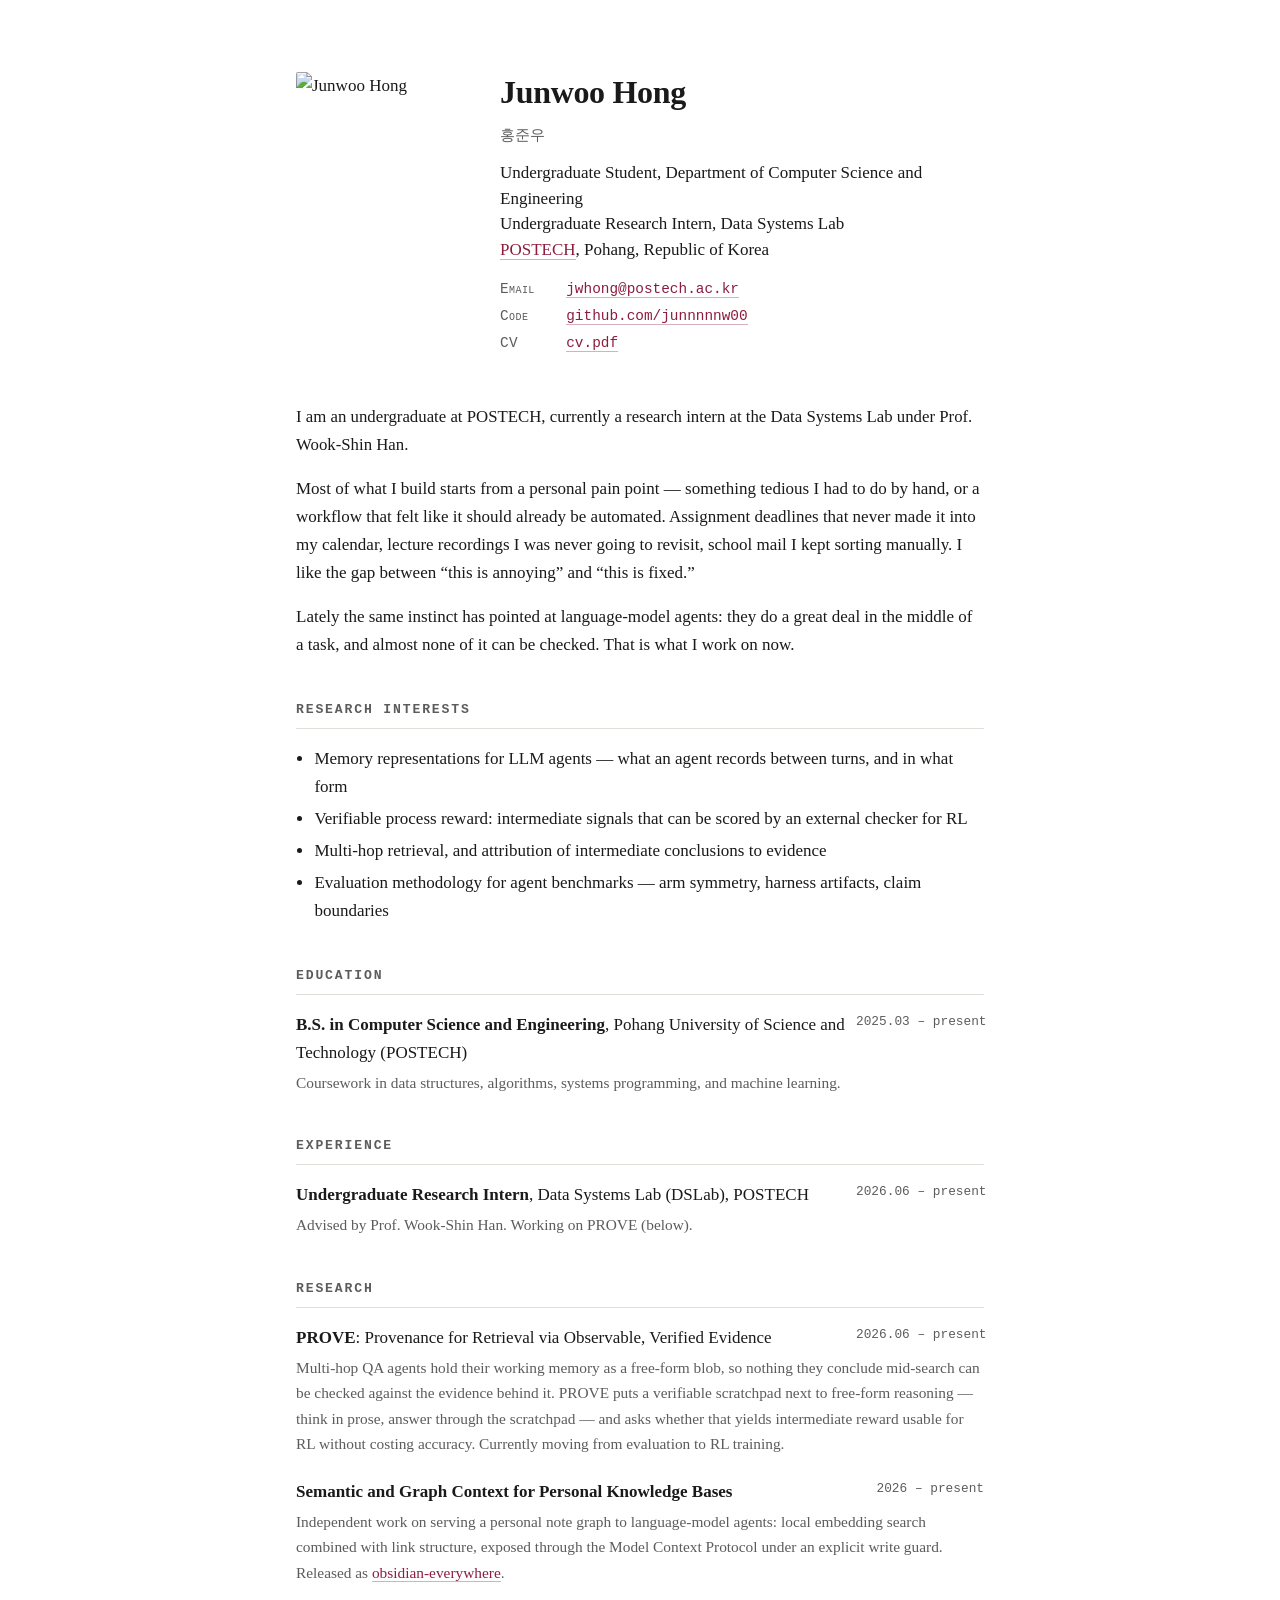
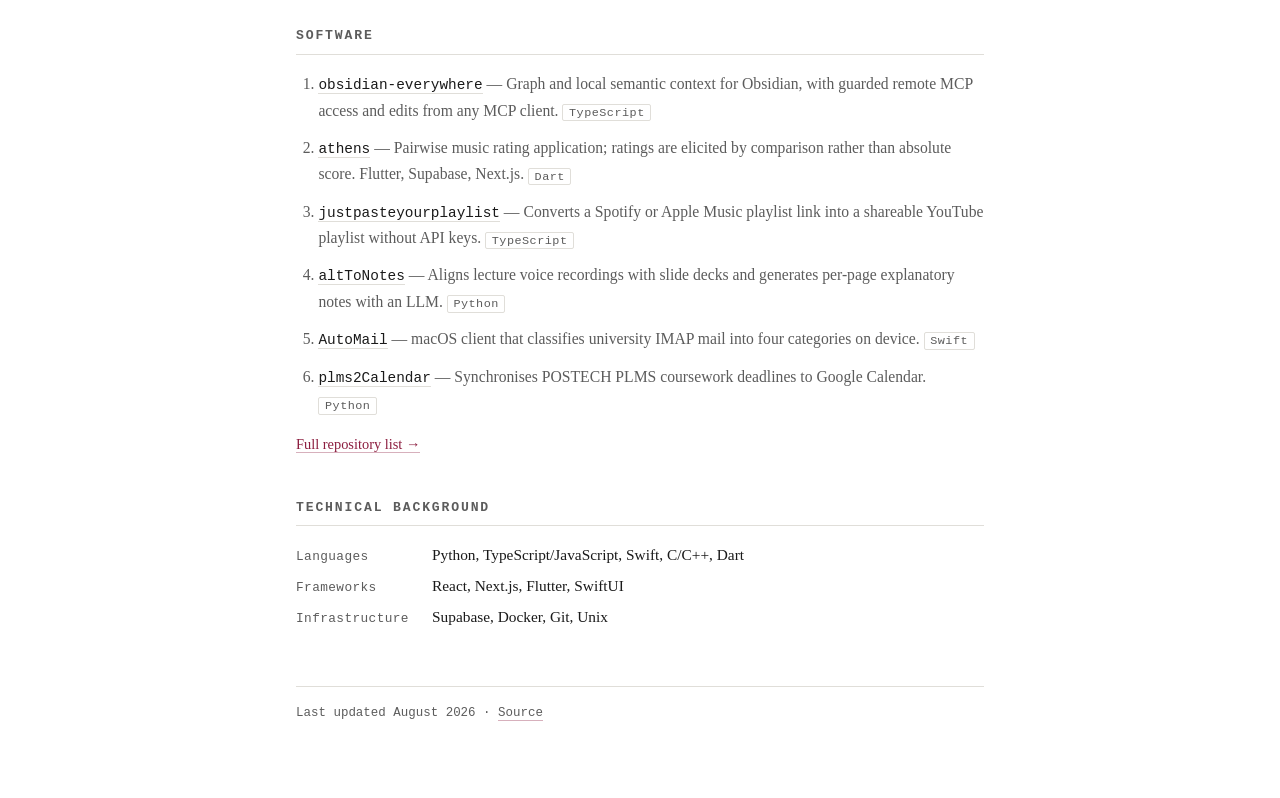
==== commit 10b69590: "Rebuild site as a single academic homepage Replace the multi-page portfolio with one typographic pag" ====
--- a/index.html
+++ b/index.html
@@ -1,187 +1,198 @@
 <!DOCTYPE html>
 <html lang="en">
 <head>
-  <meta charset="UTF-8">
-  <meta name="viewport" content="width=device-width, initial-scale=1.0">
-  <title>Junwoo Hong</title>
-  <meta name="description" content="Junwoo Hong — POSTECH Undergraduate Student">
-  <meta property="og:title" content="Junwoo Hong">
-  <meta property="og:description" content="POSTECH Undergraduate Student building developer tools.">
-  <meta property="og:type" content="website">
-  <link rel="preconnect" href="https://fonts.googleapis.com">
-  <link rel="preconnect" href="https://fonts.gstatic.com" crossorigin>
-  <link href="https://fonts.googleapis.com/css2?family=JetBrains+Mono:wght@400;500;600;700&family=Inter:wght@400;500&display=swap" rel="stylesheet">
-  <link rel="icon" type="image/svg+xml" href="favicon.svg">
-  <link rel="stylesheet" href="style.css">
-  <script>
-    (function() {
-      var t = localStorage.getItem('theme');
-      if (t === 'light') document.documentElement.setAttribute('data-theme', 'light');
-    })();
-  </script>
+<meta charset="UTF-8">
+<meta name="viewport" content="width=device-width, initial-scale=1">
+<title>Junwoo Hong</title>
+<meta name="description" content="Junwoo Hong — undergraduate researcher, Department of Computer Science and Engineering, POSTECH.">
+<meta property="og:title" content="Junwoo Hong">
+<meta property="og:description" content="Undergraduate researcher, Department of Computer Science and Engineering, POSTECH.">
+<meta property="og:type" content="website">
+<meta property="og:url" content="https://junnnnnw00.github.io/">
+<meta property="og:image" content="https://github.com/junnnnnw00.png">
+<meta name="theme-color" content="#ffffff" media="(prefers-color-scheme: light)">
+<meta name="theme-color" content="#16161a" media="(prefers-color-scheme: dark)">
+<link rel="icon" type="image/svg+xml" href="favicon.svg">
+<link rel="stylesheet" href="style.css">
 </head>
 <body>
 
-  <canvas id="bg-canvas"></canvas>
+<main>
 
-  <div class="floating-dock">
-    <button class="dock-btn terminal-toggle" title="Open Terminal">
-      <span class="dock-tooltip">Terminal (Ctrl + `)</span>
-      <svg viewBox="0 0 24 24"><path d="M20 4H4c-1.1 0-1.99.9-1.99 2L2 18c0 1.1.9 2 2 2h16c1.1 0 2-.9 2-2V6c0-1.1-.9-2-2-2zm-8 12H4v-2h8v2zm8-4H4V6h16v6z"/></svg>
-    </button>
-    <button class="dock-btn arcade-toggle" title="Retro Arcade">
-      <span class="dock-tooltip">Retro Arcade</span>
-      <svg viewBox="0 0 24 24"><path d="M21 6H3c-1.1 0-2 .9-2 2v8c0 1.1.9 2 2 2h18c1.1 0 2-.9 2-2V8c0-1.1-.9-2-2-2zm-10 7H8v3H6v-3H3v-2h3V8h2v3h3v2zm4.5 2c-.83 0-1.5-.67-1.5-1.5s.67-1.5 1.5-1.5 1.5.67 1.5 1.5-.67 1.5-1.5 1.5zm3-3c-.83 0-1.5-.67-1.5-1.5s.67-1.5 1.5-1.5 1.5.67 1.5 1.5-.67 1.5-1.5 1.5z"/></svg>
-    </button>
-  </div>
-
-  <div class="terminal-modal crt">
-    <div class="terminal-window">
-      <div class="terminal-header">
-        <div class="terminal-title">
-          <svg width="14" height="14" viewBox="0 0 24 24" fill="none" stroke="currentColor" stroke-width="2"><polyline points="4 17 10 11 4 5"/><line x1="12" y1="19" x2="20" y2="19"/></svg>
-          junnnnnw00@mainframe:~
-        </div>
-        <div class="terminal-controls">
-          <span class="terminal-dot close"></span>
-          <span class="terminal-dot min"></span>
-          <span class="terminal-dot max"></span>
-        </div>
-      </div>
-      <div class="terminal-body">
-        <div class="terminal-output"></div>
-        <div class="terminal-input-line">
-          <span class="terminal-prompt">junnnnnw00@portfolio:~$</span>
-          <input type="text" class="terminal-input" autocomplete="off" spellcheck="false" title="Terminal Input">
-        </div>
-      </div>
+  <header class="masthead">
+    <div class="portrait">
+      <img src="https://github.com/junnnnnw00.png" alt="Junwoo Hong" width="180" height="180">
     </div>
-  </div>
-
-  <div class="arcade-modal">
-    <div class="arcade-cabinet">
-      <div class="arcade-header">
-        <div class="arcade-title">SNAKE ARCADE</div>
-        <button class="arcade-btn btn-close" style="max-width:35px; padding:2px;">X</button>
-      </div>
-      <div class="arcade-screen-wrapper crt">
-        <canvas id="arcade-canvas"></canvas>
-      </div>
-      <div class="arcade-info">
-        <div class="arcade-score">SCORE: <span id="arcade-score-val">0</span></div>
-        <div class="arcade-score">HIGH: <span id="arcade-high-val">0</span></div>
-      </div>
-      <div class="arcade-controls-pad">
-        <div class="arcade-dpad">
-          <button class="dpad-btn dpad-up" title="Move Up">▲</button>
-          <button class="dpad-btn dpad-left" title="Move Left">◀</button>
-          <button class="dpad-btn dpad-right" title="Move Right">▶</button>
-          <button class="dpad-btn dpad-down" title="Move Down">▼</button>
-        </div>
-        <div class="arcade-btn-row">
-          <button class="arcade-btn" id="btn-arcade-start">START</button>
-          <button class="arcade-btn btn-close">CLOSE</button>
-        </div>
-      </div>
-    </div>
-  </div>
-
-
-  <header class="nav">
-    <div class="nav-inner">
-      <a class="nav-name" href="index.html">junnnnnw00</a>
-      <nav class="nav-links">
-        <a href="about.html">About</a>
-        <a href="experience.html">Experience</a>
-        <a href="projects.html">Projects</a>
-        <a href="contact.html">Contact</a>
-      </nav>
-      <div class="nav-controls">
-        <button class="control-btn sound-toggle" title="Unmute Sounds">
-          <svg viewBox="0 0 24 24"><path d="M16.5 12c0-1.77-1.02-3.29-2.5-4.03v2.21l2.45 2.45c.03-.21.05-.42.05-.63zm2.5 0c0 .94-.2 1.82-.54 2.64l1.51 1.51C20.63 14.91 21 13.5 21 12c0-4.28-2.99-7.86-7-8.77v2.06c2.89.86 5 3.54 5 6.71zM4.27 3L3 4.27 7.73 9H3v6h4l5 5v-6.73l4.25 4.25c-.67.52-1.42.93-2.25 1.18v2.03c1.38-.31 2.63-.95 3.69-1.81L19.73 21 21 19.73l-9-9L4.27 3zM12 4L9.91 6.09 12 8.18V4z"/></svg>
-        </button>
-        <button class="theme-toggle" title="Switch to Light mode">
-          <svg viewBox="0 0 24 24"><path d="M12 7c-2.76 0-5 2.24-5 5s2.24 5 5 5 5-2.24 5-5-2.24-5-5-5zM2 13h2c.55 0 1-.45 1-1s-.45-1-1-1H2c-.55 0-1 .45-1 1s.45 1 1 1zm18 0h2c.55 0 1-.45 1-1s-.45-1-1-1h-2c-.55 0-1 .45-1 1s.45 1 1 1zM11 2v2c0 .55.45 1 1 1s1-.45 1-1V2c0-.55-.45-1-1-1s-1 .45-1 1zm0 18v2c0 .55.45 1 1 1s1-.45 1-1v-2c0-.55-.45-1-1-1s-1 .45-1 1zM5.99 4.58a.996.996 0 0 0-1.41 0 .996.996 0 0 0 0 1.41l1.06 1.06c.39.39 1.03.39 1.41 0s.39-1.03 0-1.41L5.99 4.58zm12.37 12.37a.996.996 0 0 0-1.41 0 .996.996 0 0 0 0 1.41l1.06 1.06c.39.39 1.03.39 1.41 0a.996.996 0 0 0 0-1.41l-1.06-1.06zm1.06-10.96a.996.996 0 0 0 0-1.41.996.996 0 0 0-1.41 0l-1.06 1.06c-.39.39-.39 1.03 0 1.41s1.03.39 1.41 0l1.06-1.06zM7.05 18.36a.996.996 0 0 0 0-1.41.996.996 0 0 0-1.41 0l-1.06 1.06c-.39.39-.39 1.03 0 1.41s1.03.39 1.41 0l1.06-1.06z"/></svg> Light
-        </button>
-      </div>
+    <div class="identity">
+      <h1>Junwoo Hong</h1>
+      <p class="hangul">홍준우</p>
+      <p class="affiliation">
+        Undergraduate Student, Department of Computer Science and Engineering<br>
+        Undergraduate Research Intern, Data Systems Lab<br>
+        <a href="https://www.postech.ac.kr/eng/">POSTECH</a>, Pohang, Republic of Korea
+      </p>
+      <ul class="contact">
+        <li><span class="k">Email</span> <a href="mailto:jwhong@postech.ac.kr">jwhong@postech.ac.kr</a></li>
+        <li><span class="k">Code</span> <a href="https://github.com/junnnnnw00">github.com/junnnnnw00</a></li>
+        <li class="no-print"><span class="k">CV</span> <a href="cv.pdf">cv.pdf</a></li>
+      </ul>
     </div>
   </header>
 
-  <section class="section-hero">
-    <div class="container">
-      <div class="hero-inner">
-        <div class="hero-text-side">
-          <p class="hero-prompt">POSTECH &middot; Pohang, Korea</p>
-          <h1 class="hero-name">Junwoo Hong</h1>
-          <p class="hero-tagline">
-            Undergraduate student at POSTECH building tools that make academic life less painful.
-          </p>
-          <div class="hero-links">
-            <a href="https://github.com/junnnnnw00" class="btn-outline" target="_blank" rel="noopener">
-              <svg viewBox="0 0 24 24" fill="currentColor" aria-hidden="true">
-                <path d="M12 0C5.37 0 0 5.37 0 12c0 5.31 3.435 9.795 8.205 11.385.6.105.825-.255.825-.57 0-.285-.015-1.23-.015-2.235-3.015.555-3.795-.735-4.035-1.41-.135-.345-.72-1.41-1.23-1.695-.42-.225-1.02-.78-.015-.795.945-.015 1.62.87 1.845 1.23 1.08 1.815 2.805 1.305 3.495.99.105-.78.42-1.305.765-1.605-2.67-.3-5.46-1.335-5.46-5.925 0-1.305.465-2.385 1.23-3.225-.12-.3-.54-1.53.12-3.18 0 0 1.005-.315 3.3 1.23.96-.27 1.98-.405 3-.405s2.04.135 3 .405c2.295-1.56 3.3-1.23 3.3-1.23.66 1.65.24 2.88.12 3.18.765.84 1.23 1.905 1.23 3.225 0 4.605-2.805 5.625-5.475 5.925.435.375.81 1.095.81 2.22 0 1.605-.015 2.895-.015 3.3 0 .315.225.69.825.57A12.02 12.02 0 0 0 24 12c0-6.63-5.37-12-12-12Z"/>
-              </svg>
-              GitHub
-            </a>
-            <a href="mailto:godjunwoo2006@gmail.com" class="btn-outline">
-              <svg viewBox="0 0 24 24" fill="none" stroke="currentColor" stroke-width="2" stroke-linecap="round" stroke-linejoin="round" aria-hidden="true">
-                <rect width="20" height="16" x="2" y="4" rx="2"/>
-                <path d="m22 7-8.97 5.7a1.94 1.94 0 0 1-2.06 0L2 7"/>
-              </svg>
-              Email
-            </a>
-            <a href="about.html" class="btn-outline">About me &rarr;</a>
-          </div>
-          <div class="hero-status">
-            <span class="status-dot"></span>
-            Open to projects &amp; collabs
-          </div>
-        </div>
-        <div class="dev-card">
-          <div class="dev-card-profile">
-            <div class="dev-avatar-container">
-              <img src="https://github.com/junnnnnw00.png" alt="Junwoo Hong" class="dev-avatar">
-              <span class="avatar-status-dot" title="Active"></span>
-            </div>
-            <div class="dev-card-name">Junwoo Hong</div>
-            <div class="dev-card-sub">POSTECH &middot; Computer Science</div>
-          </div>
-          <div class="dev-card-stats">
-            <div class="dev-stat-line">
-              <span class="status-dot"></span>
-              Building Tools
-            </div>
-            <div class="dev-caffeine">
-              <div class="dev-caffeine-info">
-                <span class="dev-caffeine-label">Caffeine Level</span>
-                <span class="dev-caffeine-pct" id="caffeine-val">88%</span>
-              </div>
-              <div class="dev-caffeine-bar">
-                <div class="dev-caffeine-fill" style="--pct:88%"></div>
-              </div>
-            </div>
-          </div>
-          <div class="dev-card-meta">
-            <div class="dev-meta-item">
-              <span class="dev-meta-num">6</span>
-              <span class="dev-meta-label">Projects</span>
-            </div>
-            <div class="dev-meta-item">
-              <span class="dev-meta-num">1</span>
-              <span class="dev-meta-label">Research</span>
-            </div>
-          </div>
-        </div>
-      </div>
-    </div>
+  <section id="about">
+    <p class="lede">
+      I am an undergraduate at POSTECH, currently a research intern at the
+      Data Systems Lab under Prof. Wook-Shin Han.
+    </p>
+    <p>
+      Most of what I build starts from a personal pain point &mdash; something
+      tedious I had to do by hand, or a workflow that felt like it should already
+      be automated. Assignment deadlines that never made it into my calendar,
+      lecture recordings I was never going to revisit, school mail I kept sorting
+      manually. I like the gap between &ldquo;this is annoying&rdquo; and
+      &ldquo;this is fixed.&rdquo;
+    </p>
+    <p>
+      Lately the same instinct has pointed at language-model agents: they do a
+      great deal in the middle of a task, and almost none of it can be checked.
+      That is what I work on now.
+    </p>
   </section>
 
-  <footer class="site-footer">
-    <div class="container">
-      <p class="footer-copy">&copy; 2026 Junwoo Hong</p>
-    </div>
+  <section id="interests">
+    <h2>Research Interests</h2>
+    <ul class="plain">
+      <li>Memory representations for LLM agents &mdash; what an agent records between turns, and in what form</li>
+      <li>Verifiable process reward: intermediate signals that can be scored by an external checker for RL</li>
+      <li>Multi-hop retrieval, and attribution of intermediate conclusions to evidence</li>
+      <li>Evaluation methodology for agent benchmarks &mdash; arm symmetry, harness artifacts, claim boundaries</li>
+    </ul>
+  </section>
+
+  <section id="education">
+    <h2>Education</h2>
+    <ul class="entries">
+      <li>
+        <p class="line">
+          <strong>B.S. in Computer Science and Engineering</strong>,
+          Pohang University of Science and Technology (POSTECH)
+          <span class="date">2025.03 &ndash; present</span>
+        </p>
+        <p class="note">
+          Coursework in data structures, algorithms, systems programming, and
+          machine learning.
+        </p>
+      </li>
+    </ul>
+  </section>
+
+  <section id="experience">
+    <h2>Experience</h2>
+    <ul class="entries">
+      <li>
+        <p class="line">
+          <strong>Undergraduate Research Intern</strong>,
+          Data Systems Lab (DSLab), POSTECH
+          <span class="date">2026.06 &ndash; present</span>
+        </p>
+        <p class="note">
+          Advised by Prof. Wook-Shin Han. Working on PROVE (below).
+        </p>
+      </li>
+    </ul>
+  </section>
+
+  <section id="research">
+    <h2>Research</h2>
+    <ul class="entries">
+      <li>
+        <p class="line">
+          <strong>PROVE</strong>: Provenance for Retrieval via Observable, Verified Evidence
+          <span class="date">2026.06 &ndash; present</span>
+        </p>
+        <p class="note">
+          Multi-hop QA agents hold their working memory as a free-form blob, so
+          nothing they conclude mid-search can be checked against the evidence
+          behind it. PROVE puts a verifiable scratchpad next to free-form
+          reasoning &mdash; think in prose, answer through the scratchpad &mdash;
+          and asks whether that yields intermediate reward usable for RL without
+          costing accuracy. Currently moving from evaluation to RL training.
+        </p>
+      </li>
+      <li>
+        <p class="line">
+          <strong>Semantic and Graph Context for Personal Knowledge Bases</strong>
+          <span class="date">2026 &ndash; present</span>
+        </p>
+        <p class="note">
+          Independent work on serving a personal note graph to language-model
+          agents: local embedding search combined with link structure, exposed
+          through the Model Context Protocol under an explicit write guard.
+          Released as <a href="https://github.com/junnnnnw00/obsidian-everywhere">obsidian-everywhere</a>.
+        </p>
+      </li>
+    </ul>
+  </section>
+
+  <section id="software">
+    <h2>Software</h2>
+    <ol class="software">
+      <li>
+        <span class="repo"><a href="https://github.com/junnnnnw00/obsidian-everywhere">obsidian-everywhere</a></span>
+        &mdash; Graph and local semantic context for Obsidian, with guarded remote
+        MCP access and edits from any MCP client.
+        <span class="lang">TypeScript</span>
+      </li>
+      <li>
+        <span class="repo"><a href="https://github.com/junnnnnw00/athens">athens</a></span>
+        &mdash; Pairwise music rating application; ratings are elicited by comparison
+        rather than absolute score. Flutter, Supabase, Next.js.
+        <span class="lang">Dart</span>
+      </li>
+      <li>
+        <span class="repo"><a href="https://github.com/junnnnnw00/justpasteyourplaylist">justpasteyourplaylist</a></span>
+        &mdash; Converts a Spotify or Apple Music playlist link into a shareable
+        YouTube playlist without API keys.
+        <span class="lang">TypeScript</span>
+      </li>
+      <li>
+        <span class="repo"><a href="https://github.com/junnnnnw00/altToNotes">altToNotes</a></span>
+        &mdash; Aligns lecture voice recordings with slide decks and generates
+        per-page explanatory notes with an LLM.
+        <span class="lang">Python</span>
+      </li>
+      <li>
+        <span class="repo"><a href="https://github.com/junnnnnw00/AutoMail">AutoMail</a></span>
+        &mdash; macOS client that classifies university IMAP mail into four
+        categories on device.
+        <span class="lang">Swift</span>
+      </li>
+      <li>
+        <span class="repo"><a href="https://github.com/junnnnnw00/plms2Calendar">plms2Calendar</a></span>
+        &mdash; Synchronises POSTECH PLMS coursework deadlines to Google Calendar.
+        <span class="lang">Python</span>
+      </li>
+    </ol>
+    <p class="more"><a href="https://github.com/junnnnnw00?tab=repositories">Full repository list &rarr;</a></p>
+  </section>
+
+  <section id="skills">
+    <h2>Technical Background</h2>
+    <dl class="kv">
+      <dt>Languages</dt><dd>Python, TypeScript/JavaScript, Swift, C/C++, Dart</dd>
+      <dt>Frameworks</dt><dd>React, Next.js, Flutter, SwiftUI</dd>
+      <dt>Infrastructure</dt><dd>Supabase, Docker, Git, Unix</dd>
+    </dl>
+  </section>
+
+  <footer>
+    <p>
+      Last updated August 2026 &middot;
+      <a href="https://github.com/junnnnnw00/junnnnnw00.github.io">Source</a>
+    </p>
   </footer>
 
-  <script src="main.js"></script>
+</main>
+
 </body>
 </html>
--- a/style.css
+++ b/style.css
@@ -1,1763 +1,335 @@
-@import url('https://fonts.googleapis.com/css2?family=Plus+Jakarta+Sans:wght@400;500;600;700;800&family=Outfit:wght@400;500;600;700;800&family=Inter:wght@400;500;600;700&family=JetBrains+Mono:wght@400;500;600;700&display=swap');
-
-/* ===== Reset ===== */
-*, *::before, *::after {
-  box-sizing: border-box;
+/* Junwoo Hong — academic homepage
+   Plain, print-like typography. No frameworks, no build step. */
+
+:root {
+  --bg:      #ffffff;
+  --fg:      #1a1a1a;
+  --muted:   #5c5c5c;
+  --rule:    #e0ded9;
+  --link:    #8c1d3f;
+  --serif:   Charter, "Bitstream Charter", "Sitka Text", Cambria, Georgia, "Apple SD Gothic Neo", "Noto Serif KR", serif;
+  --mono:    ui-monospace, SFMono-Regular, "SF Mono", Menlo, Consolas, monospace;
+}
+
+@media (prefers-color-scheme: dark) {
+  :root {
+    --bg:    #16161a;
+    --fg:    #e6e3dd;
+    --muted: #9b968d;
+    --rule:  #2f2f35;
+    --link:  #e8918f;
+  }
+}
+
+* { box-sizing: border-box; }
+
+html { -webkit-text-size-adjust: 100%; }
+
+body {
+  margin: 0;
+  background: var(--bg);
+  color: var(--fg);
+  font-family: var(--serif);
+  font-size: 17px;
+  line-height: 1.65;
+  font-kerning: normal;
+  text-rendering: optimizeLegibility;
+  -webkit-font-smoothing: antialiased;
+}
+
+main {
+  max-width: 46rem;
+  margin: 0 auto;
+  padding: 4.5rem 1.5rem 5rem;
+}
+
+p { margin: 0 0 1rem; }
+
+a {
+  color: var(--link);
+  text-decoration: none;
+  border-bottom: 1px solid color-mix(in srgb, var(--link) 35%, transparent);
+}
+
+a:hover { border-bottom-color: var(--link); }
+
+em { font-style: italic; }
+
+/* ---------- masthead ---------- */
+
+.masthead {
+  display: flex;
+  gap: 2.25rem;
+  align-items: stretch;
+  margin-bottom: 2.75rem;
+}
+
+/* the portrait column stretches to the exact height of the text block */
+.portrait {
+  flex: 0 0 10.5rem;
+  display: flex;
+}
+
+.portrait img {
+  width: 100%;
+  height: 100%;
+  object-fit: cover;
+  object-position: 50% 32%;
+  border-radius: 2px;
+  display: block;
+}
+
+.identity h1 {
+  font-size: 2rem;
+  font-weight: 600;
+  letter-spacing: -0.01em;
+  margin: -0.35rem 0 0.15rem;
+}
+
+.hangul {
+  font-size: 0.95rem;
+  color: var(--muted);
+  margin: 0 0 0.85rem;
+}
+
+.affiliation {
+  margin: 0 0 1rem;
+  line-height: 1.5;
+}
+
+.contact {
+  list-style: none;
   margin: 0;
   padding: 0;
-}
-
-/* ===== Design Tokens ===== */
-:root {
-  --font-sans:    'Inter', -apple-system, BlinkMacSystemFont, sans-serif;
-  --font-heading: 'Outfit', 'Plus Jakarta Sans', -apple-system, sans-serif;
-  --font-display: 'JetBrains Mono', 'SFMono-Regular', Consolas, monospace;
-
-  --text-xs:   0.75rem;
-  --text-sm:   0.875rem;
-  --text-base: 1rem;
-  --text-lg:   1.125rem;
-  --text-xl:   1.25rem;
-  --text-2xl:  1.5rem;
-  --text-hero: clamp(3rem, 9vw, 5.2rem);
-
-  --space-1:  0.25rem;
-  --space-2:  0.5rem;
-  --space-3:  0.75rem;
-  --space-4:  1rem;
-  --space-5:  1.25rem;
-  --space-6:  1.5rem;
-  --space-8:  2rem;
-  --space-12: 3rem;
-  --space-16: 4rem;
-  --space-20: 5rem;
-  --space-24: 6rem;
-
-  --max-width:  820px;
-  --nav-height: 64px;
-  --radius-sm:  4px;
-  --radius:     12px;
-  --radius-lg:  16px;
-  --transition: 0.25s cubic-bezier(0.16, 1, 0.3, 1);
-
-  /* Default Theme: Dark (Cybernetic Violet/Obsidian) */
-  --color-bg:          #09090b;
-  --color-surface:     rgba(13, 13, 22, 0.55);
-  --color-surface-2:   rgba(25, 25, 40, 0.75);
-  --color-border:      rgba(255, 255, 255, 0.07);
-  --color-text:        #f1f5f9;
-  --color-muted:       #94a3b8;
-  --color-accent:      #6366f1; /* Indigo */
-  --color-accent-2:    #a855f7; /* Purple */
-  --color-accent-hover:#4f46e5;
-  --color-accent-bg:   rgba(99, 102, 241, 0.08);
-  --color-accent-text: #818cf8;
-  --color-green:       #10b981;
-  --glow-color:        rgba(99, 102, 241, 0.25);
-  --bg-gradient:       radial-gradient(circle at 50% 50%, rgba(99, 102, 241, 0.08) 0%, transparent 60%);
-  --glow-orb-1:        radial-gradient(circle, rgba(99, 102, 241, 0.08) 0%, rgba(168, 85, 247, 0.03) 50%, transparent 70%);
-  --glow-orb-2:        radial-gradient(circle, rgba(168, 85, 247, 0.08) 0%, rgba(99, 102, 241, 0.03) 50%, transparent 70%);
-}
-
-/* Light Theme */
-[data-theme="light"] {
-  --color-bg:          #f8fafc;
-  --color-surface:     rgba(255, 255, 255, 0.75);
-  --color-surface-2:   #f1f5f9;
-  --color-border:      rgba(99, 102, 241, 0.1);
-  --color-text:        #0f172a;
-  --color-muted:       #475569;
-  --color-accent:      #4f46e5;
-  --color-accent-2:    #7c3aed;
-  --color-accent-hover:#3730a3;
-  --color-accent-bg:   rgba(79, 70, 229, 0.06);
-  --color-accent-text: #4f46e5;
-  --color-green:       #059669;
-  --glow-color:        rgba(79, 70, 229, 0.12);
-  --bg-gradient:       radial-gradient(circle at 50% 50%, rgba(79, 70, 229, 0.04) 0%, transparent 60%);
-  --glow-orb-1:        radial-gradient(circle, rgba(99, 102, 241, 0.03) 0%, rgba(168, 85, 247, 0.01) 50%, transparent 70%);
-  --glow-orb-2:        radial-gradient(circle, rgba(168, 85, 247, 0.03) 0%, rgba(99, 102, 241, 0.01) 50%, transparent 70%);
-}
-
-/* Light-theme nav backdrop */
-[data-theme="light"] .nav {
-  background: rgba(248, 250, 252, 0.85);
-}
-
-[data-theme="light"] body {
-  background-image: radial-gradient(circle, rgba(99,102,241,0.05) 1px, transparent 1px);
-}
-
-/* ===== Base ===== */
-html { scroll-behavior: smooth; }
-
-body {
-  font-family: var(--font-sans);
-  background-color: var(--color-bg);
-  background-image: radial-gradient(circle, rgba(255,255,255,0.015) 1px, transparent 1px);
-  background-size: 32px 32px;
-  color: var(--color-text);
-  line-height: 1.62;
-  -webkit-font-smoothing: antialiased;
-  transition: background-color 0.4s ease, color 0.4s ease, border-color 0.4s ease, box-shadow 0.4s ease;
-  overflow-x: hidden;
-}
-
-body::before, body::after {
-  content: '';
-  position: fixed;
-  width: 500px;
-  height: 500px;
-  border-radius: 50%;
-  z-index: -2;
-  pointer-events: none;
-  filter: blur(100px);
-}
-
-body::before {
-  top: -10%;
-  left: -10%;
-  background: var(--glow-orb-1);
-  animation: float-glow-1 25s infinite alternate ease-in-out;
-}
-
-body::after {
-  bottom: -10%;
-  right: -10%;
-  background: var(--glow-orb-2);
-  animation: float-glow-2 25s infinite alternate ease-in-out;
-}
-
-@keyframes float-glow-1 {
-  0% { transform: translate(0, 0) scale(1); }
-  50% { transform: translate(50px, 30px) scale(1.1); }
-  100% { transform: translate(-30px, 50px) scale(0.95); }
-}
-
-@keyframes float-glow-2 {
-  0% { transform: translate(0, 0) scale(0.95); }
-  50% { transform: translate(-40px, -50px) scale(1.1); }
-  100% { transform: translate(30px, -20px) scale(1); }
-}
-
-/* Helper Classes */
-.text-gradient {
-  background: linear-gradient(135deg, var(--color-accent) 0%, var(--color-accent-2) 100%);
-  -webkit-background-clip: text;
-  -webkit-text-fill-color: transparent;
-  background-clip: text;
+  font-size: 0.9rem;
+  font-family: var(--mono);
+}
+
+.contact li { margin-bottom: 0.2rem; }
+
+.contact .k {
   display: inline-block;
-}
-
-.glass-card {
-  background: var(--color-surface);
-  backdrop-filter: blur(16px);
-  -webkit-backdrop-filter: blur(16px);
-  border: 1px solid var(--color-border);
-  border-radius: var(--radius);
-  transition: all var(--transition);
-}
-
-.glass-card:hover {
-  border-color: rgba(99, 102, 241, 0.35);
-  box-shadow: 0 12px 30px -10px rgba(0, 0, 0, 0.3);
-  transform: translateY(-2px);
-}
-
-/* Custom scrollbar */
-::-webkit-scrollbar { width: 6px; }
-::-webkit-scrollbar-track { background: var(--color-bg); }
-::-webkit-scrollbar-thumb { background: var(--color-border); border-radius: 3px; }
-::-webkit-scrollbar-thumb:hover { background: var(--color-accent); }
-
-a {
-  color: var(--color-accent);
-  text-decoration: none;
-  transition: color var(--transition), text-shadow var(--transition);
-}
-
-a:hover {
-  color: var(--color-accent-2);
-}
-
-img {
-  display: block;
-  max-width: 100%;
-}
-
-/* ===== Layout ===== */
-.container {
-  max-width: var(--max-width);
-  margin-inline: auto;
-  padding-inline: var(--space-6);
-}
-
-/* ===== Navigation ===== */
-.nav {
-  position: sticky;
+  min-width: 3.6rem;
+  color: var(--muted);
+  font-variant: small-caps;
+  letter-spacing: 0.03em;
+}
+
+/* ---------- sections ---------- */
+
+section { margin-bottom: 2.5rem; }
+
+h2 {
+  font-size: 0.82rem;
+  font-family: var(--mono);
+  font-weight: 600;
+  text-transform: uppercase;
+  letter-spacing: 0.14em;
+  color: var(--muted);
+  margin: 0 0 1rem;
+  padding-bottom: 0.45rem;
+  border-bottom: 1px solid var(--rule);
+}
+
+.lede { font-size: 1.05rem; }
+
+ul.plain { margin: 0; padding-left: 1.15rem; }
+
+ul.plain li { margin-bottom: 0.25rem; }
+
+/* ---------- dated entries ---------- */
+
+ul.entries { list-style: none; margin: 0; padding: 0; }
+
+ul.entries > li { margin-bottom: 1.35rem; }
+ul.entries > li:last-child { margin-bottom: 0; }
+
+.line {
+  margin: 0 0 0.2rem;
+  padding-right: 8.5rem;
+  position: relative;
+}
+
+.line .date {
+  position: absolute;
+  right: 0;
   top: 0;
-  z-index: 100;
-  height: var(--nav-height);
-  background: var(--color-surface);
-  backdrop-filter: blur(20px);
-  -webkit-backdrop-filter: blur(20px);
-  border-bottom: 1px solid var(--color-border);
-  display: flex;
-  align-items: center;
-  transition: background-color 0.4s ease, border-color 0.4s ease;
-}
-
-.nav-inner {
-  width: 100%;
-  max-width: calc(var(--max-width) + 200px);
-  margin-inline: auto;
-  padding-inline: var(--space-6);
-  height: 100%;
-  display: flex;
-  align-items: center;
-  gap: var(--space-6);
-}
-
-.nav-name {
-  font-family: var(--font-heading);
-  font-weight: 800;
-  font-size: var(--text-base);
-  color: var(--color-text);
-  letter-spacing: -0.02em;
-  flex-shrink: 0;
-  display: flex;
-  align-items: center;
-  gap: 6px;
-}
-
-.nav-name::before {
-  content: '';
-  display: inline-block;
-  width: 8px;
-  height: 8px;
-  border-radius: 50%;
-  background: linear-gradient(135deg, var(--color-accent), var(--color-accent-2));
-}
-
-.nav-name:hover {
-  color: var(--color-accent);
-}
-
-.nav-links {
-  display: flex;
-  align-items: center;
-  gap: var(--space-6);
-  margin-left: auto;
-}
-
-.nav-links a {
-  font-family: var(--font-sans);
-  font-size: var(--text-xs);
-  font-weight: 500;
-  color: var(--color-muted);
-  letter-spacing: 0.02em;
-  transition: color var(--transition);
-}
-
-.nav-links a:hover,
-.nav-links a.active {
-  color: var(--color-text);
-}
-
-/* ===== Hero ===== */
-.section-hero {
-  min-height: calc(100vh - var(--nav-height));
-  display: flex;
-  align-items: center;
-  padding-block: var(--space-24);
-}
-
-.hero-inner {
-  display: flex;
-  align-items: center;
-  justify-content: space-between;
-  gap: var(--space-12);
-}
-
-.hero-text { flex: 1; }
-
-.hero-text-side {
-  flex: 1;
-  min-width: 0;
-}
-
-/* ===== Dev Profile Card ===== */
-.dev-card {
-  flex-shrink: 0;
-  width: 240px;
-  background: linear-gradient(135deg, rgba(20, 20, 35, 0.45), rgba(12, 12, 22, 0.25));
-  backdrop-filter: blur(20px);
-  -webkit-backdrop-filter: blur(20px);
-  border: 1px solid var(--color-border);
-  border-radius: var(--radius);
-  padding: var(--space-6) var(--space-5);
-  display: flex;
-  flex-direction: column;
-  gap: var(--space-4);
-  font-family: var(--font-sans);
-  position: relative;
-  transition: border-color var(--transition), box-shadow var(--transition), transform var(--transition);
-  box-shadow: 0 10px 30px -10px rgba(0, 0, 0, 0.3);
-}
-
-.dev-card:hover {
-  border-color: rgba(99, 102, 241, 0.45);
-  box-shadow: 0 15px 40px -10px rgba(0, 0, 0, 0.4);
-  transform: translateY(-4px);
-}
-
-.dev-card-profile {
-  display: flex;
-  flex-direction: column;
-  align-items: center;
-  text-align: center;
-  gap: var(--space-2);
-  padding-bottom: var(--space-4);
-  border-bottom: 1px solid var(--color-border);
-}
-
-.dev-avatar-container {
-  position: relative;
-  width: 70px;
-  height: 70px;
-  margin-bottom: var(--space-1);
-}
-
-.dev-avatar {
-  width: 70px;
-  height: 70px;
-  border-radius: 50%;
-  border: 1px solid var(--color-border);
-  object-fit: cover;
-  display: block;
-}
-
-.avatar-status-dot {
-  position: absolute;
-  bottom: 2px;
-  right: 2px;
-  width: 12px;
-  height: 12px;
-  border-radius: 50%;
-  background-color: var(--color-green);
-  border: 2px solid var(--color-bg);
-  box-shadow: 0 0 0 2px rgba(16, 185, 129, 0.2);
-  animation: status-pulse 2s infinite ease-in-out;
-  z-index: 5;
-}
-
-@keyframes status-pulse {
-  0%, 100% { transform: scale(1); opacity: 1; }
-  50% { transform: scale(0.9); opacity: 0.8; }
-}
-
-.dev-card-name {
-  font-family: var(--font-heading);
-  font-size: var(--text-base);
-  font-weight: 700;
-  color: var(--color-text);
-  letter-spacing: -0.01em;
-  line-height: 1.2;
-}
-
-.dev-card-sub {
-  font-family: var(--font-sans);
-  font-size: 11px;
-  font-weight: 500;
-  color: var(--color-muted);
-  letter-spacing: 0.02em;
-}
-
-.dev-card-stats {
-  display: flex;
-  flex-direction: column;
-  gap: var(--space-4);
-}
-
-.dev-stat-line {
-  display: flex;
-  align-items: center;
-  justify-content: center;
-  gap: var(--space-2);
-  font-size: 11px;
-  font-family: var(--font-display);
-  font-weight: 600;
-  color: var(--color-green);
-  background: rgba(16, 185, 129, 0.06);
-  padding: 4px 10px;
-  border-radius: 20px;
-  border: 1px solid rgba(16, 185, 129, 0.15);
-  align-self: center;
-  letter-spacing: 0.01em;
-}
-
-.dev-caffeine {
-  display: flex;
-  flex-direction: column;
-  gap: var(--space-2);
-}
-
-.dev-caffeine-info {
-  display: flex;
-  justify-content: space-between;
-  align-items: center;
-}
-
-.dev-caffeine-label {
-  font-size: 9px;
-  font-family: var(--font-display);
-  font-weight: 600;
-  color: var(--color-muted);
-  letter-spacing: 0.05em;
-  text-transform: uppercase;
-}
-
-.dev-caffeine-pct {
-  font-size: 11px;
-  font-family: var(--font-display);
-  font-weight: 700;
-  color: var(--color-accent-2);
-}
-
-.dev-caffeine-bar {
-  width: 100%;
-  height: 6px;
-  background: var(--color-surface-2);
-  border-radius: 10px;
-  overflow: hidden;
-  border: 1px solid rgba(255,255,255,0.02);
-}
-
-.dev-caffeine-fill {
-  height: 100%;
-  width: var(--pct, 0%);
-  background: linear-gradient(90deg, var(--color-accent), var(--color-accent-2));
-  border-radius: 10px;
-  transition: width 1.5s cubic-bezier(0.16, 1, 0.3, 1);
-}
-
-.dev-card-meta {
+  width: 8rem;
+  text-align: right;
+  font-family: var(--mono);
+  font-size: 0.8rem;
+  color: var(--muted);
+  white-space: nowrap;
+}
+
+.note {
+  margin: 0;
+  color: var(--muted);
+  font-size: 0.96rem;
+}
+
+/* ---------- software list ---------- */
+
+ol.software { margin: 0; padding-left: 1.4rem; font-size: 0.98rem; }
+
+ol.software li { margin-bottom: 0.7rem; color: var(--muted); }
+
+.repo a {
+  font-family: var(--mono);
+  font-size: 0.92em;
+  color: var(--fg);
+  border-bottom-color: var(--rule);
+}
+
+.repo a:hover { color: var(--link); border-bottom-color: var(--link); }
+
+.lang {
+  font-family: var(--mono);
+  font-size: 0.74rem;
+  letter-spacing: 0.04em;
+  color: var(--muted);
+  border: 1px solid var(--rule);
+  border-radius: 2px;
+  padding: 0.05rem 0.35rem;
+  white-space: nowrap;
+}
+
+.more { margin: 1rem 0 0; font-size: 0.9rem; }
+
+/* ---------- key/value ---------- */
+
+dl.kv {
+  margin: 0;
   display: grid;
-  grid-template-columns: repeat(2, 1fr);
-  gap: var(--space-2);
-  padding-top: var(--space-4);
-  border-top: 1px solid var(--color-border);
-}
-
-.dev-meta-item {
-  display: flex;
-  flex-direction: column;
-  align-items: center;
-  justify-content: center;
-  text-align: center;
-  background: rgba(255, 255, 255, 0.02);
-  border: 1px solid rgba(255, 255, 255, 0.04);
-  padding: 6px;
-  border-radius: 8px;
-  transition: background var(--transition);
-}
-
-.dev-card:hover .dev-meta-item {
-  background: rgba(255, 255, 255, 0.04);
-}
-
-.dev-meta-num {
-  font-family: var(--font-heading);
-  font-size: var(--text-sm);
-  font-weight: 700;
-  color: var(--color-text);
-}
-
-.dev-meta-label {
-  font-size: 9px;
-  color: var(--color-muted);
-  text-transform: uppercase;
-  letter-spacing: 0.02em;
-}
-
-.hero-prompt {
-  font-family: var(--font-display);
-  font-size: var(--text-xs);
-  color: var(--color-accent-text);
-  margin-bottom: var(--space-3);
-  letter-spacing: 0.05em;
-  display: flex;
-  align-items: center;
-  gap: var(--space-2);
-  text-transform: uppercase;
-}
-
-.hero-prompt::before {
-  content: '>';
-  color: var(--color-accent-2);
-  font-weight: 700;
-}
-
-.hero-name {
-  font-family: var(--font-heading);
-  font-size: var(--text-hero);
-  font-weight: 800;
-  letter-spacing: -0.03em;
-  line-height: 1.05;
-  margin-bottom: var(--space-6);
-  background: linear-gradient(135deg, var(--color-text) 30%, var(--color-accent) 75%, var(--color-accent-2) 100%);
-  -webkit-background-clip: text;
-  -webkit-text-fill-color: transparent;
-  background-clip: text;
-}
-
-.blink-cursor {
-  color: var(--color-accent-2);
-  font-weight: 300;
-  animation: blink 1.1s step-end infinite;
-}
-
-@keyframes blink {
-  0%, 100% { opacity: 1; }
-  50%       { opacity: 0; }
-}
-
-.hero-tagline {
-  font-family: var(--font-sans);
-  font-size: var(--text-lg);
-  color: var(--color-muted);
-  line-height: 1.68;
-  margin-bottom: var(--space-8);
-  max-width: 480px;
-}
-
-.hero-links {
-  display: flex;
-  gap: var(--space-3);
-  flex-wrap: wrap;
-  margin-bottom: var(--space-8);
-}
-
-.btn-outline {
-  display: inline-flex;
-  align-items: center;
-  gap: var(--space-2);
-  padding: 10px 20px;
-  border: 1px solid var(--color-border);
-  border-radius: 8px;
-  font-family: var(--font-sans);
-  font-size: var(--text-xs);
-  font-weight: 600;
-  color: var(--color-text);
-  letter-spacing: 0.02em;
-  background: rgba(255, 255, 255, 0.01);
-  box-shadow: 0 4px 10px rgba(0,0,0,0.1);
-  transition: all var(--transition);
-}
-
-.btn-outline:hover {
-  color: #fff;
-  border-color: rgba(99, 102, 241, 0.5);
-  background: rgba(99, 102, 241, 0.1);
-  box-shadow: 0 8px 20px rgba(0, 0, 0, 0.15);
-  transform: translateY(-2px);
-}
-
-.btn-outline svg {
-  width: 14px;
-  height: 14px;
-  flex-shrink: 0;
-}
-
-/* Status indicator */
-.hero-status {
-  display: inline-flex;
-  align-items: center;
-  gap: var(--space-2);
-  font-family: var(--font-display);
-  font-size: 10px;
-  font-weight: 600;
-  color: var(--color-green);
-  background: rgba(16, 185, 129, 0.06);
-  padding: 4px 12px;
-  border-radius: 20px;
-  border: 1px solid rgba(16, 185, 129, 0.15);
+  grid-template-columns: 8.5rem 1fr;
+  row-gap: 0.35rem;
+  font-size: 0.96rem;
+}
+
+dl.kv dt {
+  color: var(--muted);
+  font-family: var(--mono);
+  font-size: 0.8rem;
   letter-spacing: 0.03em;
-}
-
-.status-dot {
-  width: 6px;
-  height: 6px;
-  border-radius: 50%;
-  background: var(--color-green);
-  flex-shrink: 0;
-  animation: pulse-green 2s ease infinite;
-}
-
-@keyframes pulse-green {
-  0%   { box-shadow: 0 0 0 0   rgba(34, 197, 94, 0.5); }
-  70%  { box-shadow: 0 0 0 7px rgba(34, 197, 94, 0);   }
-  100% { box-shadow: 0 0 0 0   rgba(34, 197, 94, 0);   }
-}
-
-
-/* ===== Inner Pages ===== */
-.page-main {
-  padding-block: var(--space-16) var(--space-24);
-}
-
-.page-title {
-  font-family: var(--font-display);
-  font-size: var(--text-2xl);
-  font-weight: 700;
-  letter-spacing: -0.02em;
-  margin-bottom: var(--space-8);
-  color: var(--color-text);
-  display: flex;
-  align-items: center;
-  gap: var(--space-2);
-}
-
-.page-title::before {
-  content: '>';
-  color: var(--color-accent-2);
-  font-size: var(--text-xl);
-  line-height: 1;
-}
-
-/* ===== About ===== */
-.about-grid {
-  display: grid;
-  grid-template-columns: 1fr 240px;
-  grid-template-rows: auto auto;
-  gap: var(--space-8) var(--space-10);
-  align-items: start;
-}
-
-.about-bio {
-  grid-column: 1;
-  grid-row: 1;
-}
-
-.about-skills {
-  grid-column: 1;
-  grid-row: 2;
-  padding: var(--space-5);
-}
-
-.about-details {
-  grid-column: 2;
-  grid-row: 1 / 3;
-  width: auto;
-  padding: var(--space-5);
-}
-
-.about-bio p {
-  color: var(--color-muted);
-  line-height: 1.72;
-  font-size: var(--text-base);
-  margin-bottom: var(--space-4);
-}
-
-.about-bio p:last-child { margin-bottom: 0; }
-
-.detail-list {
-  display: grid;
-  grid-template-columns: 1fr;
-  gap: var(--space-4);
-  font-size: var(--text-sm);
-}
-
-.detail-list dt {
-  font-family: var(--font-heading);
-  font-size: 10px;
-  font-weight: 700;
-  color: var(--color-accent-text);
-  white-space: nowrap;
-  letter-spacing: 0.08em;
-  text-transform: uppercase;
-}
-
-.detail-list dd {
-  color: var(--color-text);
-  line-height: 1.5;
-  margin-top: calc(-1 * var(--space-1));
-  font-size: 13px;
-}
-
-/* ===== Experience ===== */
-.exp-list {
-  display: flex;
-  flex-direction: column;
-  gap: var(--space-6);
-  position: relative;
-  padding-left: var(--space-8);
-  border-left: 1px solid var(--color-border);
-  margin-left: 12px;
-}
-
-.exp-item {
-  padding: var(--space-6);
-  border: 1px solid var(--color-border);
-  border-radius: var(--radius);
-  background: var(--color-surface);
-  backdrop-filter: blur(16px);
-  -webkit-backdrop-filter: blur(16px);
-  transition: all var(--transition);
-  position: relative;
-}
-
-.exp-item::before {
-  content: '';
-  position: absolute;
-  left: calc(-1 * var(--space-8) - 6.5px);
-  top: 32px;
-  width: 12px;
-  height: 12px;
-  border-radius: 50%;
-  background: var(--color-bg);
-  border: 2px solid var(--color-accent);
-  box-shadow: 0 0 8px rgba(99, 102, 241, 0.3);
-  transition: all var(--transition);
-  z-index: 2;
-}
-
-.exp-item:hover {
-  border-color: rgba(99, 102, 241, 0.35);
-  box-shadow: 0 10px 30px -10px rgba(0, 0, 0, 0.3);
-  transform: translateY(-2px);
-}
-
-.exp-item:hover::before {
-  border-color: var(--color-accent-2);
-  background: var(--color-accent-2);
-  box-shadow: 0 0 6px var(--color-accent-2);
-}
-
-.exp-meta {
-  display: flex;
-  align-items: center;
-  gap: var(--space-3);
-  margin-bottom: var(--space-3);
-}
-
-.exp-period {
-  font-family: var(--font-display);
-  font-size: var(--text-xs);
-  color: var(--color-muted);
-  letter-spacing: 0.02em;
-}
-
-.exp-badge {
-  font-family: var(--font-sans);
-  font-size: 9px;
-  font-weight: 600;
-  padding: 3px var(--space-2);
-  border-radius: var(--radius-sm);
-  letter-spacing: 0.05em;
-  text-transform: uppercase;
-  border: 1px solid transparent;
-}
-
-.exp-badge.in-progress {
-  background: rgba(16, 185, 129, 0.06);
-  color: var(--color-green);
-  border-color: rgba(16, 185, 129, 0.2);
-}
-
-.exp-badge.done {
-  background: var(--color-surface-2);
-  color: var(--color-muted);
-  border-color: var(--color-border);
-}
-
-.exp-title {
-  font-family: var(--font-heading);
-  font-size: var(--text-lg);
-  font-weight: 700;
-  letter-spacing: -0.01em;
-  margin-bottom: var(--space-2);
-  line-height: 1.35;
-  color: var(--color-text);
-}
-
-.exp-org {
-  font-size: var(--text-sm);
-  color: var(--color-muted);
-  margin-bottom: var(--space-3);
-}
-
-.exp-topic {
-  font-size: var(--text-sm);
-  color: var(--color-text);
-  font-style: italic;
-  margin-bottom: var(--space-3);
-  padding-left: var(--space-3);
-  border-left: 2px solid var(--color-accent-2);
-}
-
-.exp-desc {
-  font-size: var(--text-sm);
-  color: var(--color-muted);
-  line-height: 1.68;
-}
-
-.project-list {
-  display: grid;
-  grid-template-columns: repeat(auto-fill, minmax(320px, 1fr));
-  gap: var(--space-6);
-  align-items: stretch;
-}
-
-.project-card {
-  padding: var(--space-6);
-  border: 1px solid var(--color-border);
-  border-radius: var(--radius);
-  background: linear-gradient(135deg, rgba(20, 20, 35, 0.45), rgba(12, 12, 22, 0.25));
-  backdrop-filter: blur(16px);
-  -webkit-backdrop-filter: blur(16px);
-  transition: border-color var(--transition), box-shadow var(--transition), transform var(--transition);
-  box-shadow: 0 10px 30px -10px rgba(0, 0, 0, 0.3);
-  position: relative;
-  display: flex;
-  flex-direction: column;
-}
-
-.project-card:hover {
-  border-color: rgba(99, 102, 241, 0.45);
-  box-shadow: 0 15px 40px -10px rgba(0, 0, 0, 0.4);
-  transform: translateY(-4px);
-}
-
-.project-card.fork {
-  opacity: 0.9;
-}
-
-.project-header {
-  display: flex;
-  align-items: center;
-  gap: var(--space-2);
-  margin-bottom: var(--space-3);
-  flex-wrap: wrap;
-}
-
-.project-name {
-  font-family: var(--font-heading);
-  font-size: var(--text-base);
-  font-weight: 700;
-  letter-spacing: -0.01em;
-  flex: 1;
-  min-width: 0;
-}
-
-.project-name a { color: var(--color-text); }
-.project-name a:hover { color: var(--color-accent); }
-
-.project-lang {
-  font-family: var(--font-display);
-  font-size: var(--text-xs);
-  color: var(--color-muted);
-  display: inline-flex;
-  align-items: center;
-  gap: 6px;
-  letter-spacing: 0.02em;
-  white-space: nowrap;
-}
-
-.project-lang::before {
-  content: '';
-  display: inline-block;
-  width: 8px;
-  height: 8px;
-  border-radius: 50%;
-  background: var(--lang-color, var(--color-muted));
-  flex-shrink: 0;
-}
-
-.project-lang[data-lang="Swift"]::before { background-color: #f05138; }
-.project-lang[data-lang="Python"]::before { background-color: #3572A5; }
-.project-lang[data-lang="TypeScript"]::before { background-color: #3178c6; }
-.project-lang[data-lang="JavaScript"]::before { background-color: #f1e05a; }
-
-.project-badge {
-  font-family: var(--font-sans);
-  font-size: 9px;
-  font-weight: 600;
-  padding: 3px var(--space-2);
-  border-radius: var(--radius-sm);
-  letter-spacing: 0.05em;
-  text-transform: uppercase;
-  white-space: nowrap;
-  border: 1px solid transparent;
-}
-
-.project-badge.contribution {
-  background: rgba(99, 102, 241, 0.06);
-  color: var(--color-accent-text);
-  border-color: rgba(99, 102, 241, 0.2);
-}
-
-.project-badge.in-progress {
-  background: rgba(16, 185, 129, 0.06);
-  color: var(--color-green);
-  border-color: rgba(16, 185, 129, 0.2);
-}
-
-.project-badge.done {
-  background: var(--color-surface-2);
-  color: var(--color-muted);
-  border-color: var(--color-border);
-}
-
-.project-desc {
-  font-size: var(--text-sm);
-  color: var(--color-muted);
-  line-height: 1.68;
-  margin-bottom: var(--space-4);
-  flex: 1;
-}
-
-.project-tags {
-  display: flex;
-  flex-wrap: wrap;
-  gap: var(--space-2);
-}
-
-.tag {
-  font-family: var(--font-sans);
-  font-size: 0.65rem;
-  font-weight: 500;
-  color: var(--color-muted);
-  background: rgba(255, 255, 255, 0.01);
-  border: 1px solid var(--color-border);
-  border-radius: 4px;
-  padding: 2px var(--space-2);
-  letter-spacing: 0.02em;
-  transition: all var(--transition);
-}
-
-.tag:hover {
-  border-color: rgba(99, 102, 241, 0.35);
-  color: var(--color-text);
-  background: rgba(99, 102, 241, 0.05);
-}
-
-.projects-more {
-  margin-top: var(--space-8);
-  font-family: var(--font-display);
-  font-size: var(--text-xs);
-  color: var(--color-muted);
-  letter-spacing: 0.02em;
-}
-
-/* ===== Contact ===== */
-.contact-card {
-  max-width: 520px;
-  margin-inline: auto;
-  padding: var(--space-8) var(--space-6);
-  display: flex;
-  flex-direction: column;
-  align-items: center;
-  text-align: center;
-}
-
-.contact-card .contact-intro {
-  margin-bottom: var(--space-6);
-  max-width: 100%;
-}
-
-.contact-card .social-links {
-  width: 100%;
-  max-width: 320px;
-}
-
-.contact-intro {
-  font-size: var(--text-base);
-  color: var(--color-muted);
-  margin-bottom: var(--space-6);
-  line-height: 1.7;
-  max-width: 480px;
-}
-
-.social-links {
-  display: flex;
-  flex-direction: column;
-  gap: var(--space-4);
-  max-width: 320px;
-}
-
-.social-link {
-  display: inline-flex;
-  align-items: center;
-  gap: var(--space-3);
-  color: var(--color-text);
-  font-family: var(--font-sans);
-  font-size: var(--text-sm);
-  font-weight: 500;
-  padding: var(--space-3) var(--space-4);
-  background: var(--color-surface);
-  border: 1px solid var(--color-border);
-  border-radius: var(--radius);
-  transition: all var(--transition);
-}
-
-.social-link:hover {
-  color: #fff;
-  border-color: rgba(99, 102, 241, 0.4);
-  background: rgba(99, 102, 241, 0.08);
-  box-shadow: 0 4px 15px rgba(0, 0, 0, 0.15);
-  transform: translateY(-2px);
-}
-
-.social-link svg {
-  width: 18px;
-  height: 18px;
-  flex-shrink: 0;
-  color: var(--color-muted);
-  transition: color var(--transition);
-}
-
-.social-link:hover svg { color: #fff; }
-
-/* ===== Footer ===== */
-.site-footer {
-  padding-block: var(--space-8);
-  border-top: 1px solid var(--color-border);
-}
-
-.footer-copy {
-  font-family: var(--font-display);
-  font-size: var(--text-xs);
-  color: var(--color-muted);
-  text-align: center;
-  letter-spacing: 0.04em;
-}
-
-/* ===== Mobile ===== */
-@media (max-width: 640px) {
+  padding-top: 0.22rem;
+}
+
+dl.kv dd { margin: 0; }
+
+/* ---------- footer ---------- */
+
+footer {
+  margin-top: 3.5rem;
+  padding-top: 1rem;
+  border-top: 1px solid var(--rule);
+  font-family: var(--mono);
+  font-size: 0.78rem;
+  color: var(--muted);
+}
+
+footer p { margin: 0; }
+footer a { color: var(--muted); }
+
+/* ---------- narrow screens ---------- */
+
+@media (max-width: 40rem) {
+  body { font-size: 16px; }
+
+  main { padding: 2.5rem 1.25rem 3.5rem; }
+
+  .masthead { flex-direction: column; gap: 1.25rem; }
+
+  .portrait { flex: none; }
+
+  .portrait img { width: 108px; height: 108px; }
+
+  .identity h1 { margin-top: 0; font-size: 1.7rem; }
+
+  .line { padding-right: 0; }
+
+  .line .date {
+    position: static;
+    display: block;
+    width: auto;
+    text-align: left;
+    margin-top: 0.1rem;
+  }
+
+  dl.kv { grid-template-columns: 1fr; row-gap: 0; }
+
+  dl.kv dd { margin-bottom: 0.6rem; }
+}
+
+/* ---------- print / PDF ----------
+   This block is what `cv.pdf` is rendered from (see .github/workflows/cv.yml),
+   so it is the CV layout, not an afterthought. */
+
+@page {
+  margin: 16mm 15mm;
+}
+
+@media print {
   :root {
-    --space-24: 4rem;
-    --space-16: 3rem;
-  }
-
-  .section-hero {
-    min-height: auto;
-    padding-block: var(--space-16);
-  }
-
-  .hero-inner {
-    flex-direction: column-reverse;
-    align-items: center;
-    text-align: center;
-  }
-
-  .dev-card { margin-bottom: var(--space-6); width: 100%; }
-
-  .hero-tagline  { margin-inline: auto; }
-  .hero-links    { justify-content: center; }
-  .hero-status   { justify-content: center; }
-  .hero-prompt   { justify-content: center; }
-
-  .about-grid {
-    display: flex;
-    flex-direction: column;
-    gap: var(--space-8);
-  }
-
-  .about-details { width: 100%; }
-  .nav-links     { gap: var(--space-3); }
-  .nav-name      { font-size: var(--text-xs); }
-  .nav-controls  { gap: var(--space-2); }
-
-  .project-list  { grid-template-columns: 1fr; }
-
-  .exp-list {
-    padding-left: var(--space-5);
-    margin-left: 6px;
-  }
-
-  .exp-item::before {
-    left: calc(-1 * var(--space-5) - 6.5px);
-  }
-
-  .floating-dock {
-    bottom: var(--space-4);
-    right: var(--space-4);
-  }
-}
-
-/* ===== Animations ===== */
-@keyframes fadeUp {
-  from { opacity: 0; transform: translateY(20px); }
-  to   { opacity: 1; transform: translateY(0); }
-}
-
-@keyframes fadeIn {
-  from { opacity: 0; }
-  to   { opacity: 1; }
-}
-
-body { animation: fadeIn 0.3s ease both; }
-
-.section-hero .hero-prompt  { animation: fadeUp 0.6s 0.05s cubic-bezier(0.16, 1, 0.3, 1) both; }
-.section-hero .hero-name    { animation: fadeUp 0.7s 0.15s cubic-bezier(0.16, 1, 0.3, 1) both; }
-.section-hero .hero-tagline { animation: fadeUp 0.7s 0.28s cubic-bezier(0.16, 1, 0.3, 1) both; }
-.section-hero .hero-links   { animation: fadeUp 0.7s 0.40s cubic-bezier(0.16, 1, 0.3, 1) both; }
-.section-hero .hero-status  { animation: fadeUp 0.6s 0.52s cubic-bezier(0.16, 1, 0.3, 1) both; }
-.section-hero .dev-card     { animation: fadeIn 0.9s 0.2s  ease both; }
-
-.page-title { animation: fadeUp 0.6s 0.08s cubic-bezier(0.16, 1, 0.3, 1) both; }
-
-/* Scroll reveal */
-.reveal {
-  opacity: 0;
-  translate: 0 22px;
-  transition: opacity 0.65s cubic-bezier(0.16, 1, 0.3, 1),
-              translate 0.65s cubic-bezier(0.16, 1, 0.3, 1);
-}
-
-.reveal.in-view { opacity: 1; translate: 0 0; }
-
-.reveal[data-delay="1"] { transition-delay: 0.10s; }
-.reveal[data-delay="2"] { transition-delay: 0.20s; }
-.reveal[data-delay="3"] { transition-delay: 0.30s; }
-.reveal[data-delay="4"] { transition-delay: 0.40s; }
-.reveal[data-delay="5"] { transition-delay: 0.50s; }
-.reveal[data-delay="6"] { transition-delay: 0.60s; }
-
-/* Enhanced card transitions */
-.project-card,
-.exp-item {
-  transition: border-color 0.2s ease,
-              box-shadow 0.4s cubic-bezier(0.16, 1, 0.3, 1),
-              transform 0.4s cubic-bezier(0.16, 1, 0.3, 1);
-  position: relative;
-  overflow: hidden;
-}
-
-/* Radial shine on hover */
-.project-card::after,
-.exp-item::after {
-  content: '';
-  position: absolute;
-  inset: 0;
-  background: radial-gradient(
-    circle at var(--mx, 50%) var(--my, 50%),
-    rgba(99, 102, 241, 0.03) 0%,
-    transparent 65%
-  );
-  opacity: 0;
-  transition: opacity 0.35s;
-  pointer-events: none;
-  z-index: 0;
-}
-
-.project-card:hover::after,
-.exp-item:hover::after { opacity: 1; }
-
-.project-card > *,
-.exp-item > * { position: relative; z-index: 1; }
-
-/* Custom cursor */
-.cursor-dot,
-.cursor-ring {
-  position: fixed;
-  top: 0;
-  left: 0;
-  pointer-events: none;
-  z-index: 9999;
-  border-radius: 50%;
-  transform: translate(-50%, -50%);
-  will-change: left, top;
-}
-
-.cursor-dot {
-  width: 6px;
-  height: 6px;
-  background: var(--color-accent);
-  transition: opacity 0.25s, transform 0.15s;
-}
-
-.cursor-ring {
-  width: 30px;
-  height: 30px;
-  border: 1.5px solid var(--color-accent);
-  opacity: 0.35;
-  transition: width 0.3s cubic-bezier(0.16, 1, 0.3, 1),
-              height 0.3s cubic-bezier(0.16, 1, 0.3, 1),
-              opacity 0.3s;
-}
-
-body.cursor-expanded .cursor-ring { width: 52px; height: 52px; opacity: 0.15; }
-body.cursor-expanded .cursor-dot  { transform: translate(-50%, -50%) scale(1.5); }
-body.cursor-hidden   .cursor-dot,
-body.cursor-hidden   .cursor-ring { opacity: 0; }
-
-@media (hover: hover) and (pointer: fine) {
-  body.custom-cursor,
-  body.custom-cursor * { cursor: none !important; }
-}
-
-@media (hover: none), (pointer: coarse) {
-  .cursor-dot, .cursor-ring { display: none; }
-}
-
-/* ===== INTERACTIVE SYSTEM STYLES ===== */
-
-/* Global Theme Transitions — only color/bg, not transform (to not break card tilt) */
-html {
-  transition: background-color 0.4s ease;
-}
-body, .nav, .site-footer, .btn-outline {
-  transition: background-color 0.4s ease, border-color 0.4s ease, color 0.4s ease;
-}
-
-/* CRT Screen base */
-.crt {
-  position: relative;
-  overflow: hidden;
-}
-
-/* Particle Background Canvas */
-#bg-canvas {
-  position: fixed;
-  inset: 0;
-  z-index: -2;
-  width: 100%;
-  height: 100%;
-  pointer-events: none;
-  opacity: 0.65;
-}
-
-/* Nav Controls */
-.nav-controls {
-  display: flex;
-  align-items: center;
-  gap: var(--space-2);
-}
-
-.control-btn {
-  background: none;
-  border: 1px solid var(--color-border);
-  color: var(--color-muted);
-  cursor: pointer;
-  padding: 6px;
-  border-radius: var(--radius-sm);
-  display: flex;
-  align-items: center;
-  justify-content: center;
-  transition: all var(--transition);
-}
-
-.control-btn:hover {
-  color: var(--color-accent);
-  border-color: var(--color-accent);
-  background: var(--color-accent-bg);
-}
-
-.control-btn svg {
-  width: 16px;
-  height: 16px;
-  fill: currentColor;
-}
-
-/* Theme Dropdown Select */
-.theme-select-wrapper {
-  position: relative;
-}
-
-.theme-select {
-  background: var(--color-surface);
-  border: 1px solid var(--color-border);
-  color: var(--color-text);
-  font-family: var(--font-display);
-  font-size: 10px;
-  font-weight: 500;
-  padding: 5px 8px;
-  border-radius: var(--radius-sm);
-  cursor: pointer;
-  outline: none;
-  text-transform: uppercase;
-  letter-spacing: 0.05em;
-  transition: all var(--transition);
-  appearance: none;
-  -webkit-appearance: none;
-  padding-right: 18px;
-}
-
-.theme-select:hover {
-  border-color: var(--color-accent);
-}
-
-.theme-select-wrapper::after {
-  content: '▼';
-  font-size: 7px;
-  color: var(--color-muted);
-  position: absolute;
-  right: 6px;
-  top: 50%;
-  transform: translateY(-50%);
-  pointer-events: none;
-}
-
-/* Floating Dock */
-.floating-dock {
-  position: fixed;
-  bottom: var(--space-6);
-  right: var(--space-6);
-  display: flex;
-  flex-direction: column;
-  gap: var(--space-3);
-  z-index: 1000;
-}
-
-.dock-btn {
-  width: 44px;
-  height: 44px;
-  border-radius: 50%;
-  background: var(--color-surface);
-  border: 1px solid var(--color-border);
-  color: var(--color-text);
-  display: flex;
-  align-items: center;
-  justify-content: center;
-  cursor: pointer;
-  box-shadow: 0 4px 12px rgba(0, 0, 0, 0.6);
-  transition: all 0.3s cubic-bezier(0.16, 1, 0.3, 1);
-  position: relative;
-}
-
-.dock-btn:hover {
-  transform: translateY(-4px) scale(1.05);
-  border-color: var(--color-accent);
-  color: var(--color-accent);
-  box-shadow: 0 8px 20px rgba(0, 0, 0, 0.4);
-}
-
-.dock-btn svg {
-  width: 20px;
-  height: 20px;
-  fill: currentColor;
-}
-
-.dock-tooltip {
-  position: absolute;
-  right: 54px;
-  background: var(--color-surface-2);
-  border: 1px solid var(--color-border);
-  color: var(--color-text);
-  font-family: var(--font-display);
-  font-size: 10px;
-  padding: 4px 8px;
-  border-radius: var(--radius-sm);
-  white-space: nowrap;
-  opacity: 0;
-  pointer-events: none;
-  transition: opacity 0.2s ease;
-  letter-spacing: 0.05em;
-  box-shadow: 0 2px 6px rgba(0,0,0,0.5);
-}
-
-.dock-btn:hover .dock-tooltip {
-  opacity: 1;
-}
-
-/* Terminal Modal UI */
-.terminal-modal {
-  position: fixed;
-  inset: 0;
-  background: rgba(0, 0, 0, 0.75);
-  backdrop-filter: blur(4px);
-  z-index: 2000;
-  display: flex;
-  align-items: center;
-  justify-content: center;
-  opacity: 0;
-  pointer-events: none;
-  transition: opacity 0.3s ease;
-  padding: var(--space-4);
-}
-
-.terminal-modal:not(.active) {
-  opacity: 0 !important;
-  pointer-events: none !important;
-  animation: none !important;
-}
-
-.terminal-modal.active {
-  opacity: 1;
-  pointer-events: all;
-}
-
-.terminal-window {
-  width: 100%;
-  max-width: 680px;
-  height: 460px;
-  background: rgba(10, 10, 18, 0.92);
-  backdrop-filter: blur(20px);
-  -webkit-backdrop-filter: blur(20px);
-  border: 1px solid rgba(255, 255, 255, 0.1);
-  border-radius: 12px;
-  box-shadow: 0 25px 60px rgba(0, 0, 0, 0.7);
-  display: flex;
-  flex-direction: column;
-  overflow: hidden;
-  position: relative;
-  transition: all var(--transition);
-}
-
-.terminal-header {
-  background: rgba(20, 20, 32, 0.8);
-  border-bottom: 1px solid var(--color-border);
-  padding: var(--space-3) var(--space-4);
-  display: flex;
-  align-items: center;
-  justify-content: space-between;
-  user-select: none;
-}
-
-.terminal-title {
-  font-family: var(--font-display);
-  font-size: var(--text-xs);
-  font-weight: 700;
-  color: var(--color-accent);
-  letter-spacing: 0.05em;
-  display: flex;
-  align-items: center;
-  gap: 8px;
-}
-
-.terminal-controls {
-  display: flex;
-  gap: 6px;
-}
-
-.terminal-dot {
-  width: 12px;
-  height: 12px;
-  border-radius: 50%;
-  cursor: pointer;
-}
-.terminal-dot.close { background: #ff5f56; }
-.terminal-dot.min { background: #ffbd2e; }
-.terminal-dot.max { background: #27c93f; }
-
-.terminal-body {
-  flex: 1;
-  padding: var(--space-4);
-  overflow-y: auto;
-  font-family: var(--font-display);
-  font-size: var(--text-sm);
-  color: var(--color-text);
-  display: flex;
-  flex-direction: column;
-  gap: var(--space-2);
-  line-height: 1.5;
-  scroll-behavior: smooth;
-  z-index: 2;
-}
-
-.terminal-output {
-  display: flex;
-  flex-direction: column;
-  gap: var(--space-2);
-  word-break: break-word;
-  white-space: pre-wrap;
-}
-
-.terminal-output .info { color: var(--color-text); }
-.terminal-output .error { color: #ff5f56; }
-.terminal-output .success { color: var(--color-green); }
-.terminal-output .help-cmd { color: var(--color-accent); font-weight: 600; }
-
-.terminal-input-line {
-  display: flex;
-  align-items: center;
-  gap: var(--space-2);
-  position: relative;
-  margin-top: auto;
-}
-
-.terminal-prompt {
-  color: var(--color-accent);
-  font-weight: 700;
-}
-
-.terminal-input {
-  flex: 1;
-  background: transparent;
-  border: none;
-  outline: none;
-  font-family: var(--font-display);
-  font-size: var(--text-sm);
-  color: var(--color-text);
-  caret-color: var(--color-accent);
-}
-
-/* Arcade Cabinet Modal (Snake) */
-.arcade-modal {
-  position: fixed;
-  inset: 0;
-  background: rgba(0, 0, 0, 0.8);
-  backdrop-filter: blur(6px);
-  z-index: 2100;
-  display: flex;
-  align-items: center;
-  justify-content: center;
-  opacity: 0;
-  pointer-events: none;
-  transition: opacity 0.3s ease;
-  padding: var(--space-4);
-}
-
-.arcade-modal.active {
-  opacity: 1;
-  pointer-events: all;
-}
-
-.arcade-cabinet {
-  width: 100%;
-  max-width: 400px;
-  background: rgba(10, 10, 18, 0.95);
-  backdrop-filter: blur(20px);
-  -webkit-backdrop-filter: blur(20px);
-  border: 1px solid rgba(255, 255, 255, 0.1);
-  border-radius: 16px;
-  box-shadow: 0 25px 60px rgba(0, 0, 0, 0.7);
-  overflow: hidden;
-  position: relative;
-  display: flex;
-  flex-direction: column;
-}
-
-.arcade-header {
-  background: rgba(20, 20, 32, 0.8);
-  border-bottom: 1px solid var(--color-border);
-  padding: var(--space-3) var(--space-4);
-  display: flex;
-  align-items: center;
-  justify-content: space-between;
-}
-
-.arcade-title {
-  font-family: var(--font-heading);
-  font-size: var(--text-sm);
-  font-weight: 800;
-  letter-spacing: 0.08em;
-  background: linear-gradient(135deg, var(--color-accent) 0%, var(--color-accent-2) 100%);
-  -webkit-background-clip: text;
-  -webkit-text-fill-color: transparent;
-  background-clip: text;
-}
-
-.arcade-screen-wrapper {
-  padding: var(--space-4);
-  background: #020205;
-  display: flex;
-  justify-content: center;
-  align-items: center;
-  position: relative;
-}
-
-#arcade-canvas {
-  background: #000;
-  border: 1px solid var(--color-border);
-  box-shadow: inset 0 0 15px rgba(255, 255, 255, 0.03);
-  max-width: 100%;
-  height: auto;
-  border-radius: 6px;
-}
-
-.arcade-info {
-  display: flex;
-  justify-content: space-between;
-  padding: 0 var(--space-4) var(--space-3) var(--space-4);
-  font-family: var(--font-display);
-  font-size: var(--text-xs);
-  color: var(--color-muted);
-}
-
-.arcade-score span {
-  color: var(--color-accent-2);
-  font-weight: 700;
-}
-
-.arcade-controls-pad {
-  padding: var(--space-4);
-  background: rgba(20, 20, 32, 0.4);
-  border-top: 1px solid var(--color-border);
-  display: flex;
-  flex-direction: column;
-  align-items: center;
-  gap: var(--space-3);
-}
-
-.arcade-dpad {
-  display: grid;
-  grid-template-areas: 
-    ". up ."
-    "left . right"
-    ". down .";
-  gap: 6px;
-  width: 130px;
-}
-
-.dpad-btn {
-  background: var(--color-surface-2);
-  border: 1px solid var(--color-border);
-  color: var(--color-text);
-  height: 38px;
-  width: 38px;
-  border-radius: 50%;
-  cursor: pointer;
-  display: flex;
-  align-items: center;
-  justify-content: center;
-  transition: all var(--transition);
-  font-family: var(--font-display);
-  font-size: var(--text-xs);
-}
-
-.dpad-btn:active, .dpad-btn:hover {
-  background: var(--color-accent-bg);
-  border-color: var(--color-accent-2);
-  color: var(--color-accent-2);
-  box-shadow: 0 0 10px rgba(168, 85, 247, 0.3);
-}
-
-.dpad-up    { grid-area: up; justify-self: center; }
-.dpad-left  { grid-area: left; justify-self: center; }
-.dpad-right { grid-area: right; justify-self: center; }
-.dpad-down  { grid-area: down; justify-self: center; }
-
-.arcade-btn-row {
-  display: flex;
-  gap: var(--space-3);
-  width: 100%;
-  justify-content: center;
-}
-
-.arcade-btn {
-  flex: 1;
-  max-width: 120px;
-  background: var(--color-accent);
-  color: #fff;
-  border: none;
-  padding: var(--space-2) var(--space-3);
-  font-family: var(--font-display);
-  font-size: 11px;
-  font-weight: 700;
-  border-radius: var(--radius-sm);
-  cursor: pointer;
-  transition: all var(--transition);
-}
-
-.arcade-btn:hover {
-  background: var(--color-accent-hover);
-}
-
-.arcade-btn.btn-close {
-  background: #333;
-  color: #ccc;
-  box-shadow: none;
-}
-.arcade-btn.btn-close:hover {
-  background: #444;
-  color: #fff;
-}
-
-
-/* Theme Toggle Button */
-.theme-toggle {
-  background: var(--color-surface);
-  border: 1px solid var(--color-border);
-  color: var(--color-muted);
-  cursor: pointer;
-  padding: 6px 10px;
-  border-radius: var(--radius-sm);
-  display: flex;
-  align-items: center;
-  justify-content: center;
-  gap: 5px;
-  font-family: var(--font-display);
-  font-size: 10px;
-  font-weight: 600;
-  letter-spacing: 0.04em;
-  text-transform: uppercase;
-  transition: all var(--transition);
-  white-space: nowrap;
-}
-
-.theme-toggle:hover {
-  color: var(--color-accent);
-  border-color: var(--color-accent);
-  background: var(--color-accent-bg);
-}
-
-.theme-toggle svg {
-  width: 14px;
-  height: 14px;
-  fill: currentColor;
-  flex-shrink: 0;
-}
-
-
-/* ===== Skills ===== */
-.skills-label {
-  font-family: var(--font-display);
-  font-size: var(--text-xs);
-  font-weight: 700;
-  color: var(--color-accent);
-  letter-spacing: 0.08em;
-  text-transform: uppercase;
-  margin-bottom: var(--space-4);
-}
-
-.skill-list {
-  display: flex;
-  flex-direction: column;
-  gap: var(--space-3);
-}
-
-.skill-row {
-  display: grid;
-  grid-template-columns: 90px 1fr 34px;
-  align-items: center;
-  gap: var(--space-3);
-}
-
-.skill-name {
-  font-family: var(--font-display);
-  font-size: var(--text-xs);
-  color: var(--color-text);
-  letter-spacing: 0.02em;
-  white-space: nowrap;
-}
-
-.skill-track {
-  height: 3px;
-  background: var(--color-border);
-  border-radius: 2px;
-  overflow: hidden;
-}
-
-.skill-fill {
-  height: 100%;
-  width: 0%;
-  background: var(--color-accent);
-  border-radius: 2px;
-  transition: width 0.9s cubic-bezier(0.16, 1, 0.3, 1);
-}
-
-.about-skills.in-view .skill-fill {
-  width: var(--pct, 0%);
-}
-
-.skill-pct {
-  font-family: var(--font-display);
-  font-size: 10px;
-  color: var(--color-muted);
-  text-align: right;
-  letter-spacing: 0.02em;
-}
-
+    --bg: #fff;
+    --fg: #000;
+    --muted: #333;
+    --rule: #bbb;
+    --link: #000;
+  }
+
+  body {
+    font-size: 10.5pt;
+    line-height: 1.42;
+  }
+
+  p { margin-bottom: 0.6rem; }
+
+  .lede { font-size: 11pt; }
+
+  .note { font-size: 9.5pt; }
+
+  main {
+    max-width: none;
+    margin: 0;
+    padding: 0;
+  }
+
+  .no-print { display: none; }
+
+  a { border-bottom: none; }
+
+  .masthead { margin-bottom: 1.3rem; gap: 1.6rem; }
+
+  .portrait { flex-basis: 32mm; }
+
+  .identity h1 { font-size: 20pt; }
+
+  section { margin-bottom: 1.15rem; }
+
+  h2 {
+    font-size: 8pt;
+    margin-bottom: 0.6rem;
+    padding-bottom: 0.3rem;
+    break-after: avoid;
+    page-break-after: avoid;
+  }
+
+  /* never split an entry across pages */
+  ul.entries > li,
+  ol.software li,
+  .masthead {
+    break-inside: avoid;
+    page-break-inside: avoid;
+  }
+
+  ul.entries > li { margin-bottom: 0.75rem; }
+
+  ol.software li { margin-bottom: 0.45rem; }
+
+  .lang { border-color: #ccc; }
+
+  footer {
+    margin-top: 2rem;
+    font-size: 7.5pt;
+  }
+}
